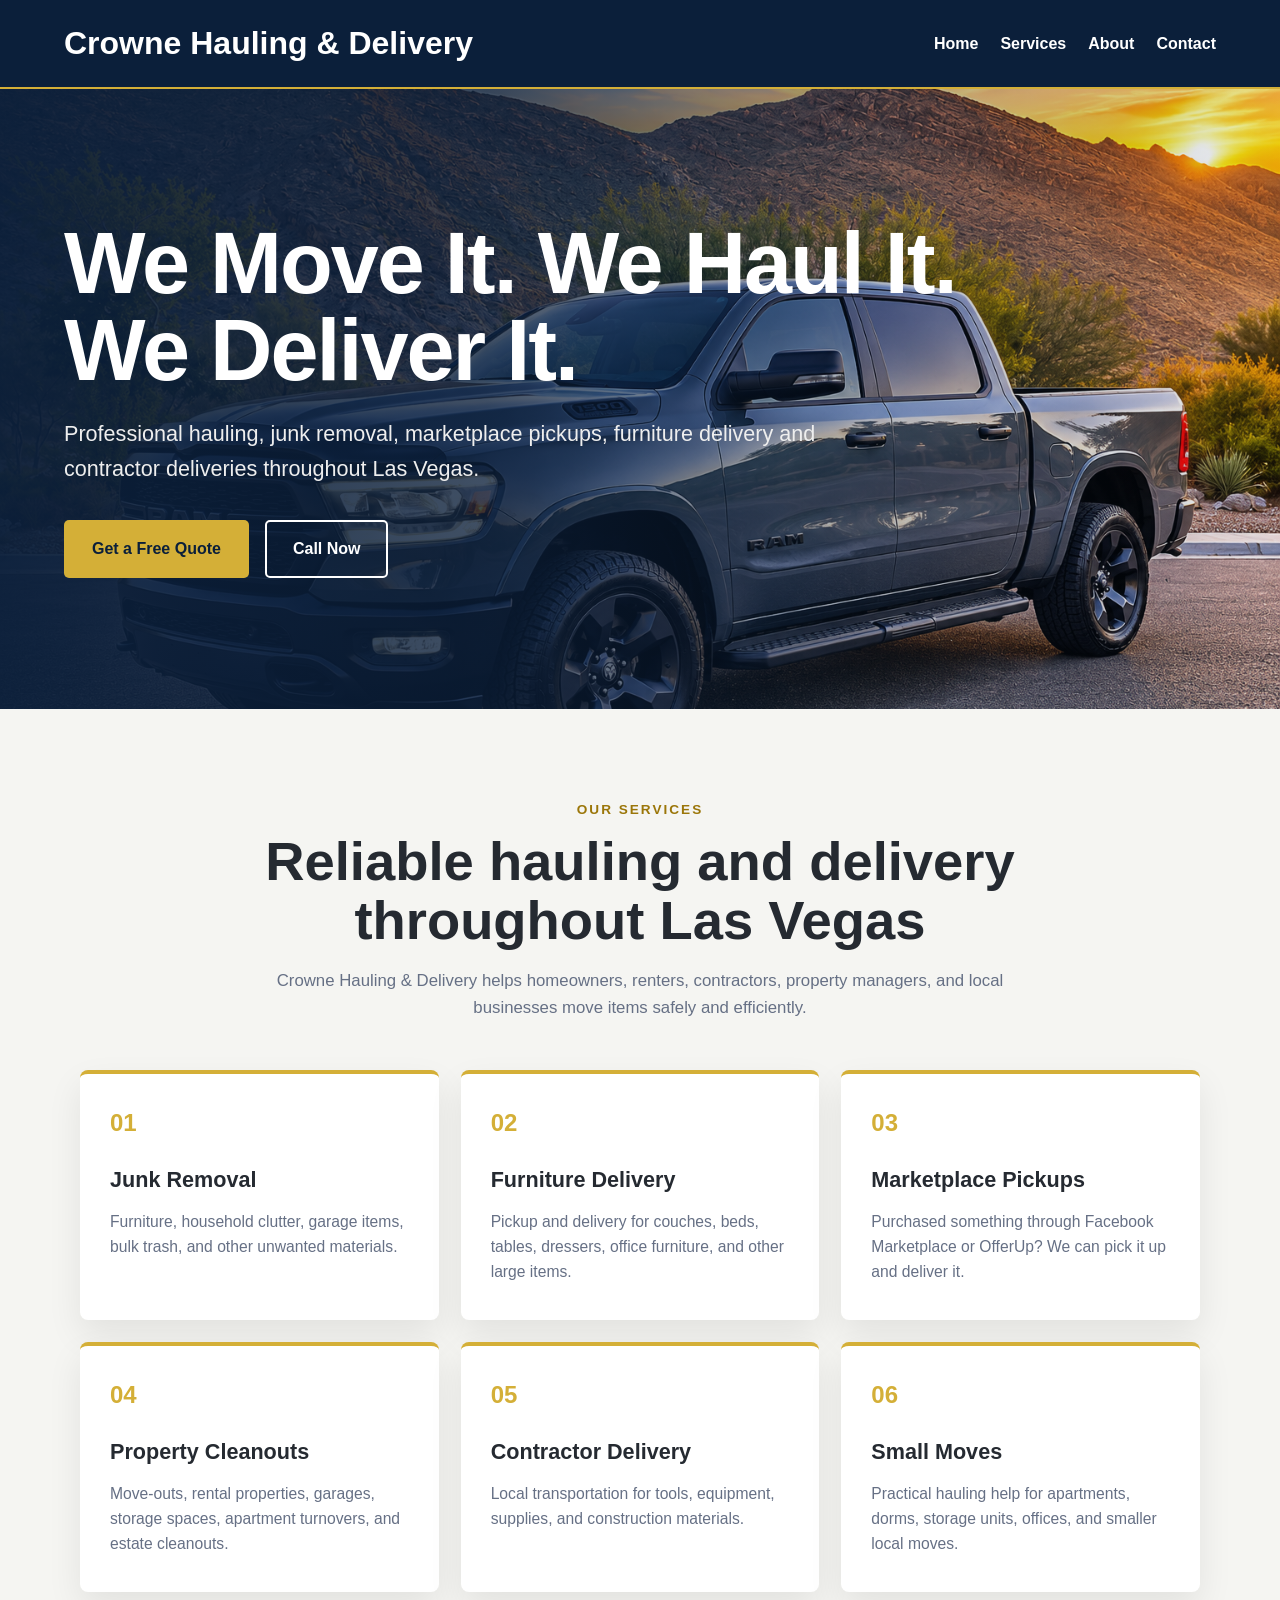
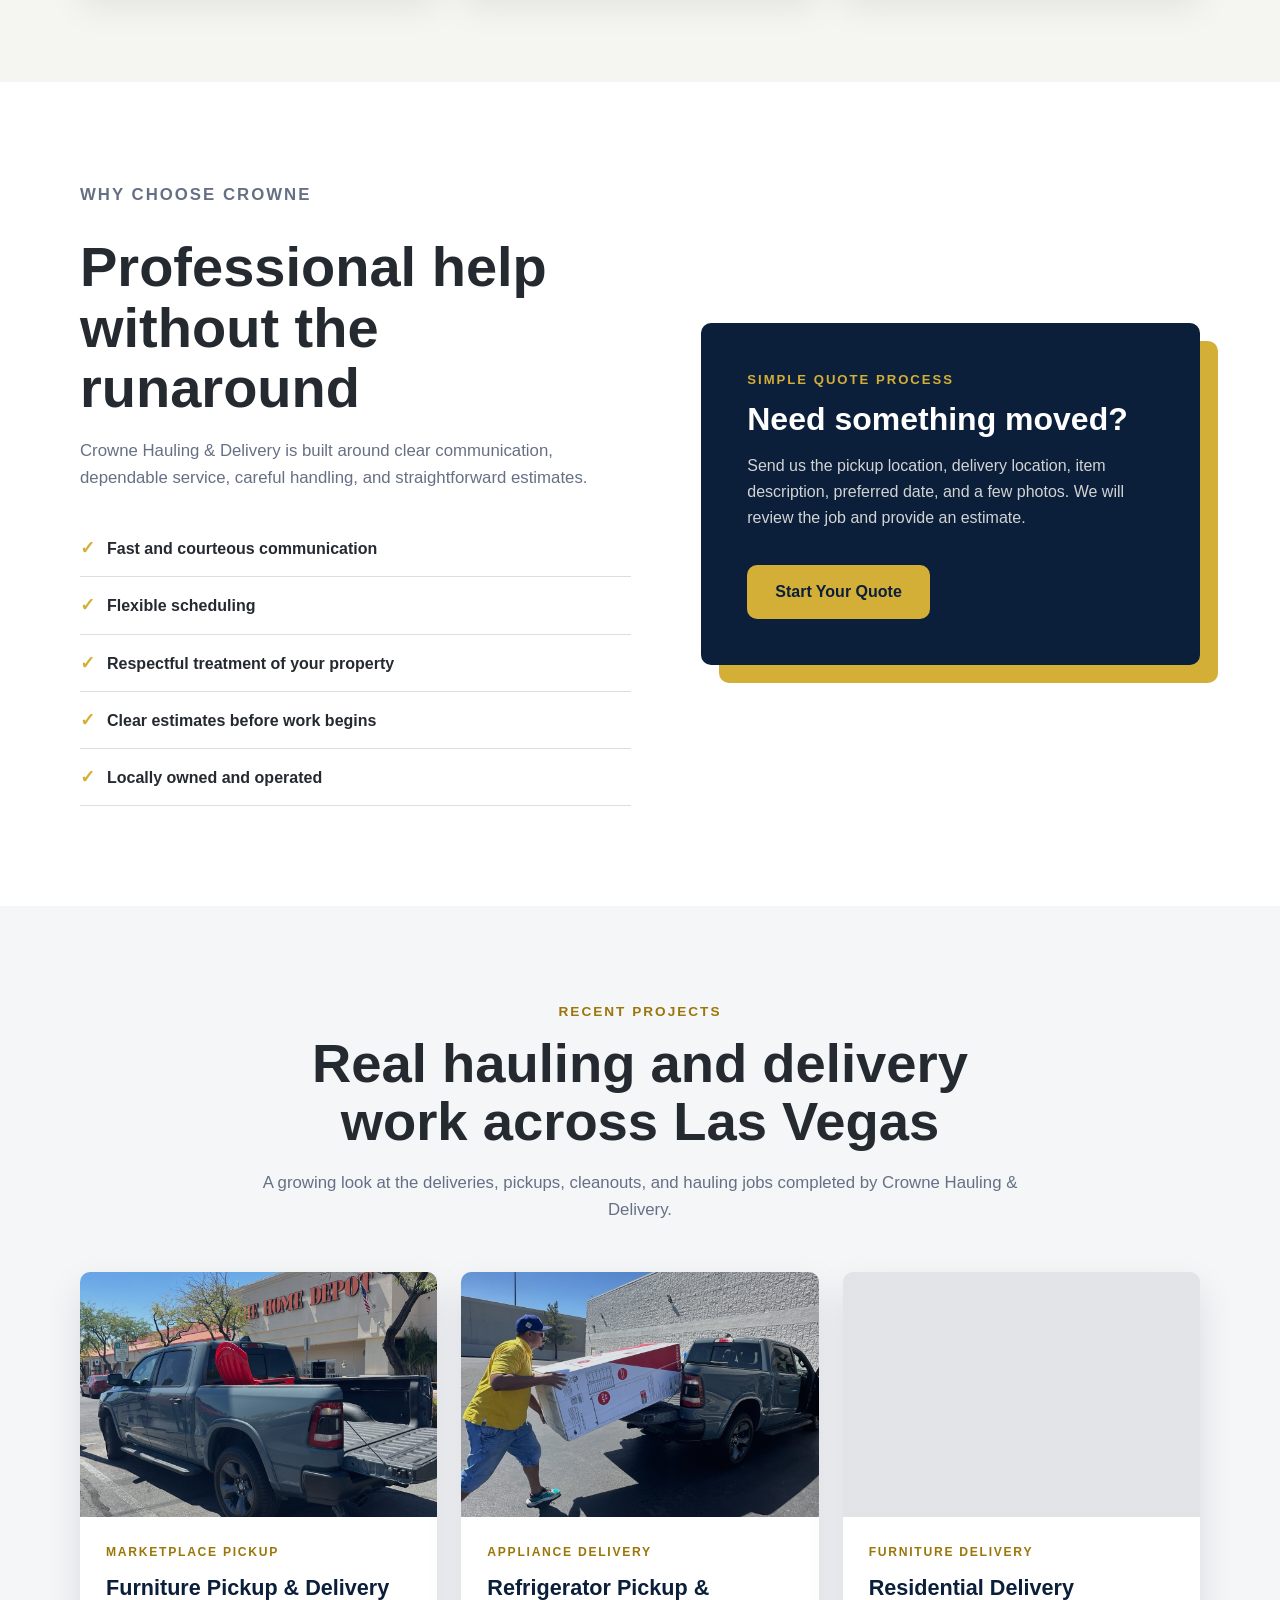
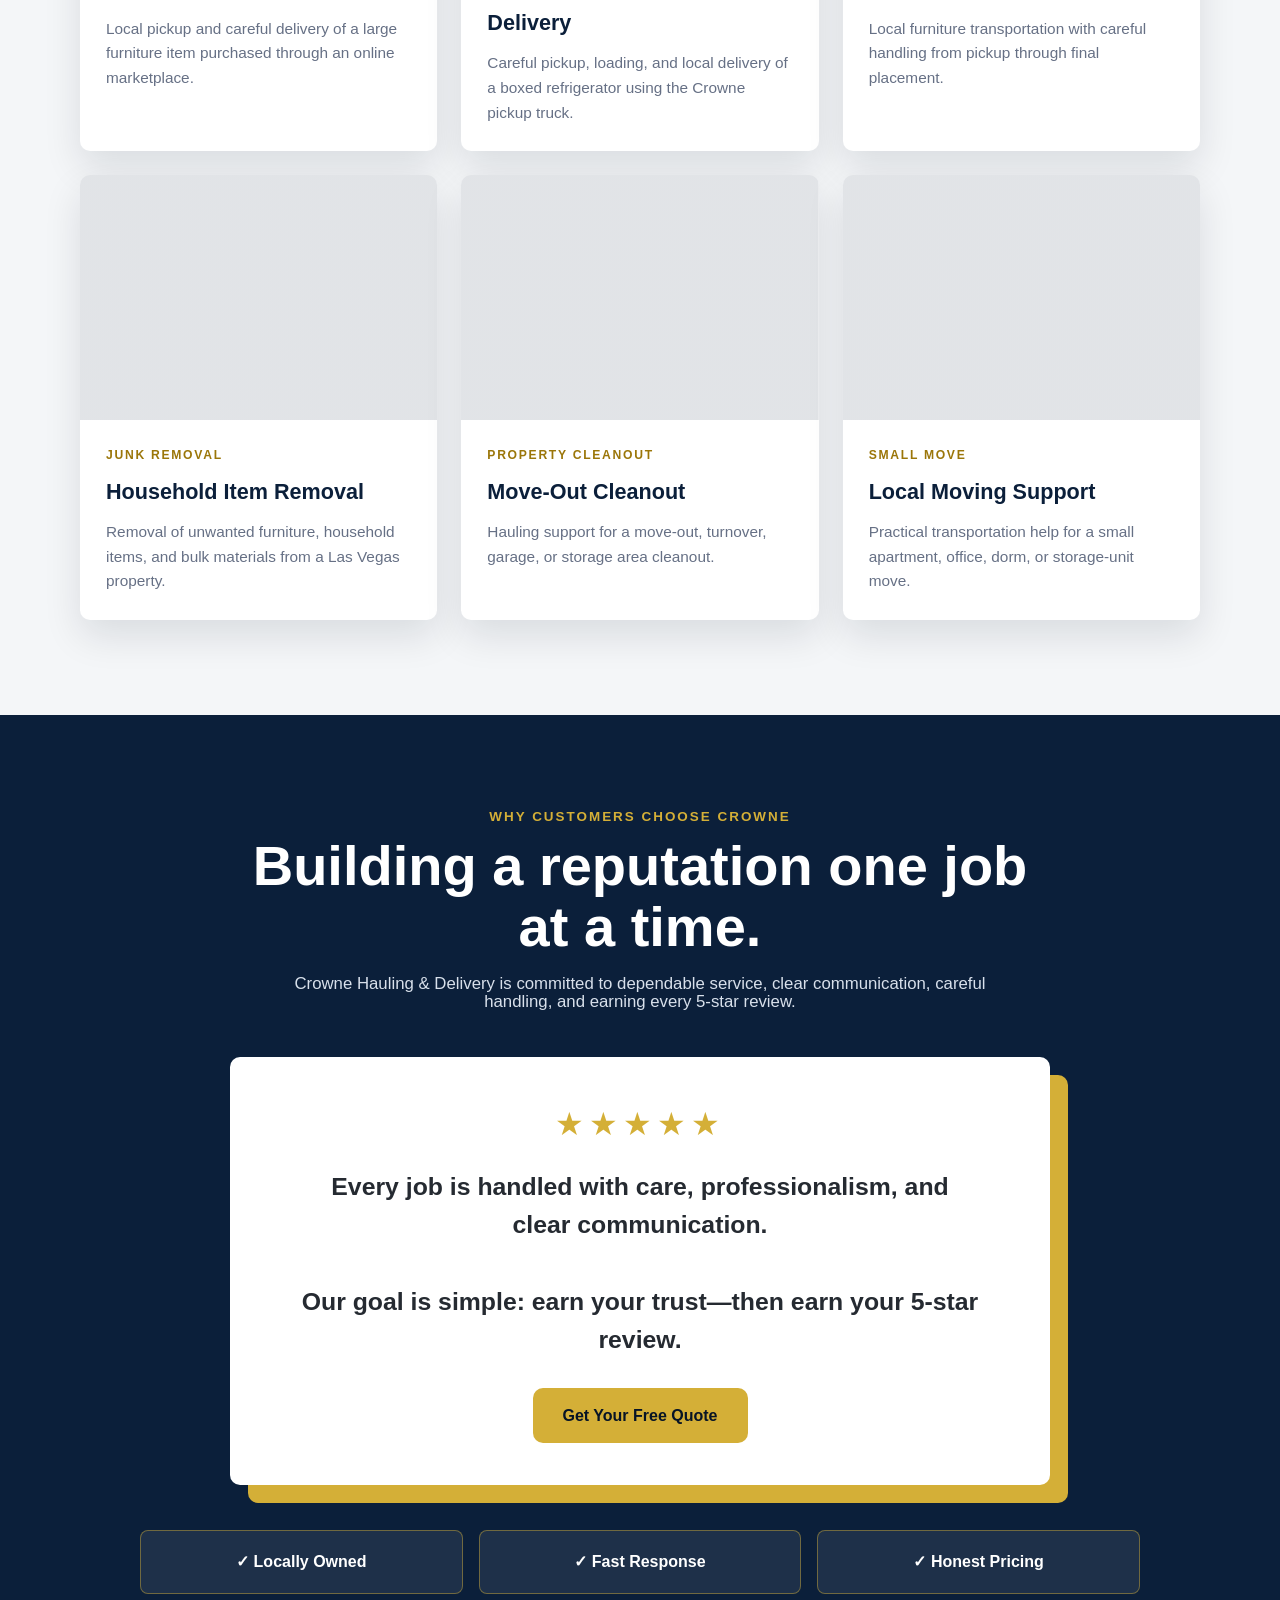
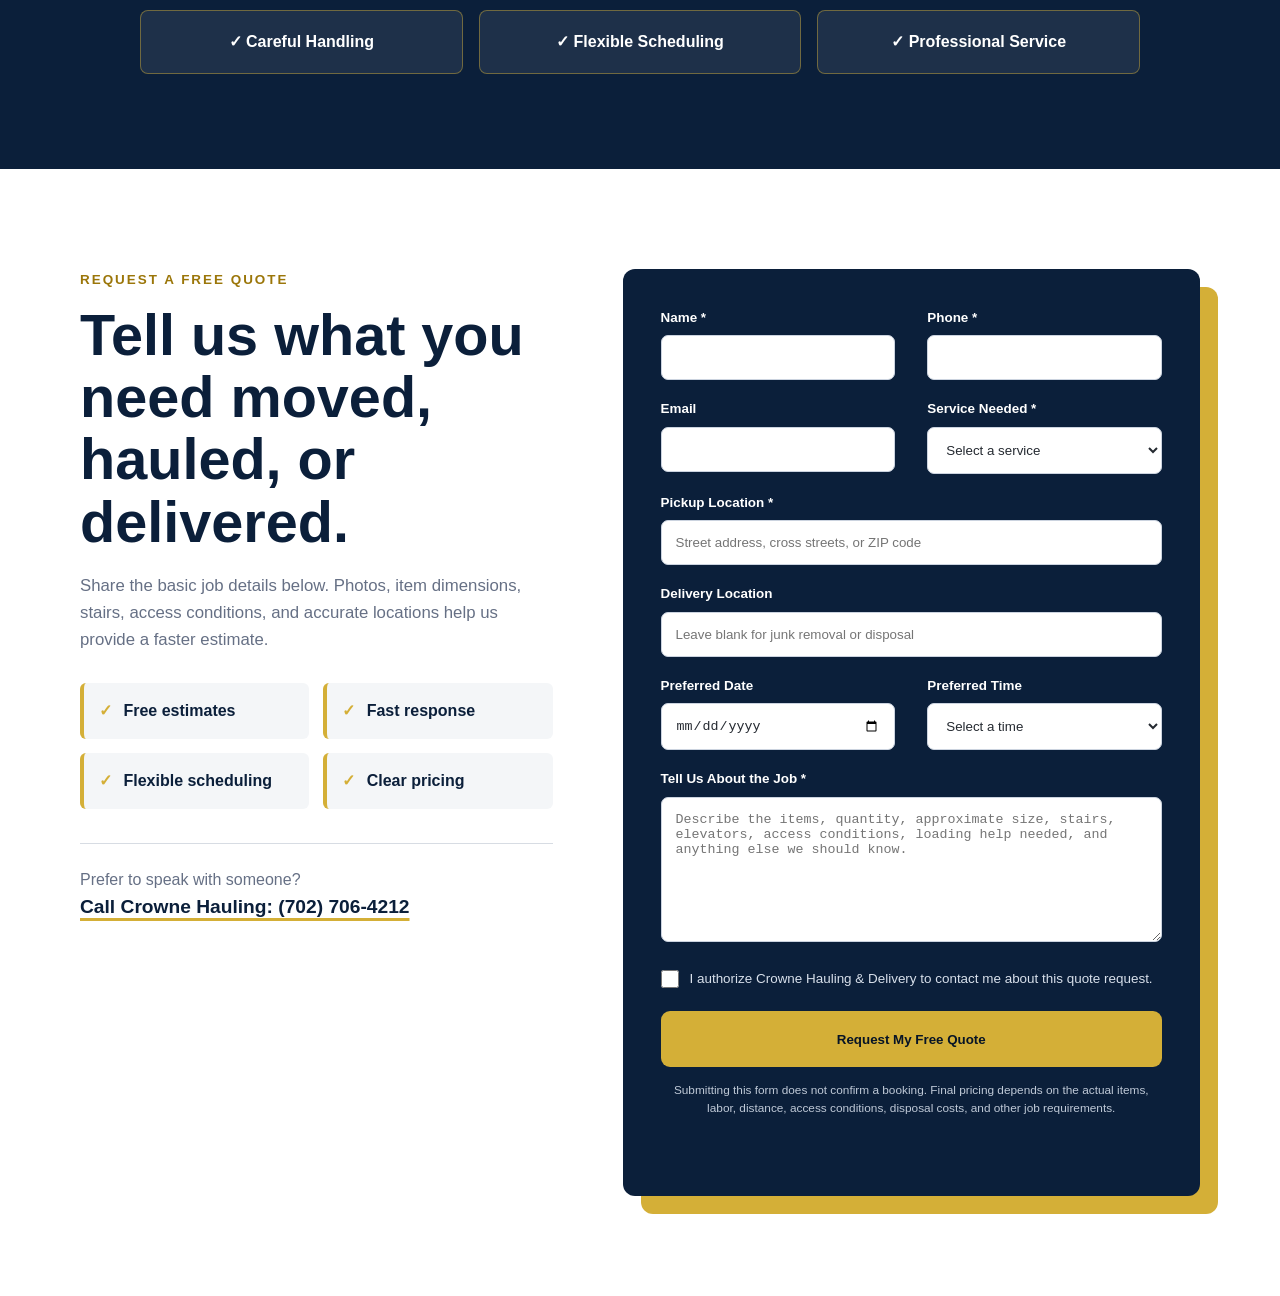
==== index.html @ 11e6ad64 "Fix header navigation links" ====
<!DOCTYPE html>
<html lang="en">
<head>
    <meta charset="UTF-8">
    <meta name="viewport" content="width=device-width, initial-scale=1.0">
    <title>Crowne Hauling & Delivery | Las Vegas</title>

    <link rel="stylesheet" href="css/style.css">
</head>

<body id="home">

<header>
    <h1>Crowne Hauling & Delivery</h1>

 <nav>
    <a href="#home">Home</a>
    <a href="#services">Services</a>
    <a href="#about">About</a>
    <a href="#quote">Contact</a>
</nav>

</header>

<section class="hero">

    <h2>
        We Move It. We Haul It. We Deliver It.
    </h2>

    <p>
        Professional hauling, junk removal, marketplace pickups,
        furniture delivery and contractor deliveries
        throughout Las Vegas.
    </p>
<div class="hero-buttons">
    <a class="primary-button" href="#quote">
        Get a Free Quote
    </a>

   <a class="secondary-button" href="tel:+17027064212">
    Call Now
</a>

</div>
</section>

<section class="services-section" id="services">
    <div class="services-container">
        <p class="section-label">Our Services</p>

        <h2 class="section-title">
            Reliable hauling and delivery throughout Las Vegas
        </h2>

        <p class="section-intro">
            Crowne Hauling & Delivery helps homeowners, renters, contractors,
            property managers, and local businesses move items safely and efficiently.
        </p>

        <div class="services-grid">
            <article class="service-card">
                <span>01</span>
                <h3>Junk Removal</h3>
                <p>
                    Furniture, household clutter, garage items, bulk trash,
                    and other unwanted materials.
                </p>
            </article>

            <article class="service-card">
                <span>02</span>
                <h3>Furniture Delivery</h3>
                <p>
                    Pickup and delivery for couches, beds, tables, dressers,
                    office furniture, and other large items.
                </p>
            </article>

            <article class="service-card">
                <span>03</span>
                <h3>Marketplace Pickups</h3>
                <p>
                    Purchased something through Facebook Marketplace or OfferUp?
                    We can pick it up and deliver it.
                </p>
            </article>

            <article class="service-card">
                <span>04</span>
                <h3>Property Cleanouts</h3>
                <p>
                    Move-outs, rental properties, garages, storage spaces,
                    apartment turnovers, and estate cleanouts.
                </p>
            </article>

            <article class="service-card">
                <span>05</span>
                <h3>Contractor Delivery</h3>
                <p>
                    Local transportation for tools, equipment, supplies,
                    and construction materials.
                </p>
            </article>

            <article class="service-card">
                <span>06</span>
                <h3>Small Moves</h3>
                <p>
                    Practical hauling help for apartments, dorms, storage units,
                    offices, and smaller local moves.
                </p>
            </article>
        </div>
    </div>
</section>

<section class="why-section" id="about">
    <div class="why-container">

        <div class="why-content">
            <p class="section-label left-label">Why Choose Crowne</p>

            <h2>
                Professional help without the runaround
            </h2>

            <p>
                Crowne Hauling & Delivery is built around clear communication,
                dependable service, careful handling, and straightforward estimates.
            </p>

            <ul class="why-list">
                <li>Fast and courteous communication</li>
                <li>Flexible scheduling</li>
                <li>Respectful treatment of your property</li>
                <li>Clear estimates before work begins</li>
                <li>Locally owned and operated</li>
            </ul>
        </div>

        <div class="quote-card">
            <p class="quote-label">Simple Quote Process</p>

            <h3>Need something moved?</h3>

            <p>
                Send us the pickup location, delivery location, item description,
                preferred date, and a few photos. We will review the job and provide
                an estimate.
            </p>

            <a href="#quote" class="primary-button">
                Start Your Quote
            </a>
        </div>

    </div>
</section>

<section class="projects-section" id="projects">
    <div class="projects-container">

        <p class="section-label">Recent Projects</p>

        <h2 class="section-title">
            Real hauling and delivery work across Las Vegas
        </h2>

        <p class="section-intro">
            A growing look at the deliveries, pickups, cleanouts, and hauling jobs
            completed by Crowne Hauling & Delivery.
        </p>

        <div class="projects-grid">

            <article class="project-card">
                <div class="project-image project-one"></div>

                <div class="project-content">
                    <p class="project-type">Marketplace Pickup</p>
                    <h3>Furniture Pickup & Delivery</h3>
                    <p>
                        Local pickup and careful delivery of a large furniture item
                        purchased through an online marketplace.
                    </p>
                </div>
            </article>

            <article class="project-card">
                <div class="project-image project-two"></div>

                <div class="project-content">
                    <p class="project-type">Appliance Delivery</p>
                    <h3>Refrigerator Pickup & Delivery</h3>
                    <p>
                        Careful pickup, loading, and local delivery of a boxed refrigerator
                        using the Crowne pickup truck.
                        
                    </p>
                </div>
            </article>

            <article class="project-card">
                <div class="project-image project-three"></div>

                <div class="project-content">
                    <p class="project-type">Furniture Delivery</p>
                    <h3>Residential Delivery</h3>
                    <p>
                        Local furniture transportation with careful handling from
                        pickup through final placement.
                    </p>
                </div>
            </article>

            <article class="project-card">
                <div class="project-image project-four"></div>

                <div class="project-content">
                    <p class="project-type">Junk Removal</p>
                    <h3>Household Item Removal</h3>
                    <p>
                        Removal of unwanted furniture, household items, and bulk
                        materials from a Las Vegas property.
                    </p>
                </div>
            </article>

            <article class="project-card">
                <div class="project-image project-five"></div>

                <div class="project-content">
                    <p class="project-type">Property Cleanout</p>
                    <h3>Move-Out Cleanout</h3>
                    <p>
                        Hauling support for a move-out, turnover, garage, or storage
                        area cleanout.
                    </p>
                </div>
            </article>

            <article class="project-card">
                <div class="project-image project-six"></div>

                <div class="project-content">
                    <p class="project-type">Small Move</p>
                    <h3>Local Moving Support</h3>
                    <p>
                        Practical transportation help for a small apartment, office,
                        dorm, or storage-unit move.
                    </p>
                </div>
            </article>

        </div>
    </div>
</section>

<section class="reviews">

    <div class="section-title">
        <span>WHY CUSTOMERS CHOOSE CROWNE</span>
        <h2>Building a reputation one job at a time.</h2>
        <p>
            Crowne Hauling & Delivery is committed to dependable service,
            clear communication, careful handling, and earning every
            5-star review.
        </p>
    </div>

    <div class="review-box">

        <div class="stars">
            ★★★★★
        </div>

        
        <blockquote>
    Every job is handled with care, professionalism,
    and clear communication.
    <br><br>
    Our goal is simple: earn your trust—then earn your
    5-star review.
</blockquote>
        

        <a href="#quote" class="primary-button">
            Get Your Free Quote
        </a>

    </div>

    <div class="trust-grid">

        <div>✓ Locally Owned</div>
        <div>✓ Fast Response</div>
        <div>✓ Honest Pricing</div>
        <div>✓ Careful Handling</div>
        <div>✓ Flexible Scheduling</div>
        <div>✓ Professional Service</div>

    </div>

</section>

<section class="quote-section" id="quote">
    <div class="quote-container">

        <div class="quote-intro">
            <p class="quote-kicker">Request a Free Quote</p>

            <h2>
                Tell us what you need moved, hauled, or delivered.
            </h2>

            <p class="quote-description">
                Share the basic job details below. Photos, item dimensions,
                stairs, access conditions, and accurate locations help us
                provide a faster estimate.
            </p>

            <div class="quote-benefits">
                <div>
                    <span>✓</span>
                    Free estimates
                </div>

                <div>
                    <span>✓</span>
                    Fast response
                </div>

                <div>
                    <span>✓</span>
                    Flexible scheduling
                </div>

                <div>
                    <span>✓</span>
                    Clear pricing
                </div>
            </div>

           <div class="direct-contact">
    <p>Prefer to speak with someone?</p>
    <a href="tel:+17027064212">
        Call Crowne Hauling: (702) 706-4212
    </a>
</div>

        </div>

  
                
               <form
    class="quote-form"
    id="quoteForm"
    action="https://formspree.io/f/meeybnzl"
    method="POST"
>
    <input
        type="hidden"
        name="_subject"
        value="New Quote Request - Crowne Hauling Website"
    >

    <div class="form-row">
        <div class="form-group">
            <label for="customerName">Name *</label>

            <input
                type="text"
                id="customerName"
                name="name"
                autocomplete="name"
                required
            >
        </div> 

                <div class="form-group">
                    <label for="customerPhone">Phone *</label>

                    <input
                        type="tel"
                        id="customerPhone"
                        name="phone"
                        autocomplete="tel"
                        required
                    >
                </div>
            </div>

            <div class="form-row">
                <div class="form-group">
                    <label for="customerEmail">Email</label>

                    <input
                        type="email"
                        id="customerEmail"
                        name="email"
                        autocomplete="email"
                    >
                </div>

                <div class="form-group">
                    <label for="serviceNeeded">Service Needed *</label>

                    <select
                        id="serviceNeeded"
                        name="service"
                        required
                    >
                        <option value="">Select a service</option>
                        <option value="Junk Removal">Junk Removal</option>
                        <option value="Furniture Delivery">Furniture Delivery</option>
                        <option value="Marketplace Pickup">Marketplace Pickup</option>
                        <option value="Appliance Delivery">Appliance Delivery</option>
                        <option value="Property Cleanout">Property Cleanout</option>
                        <option value="Contractor Delivery">Contractor Delivery</option>
                        <option value="Small Move">Small Move</option>
                        <option value="Other">Other</option>
                    </select>
                </div>
            </div>

            <div class="form-group">
                <label for="pickupLocation">Pickup Location *</label>

                <input
                    type="text"
                    id="pickupLocation"
                    name="pickup-location"
                    placeholder="Street address, cross streets, or ZIP code"
                    required
                >
            </div>

            <div class="form-group">
                <label for="deliveryLocation">
                    Delivery Location
                </label>

                <input
                    type="text"
                    id="deliveryLocation"
                    name="delivery-location"
                    placeholder="Leave blank for junk removal or disposal"
                >
            </div>

            <div class="form-row">
                <div class="form-group">
                    <label for="preferredDate">Preferred Date</label>

                    <input
                        type="date"
                        id="preferredDate"
                        name="preferred-date"
                    >
                </div>

                <div class="form-group">
                    <label for="timePreference">Preferred Time</label>

                    <select
                        id="timePreference"
                        name="preferred-time"
                    >
                        <option value="">Select a time</option>
                        <option value="Morning">Morning</option>
                        <option value="Afternoon">Afternoon</option>
                        <option value="Evening">Evening</option>
                        <option value="Flexible">Flexible</option>
                    </select>
                </div>
            </div>

            <div class="form-group">
                <label for="jobDetails">Tell Us About the Job *</label>

                <textarea
                    id="jobDetails"
                    name="job-details"
                    rows="6"
                    placeholder="Describe the items, quantity, approximate size, stairs, elevators, access conditions, loading help needed, and anything else we should know."
                    required
                ></textarea>
            </div>

            <label class="consent-row">
                <input
                    type="checkbox"
                    name="contact-permission"
                    required
                >

                <span>
                    I authorize Crowne Hauling & Delivery to contact me
                    about this quote request.
                </span>
            </label>

            <button class="quote-submit" type="submit">
                Request My Free Quote
            </button>

            <p class="form-disclaimer">
                Submitting this form does not confirm a booking. Final pricing
                depends on the actual items, labor, distance, access conditions,
                disposal costs, and other job requirements.
            </p>

            <p class="form-status" id="formStatus"></p>

        </form>
    </div>
</section>

<script src="js/script.js"></script>

</body>
</html>
---- css/style.css ----
:root {
    --navy: #0b1f3a;
    --deep-navy: #071426;
    --charcoal: #252a31;
    --gold: #d4af37;
    --light-gold: #f0cf69;
    --white: #ffffff;
    --light-gray: #f4f6f8;
    --gray: #667085;
}

* {
    box-sizing: border-box;
    margin: 0;
    padding: 0;
}

html {
    scroll-behavior: smooth;
}

body {
    font-family: Arial, Helvetica, sans-serif;
    background: var(--white);
    color: var(--charcoal);
    line-height: 1.6;
}

header {
    min-height: 80px;
    padding: 18px 5%;
    display: flex;
    align-items: center;
    justify-content: space-between;
    gap: 30px;
    background: var(--navy);
    border-bottom: 2px solid var(--gold);
}

header h1 {
    color: var(--white);
    font-size: clamp(1.25rem, 3vw, 2rem);
}

nav {
    display: flex;
    flex-wrap: wrap;
    gap: 22px;
}

nav a {
    color: var(--white);
    font-weight: 700;
    text-decoration: none;
}

nav a:hover {
    color: var(--light-gold);
}

.hero {
    min-height: 620px;
    padding: 110px 5%;
    display: flex;
    flex-direction: column;
    justify-content: center;
    color: var(--white);
    background:
        linear-gradient(
            90deg,
            rgba(11, 31, 58, 0.96) 0%,
            rgba(11, 31, 58, 0.78) 38%,
            rgba(11, 31, 58, 0.28) 68%,
            rgba(11, 31, 58, 0.08) 100%
        ),
        url("../images/Hero-truck.png") 58% center / cover no-repeat;
}

.hero h2 {
    max-width: 900px;
    margin-bottom: 24px;
    font-size: clamp(2.6rem, 7vw, 5.4rem);
    line-height: 1;
    letter-spacing: -2px;
}

.hero p {
    max-width: 850px;
    color: #eeeeee;
    font-size: clamp(1.05rem, 2vw, 1.35rem);
}

.hero-buttons {
    display: flex;
    flex-wrap: wrap;
    gap: 16px;
    margin-top: 34px;
}

.hero-buttons a {
    min-height: 54px;
    padding: 14px 26px;
    display: inline-flex;
    align-items: center;
    justify-content: center;
    border: 2px solid transparent;
    border-radius: 5px;
    font-size: 1rem;
    font-weight: 800;
    text-decoration: none;
    transition: transform 0.2s ease, background 0.2s ease;
}

.hero-buttons a:hover {
    transform: translateY(-3px);
}

.primary-button {
    background: var(--gold);
    color: var(--navy);
}

.primary-button:hover {
    background: var(--light-gold);
}

.secondary-button {
    border-color: var(--white) !important;
    color: var(--white);
}

.secondary-button:hover {
    background: var(--white);
    color: var(--navy);
}

.services-section {
    min-height: auto;
    padding: 90px 5%;
    background: #f5f5f2;
    color: var(--charcoal);
}

.services-container {
    width: min(1120px, 100%);
    margin: 0 auto;
}

.section-label {
    margin-bottom: 12px;
    color: #9b7609;
    font-size: 0.85rem;
    font-weight: 900;
    letter-spacing: 2px;
    text-align: center;
    text-transform: uppercase;
}

.section-title {
    max-width: 760px;
    margin: 0 auto 18px;
    color: var(--charcoal);
    font-size: clamp(2.1rem, 5vw, 3.4rem);
    line-height: 1.08;
    text-align: center;
}

.section-intro {
    max-width: 760px;
    margin: 0 auto 48px;
    color: var(--gray);
    font-size: 1.05rem;
    text-align: center;
}

.services-grid {
    display: grid;
    grid-template-columns: repeat(3, 1fr);
    gap: 22px;
}

.service-card {
    min-height: 250px;
    padding: 30px;
    background: var(--white);
    border-top: 4px solid var(--gold);
    border-radius: 8px;
    box-shadow: 0 15px 35px rgba(0, 0, 0, 0.08);
    transition: transform 0.2s ease, box-shadow 0.2s ease;
}

.service-card:hover {
    transform: translateY(-6px);
    box-shadow: 0 22px 48px rgba(0, 0, 0, 0.13);
}

.service-card span {
    display: block;
    margin-bottom: 20px;
    color: var(--gold);
    font-size: 1.5rem;
    font-weight: 900;
}

.service-card h3 {
    margin-bottom: 12px;
    color: var(--charcoal);
    font-size: 1.35rem;
}

.service-card p {
    color: var(--gray);
    font-size: 0.98rem;
}

.why-section {
    min-height: auto;
    padding: 100px 5%;
    background: var(--white);
    color: var(--charcoal);
}

.why-container {
    width: min(1120px, 100%);
    margin: 0 auto;
    display: grid;
    grid-template-columns: 1.05fr 0.95fr;
    align-items: center;
    gap: 70px;
}

.left-label {
    text-align: left;
}

.why-content h2 {
    max-width: 650px;
    margin-bottom: 20px;
    color: var(--charcoal);
    font-size: clamp(2.2rem, 5vw, 3.5rem);
    line-height: 1.08;
}

.why-content > p {
    max-width: 670px;
    margin-bottom: 28px;
    color: var(--gray);
    font-size: 1.05rem;
}

.why-list {
    list-style: none;
}

.why-list li {
    padding: 14px 0;
    border-bottom: 1px solid #dddddd;
    font-weight: 800;
}

.why-list li::before {
    content: "✓";
    margin-right: 12px;
    color: var(--gold);
    font-size: 1.1rem;
    font-weight: 900;
}

.quote-card {
    padding: 46px;
    background: var(--navy);
    color: var(--white);
    border-radius: 10px;
    box-shadow: 18px 18px 0 var(--gold);
}

.quote-label {
    margin-bottom: 12px;
    color: var(--gold);
    font-size: 0.82rem;
    font-weight: 900;
    letter-spacing: 2px;
    text-transform: uppercase;
}

.quote-card h3 {
    margin-bottom: 16px;
    font-size: 2rem;
    line-height: 1.1;
}

.quote-card > p:not(.quote-label) {
    margin-bottom: 25px;
    color: #d3d3d3;
}

.quote-card .primary-button {
    display: inline-block;
    margin-top: 10px;
    padding: 14px 28px;
    background: var(--gold);
    color: var(--navy);
    text-decoration: none;
    font-weight: 700;
    border-radius: 10px;
    transition: 0.3s;
}

.quote-card .primary-button:hover {
    transform: translateY(-2px);
    opacity: 0.9;
}

.projects-section {
    min-height: auto;
    padding: 95px 5%;
    background: var(--light-gray);
    color: var(--charcoal);
}

.projects-container {
    width: min(1120px, 100%);
    margin: 0 auto;
}

.projects-grid {
    display: grid;
    grid-template-columns: repeat(3, 1fr);
    gap: 24px;
}

.project-card {
    overflow: hidden;
    background: var(--white);
    border-radius: 10px;
    box-shadow: 0 16px 38px rgba(7, 20, 38, 0.11);
    transition: transform 0.25s ease, box-shadow 0.25s ease;
}

.project-card:hover {
    transform: translateY(-7px);
    box-shadow: 0 24px 50px rgba(7, 20, 38, 0.18);
}

.project-image {
    min-height: 245px;
    background-position: center;
    background-size: cover;
    transition: transform 0.35s ease;
}

.project-card:hover .project-image {
    transform: scale(1.04);
}

.project-one {
    background-image:
        linear-gradient(rgba(11, 31, 58, 0.12), rgba(11, 31, 58, 0.12)),
        url("../images/chairs-in-truck.jpeg");
}

.project-two {
    background-image:
        linear-gradient(rgba(11, 31, 58, 0.12), rgba(11, 31, 58, 0.12)),
        url("../images/loading-fridge-solo.jpeg");
}

.project-three {
    background-image:
        linear-gradient(rgba(11, 31, 58, 0.12), rgba(11, 31, 58, 0.12)),
        url("https://images.unsplash.com/photo-1586023492125-27b2c045efd7?auto=format&fit=crop&w=1000&q=80");
}

.project-four {
    background-image:
        linear-gradient(rgba(11, 31, 58, 0.12), rgba(11, 31, 58, 0.12)),
        url("https://images.unsplash.com/photo-1532996122724-e3c354a0b15b?auto=format&fit=crop&w=1000&q=80");
}

.project-five {
    background-image:
        linear-gradient(rgba(11, 31, 58, 0.12), rgba(11, 31, 58, 0.12)),
        url("https://images.unsplash.com/photo-1560518883-ce09059eeffa?auto=format&fit=crop&w=1000&q=80");
}

.project-six {
    background-image:
        linear-gradient(rgba(11, 31, 58, 0.12), rgba(11, 31, 58, 0.12)),
        url("https://images.unsplash.com/photo-1600518464441-9154a4dea21b?auto=format&fit=crop&w=1000&q=80");
}

.project-content {
    padding: 26px;
}

.project-type {
    margin-bottom: 9px;
    color: #9b7609;
    font-size: 0.76rem;
    font-weight: 900;
    letter-spacing: 1.7px;
    text-transform: uppercase;
}

.project-content h3 {
    margin-bottom: 11px;
    color: var(--navy);
    font-size: 1.35rem;
}

.project-content > p:last-child {
    color: var(--gray);
    font-size: 0.96rem;
}

.reviews {
    min-height: auto;
    padding: 95px 5%;
    background: var(--navy);
    color: var(--white);
}

.reviews .section-title {
    max-width: 820px;
    margin: 0 auto 45px;
    text-align: center;
}

.reviews .section-title span {
    display: block;
    margin-bottom: 12px;
    color: var(--gold);
    font-size: 0.84rem;
    font-weight: 900;
    letter-spacing: 2px;
    text-transform: uppercase;
}

.reviews .section-title h2 {
    margin-bottom: 18px;
    color: var(--white);
    font-size: clamp(2.2rem, 5vw, 3.5rem);
    line-height: 1.08;
}

.reviews .section-title p {
    max-width: 760px;
    margin: 0 auto;
    color: #d8e0eb;
    font-size: 1.05rem;
}

.review-box {
    width: min(820px, 100%);
    margin: 0 auto 45px;
    padding: 42px;
    background: var(--white);
    color: var(--charcoal);
    border-radius: 10px;
    text-align: center;
    box-shadow: 18px 18px 0 var(--gold);
}

.stars {
    margin-bottom: 18px;
    color: var(--gold);
    font-size: 2rem;
    letter-spacing: 5px;
}

.review-box blockquote {
    max-width: 680px;
    margin: 0 auto 28px;
    color: var(--charcoal);
    font-size: clamp(1.2rem, 3vw, 1.55rem);
    font-weight: 700;
    line-height: 1.55;
}

.review-box .primary-button {
    display: inline-block;
    padding: 15px 30px;
    background: var(--gold);
    color: var(--deep-navy);
    border-radius: 10px;
    font-weight: 800;
    text-decoration: none;
    transition: transform 0.2s ease, box-shadow 0.2s ease;
}

.review-box .primary-button:hover {
    transform: translateY(-3px);
    box-shadow: 0 10px 22px rgba(7, 20, 38, 0.25);
}

.trust-grid {
    width: min(1000px, 100%);
    margin: 0 auto;
    display: grid;
    grid-template-columns: repeat(3, 1fr);
    gap: 16px;
}

.trust-grid div {
    padding: 18px;
    background: rgba(255, 255, 255, 0.08);
    border: 1px solid rgba(212, 175, 55, 0.45);
    border-radius: 8px;
    color: var(--white);
    font-weight: 800;
    text-align: center;
}

.quote-section {
    min-height: auto;
    padding: 100px 5%;
    background: var(--white);
    color: var(--charcoal);
}

.quote-container {
    width: min(1120px, 100%);
    margin: 0 auto;
    display: grid;
    grid-template-columns: 0.9fr 1.1fr;
    align-items: start;
    gap: 70px;
}

.quote-intro {
    position: sticky;
    top: 40px;
}

.quote-kicker {
    margin-bottom: 14px;
    color: #9b7609;
    font-size: 0.84rem;
    font-weight: 900;
    letter-spacing: 2px;
    text-transform: uppercase;
}

.quote-intro h2 {
    margin-bottom: 20px;
    color: var(--navy);
    font-size: clamp(2.25rem, 5vw, 3.6rem);
    line-height: 1.08;
}

.quote-description {
    margin-bottom: 30px;
    color: var(--gray);
    font-size: 1.05rem;
}

.quote-benefits {
    display: grid;
    grid-template-columns: repeat(2, 1fr);
    gap: 14px;
    margin-bottom: 34px;
}

.quote-benefits div {
    padding: 15px;
    background: var(--light-gray);
    border-left: 4px solid var(--gold);
    border-radius: 6px;
    color: var(--navy);
    font-weight: 800;
}

.quote-benefits span {
    margin-right: 7px;
    color: var(--gold);
}

.direct-contact {
    padding-top: 23px;
    border-top: 1px solid #d7dce3;
}

.direct-contact p {
    color: var(--gray);
}

.direct-contact a {
    color: var(--navy);
    font-size: 1.2rem;
    font-weight: 900;
    text-decoration: underline;
    text-decoration-color: var(--gold);
    text-decoration-thickness: 3px;
    text-underline-offset: 5px;
}

.quote-form {
    padding: 38px;
    background: var(--navy);
    border-radius: 12px;
    box-shadow: 18px 18px 0 var(--gold);
}

.form-row {
    display: grid;
    grid-template-columns: repeat(2, minmax(0, 1fr));
    gap: 17px 32px;
}

.form-group {
    min-width: 0;
    margin-bottom: 18px;
}

.form-group label {
    display: block;
    margin-bottom: 7px;
    color: var(--white);
    font-size: 0.84rem;
    font-weight: 800;
}

.form-group input,
.form-group select,
.form-group textarea {
    width: 100%;
    padding: 14px;
    background: var(--white);
    border: 1px solid #cbd3df;
    border-radius: 7px;
    color: var(--charcoal);
    outline: none;
}

.form-group input:focus,
.form-group select:focus,
.form-group textarea:focus {
    border-color: var(--gold);
    box-shadow: 0 0 0 4px rgba(212, 175, 55, 0.18);
}

.form-group textarea {
    min-height: 145px;
    resize: vertical;
}

.consent-row {
    margin: 3px 0 22px;
    display: flex;
    align-items: flex-start;
    gap: 11px;
    color: #d8e0eb;
    font-size: 0.84rem;
    cursor: pointer;
}

.consent-row input {
    width: 18px;
    height: 18px;
    margin-top: 2px;
    flex: 0 0 auto;
    accent-color: var(--gold);
}

.quote-submit {
    width: 100%;
    min-height: 56px;
    padding: 14px 24px;
    background: var(--gold);
    border: 0;
    border-radius: 9px;
    color: var(--deep-navy);
    font-weight: 900;
    cursor: pointer;
    transition: transform 0.2s ease, background 0.2s ease, box-shadow 0.2s ease;
}

.quote-submit:hover {
    background: var(--light-gold);
    transform: translateY(-3px);
    box-shadow: 0 10px 22px rgba(0, 0, 0, 0.25);
}

.quote-submit:disabled {
    cursor: not-allowed;
    opacity: 0.7;
    transform: none;
}

.form-disclaimer {
    margin-top: 15px;
    color: #bfc9d7;
    font-size: 0.74rem;
    line-height: 1.5;
    text-align: center;
}

.form-status {
    min-height: 24px;
    margin-top: 16px;
    padding: 0;
    font-weight: 800;
    line-height: 1.5;
    text-align: center;
}

.form-status.error {
    padding: 14px;
    background: rgba(180, 30, 30, 0.18);
    border: 1px solid #ff8a8a;
    border-radius: 8px;
    color: #ffd4d4;
}

.form-status.success {
    padding: 32px 26px;
    background: #233a59;
    border: 1px solid var(--gold);
    border-radius: 12px;
    color: var(--white);
    text-align: center;
}

.success-message {
    max-width: 620px;
    margin: 0 auto;
}

.success-icon {
    width: 58px;
    height: 58px;
    margin: 0 auto 18px;
    display: flex;
    align-items: center;
    justify-content: center;
    background: var(--gold);
    border-radius: 50%;
    color: var(--navy);
    font-size: 2rem;
    font-weight: 900;
}

.form-status.success h3 {
    margin: 0 0 18px;
    color: var(--gold);
    font-size: clamp(1.8rem, 5vw, 2.5rem);
    line-height: 1.15;
}

.form-status.success p {
    margin: 14px auto;
    color: var(--white);
    font-size: 1.05rem;
    font-weight: 500;
    line-height: 1.65;
}

.form-status.success .success-lead {
    font-size: 1.18rem;
    font-weight: 800;
}

.success-contact {
    margin: 25px 0;
    padding: 18px;
    background: rgba(255, 255, 255, 0.08);
    border-radius: 9px;
}

.success-contact span {
    display: block;
    margin-bottom: 7px;
    color: var(--white);
    font-size: 1rem;
    font-weight: 800;
}

.success-contact a {
    display: inline-block;
    color: var(--gold);
    font-size: 1.2rem;
    font-weight: 900;
    line-height: 1.4;
    text-decoration: none;
}

.success-contact a:hover {
    text-decoration: underline;
}

.success-closing {
    max-width: 540px;
    font-size: 0.98rem !important;
}

.success-closing strong {
    color: var(--gold);
}

@media (max-width: 900px) {
    .quote-container {
        grid-template-columns: 1fr;
    }

    .quote-intro {
        position: static;
    }
}

@media (max-width: 850px) {
    .services-grid,
    .projects-grid {
        grid-template-columns: repeat(2, 1fr);
    }

    .why-container {
        grid-template-columns: 1fr;
    }

    .quote-card {
        max-width: 650px;
    }
}

@media (max-width: 760px) {
    .trust-grid {
        grid-template-columns: repeat(2, 1fr);
    }
}

@media (max-width: 700px) {
    header {
        align-items: flex-start;
        flex-direction: column;
    }

    nav {
        gap: 15px;
    }

    .hero {
        min-height: 560px;
        padding-top: 80px;
        padding-bottom: 80px;
    }
}

@media (max-width: 560px) {
    .hero-buttons,
    .hero-buttons a {
        width: 100%;
    }

    .services-section,
    .projects-section,
    .reviews,
    .quote-section {
        padding: 72px 5%;
    }

    .why-section {
        padding: 75px 5%;
    }

    .services-grid,
    .projects-grid,
    .trust-grid,
    .quote-benefits,
    .form-row {
        grid-template-columns: 1fr;
    }

    .quote-card,
    .review-box,
    .quote-form {
        padding: 30px 22px;
        box-shadow: 10px 10px 0 var(--gold);
    }

    .form-status.success {
        padding: 26px 18px;
    }

    .success-contact a {
        font-size: 1.05rem;
    }
}
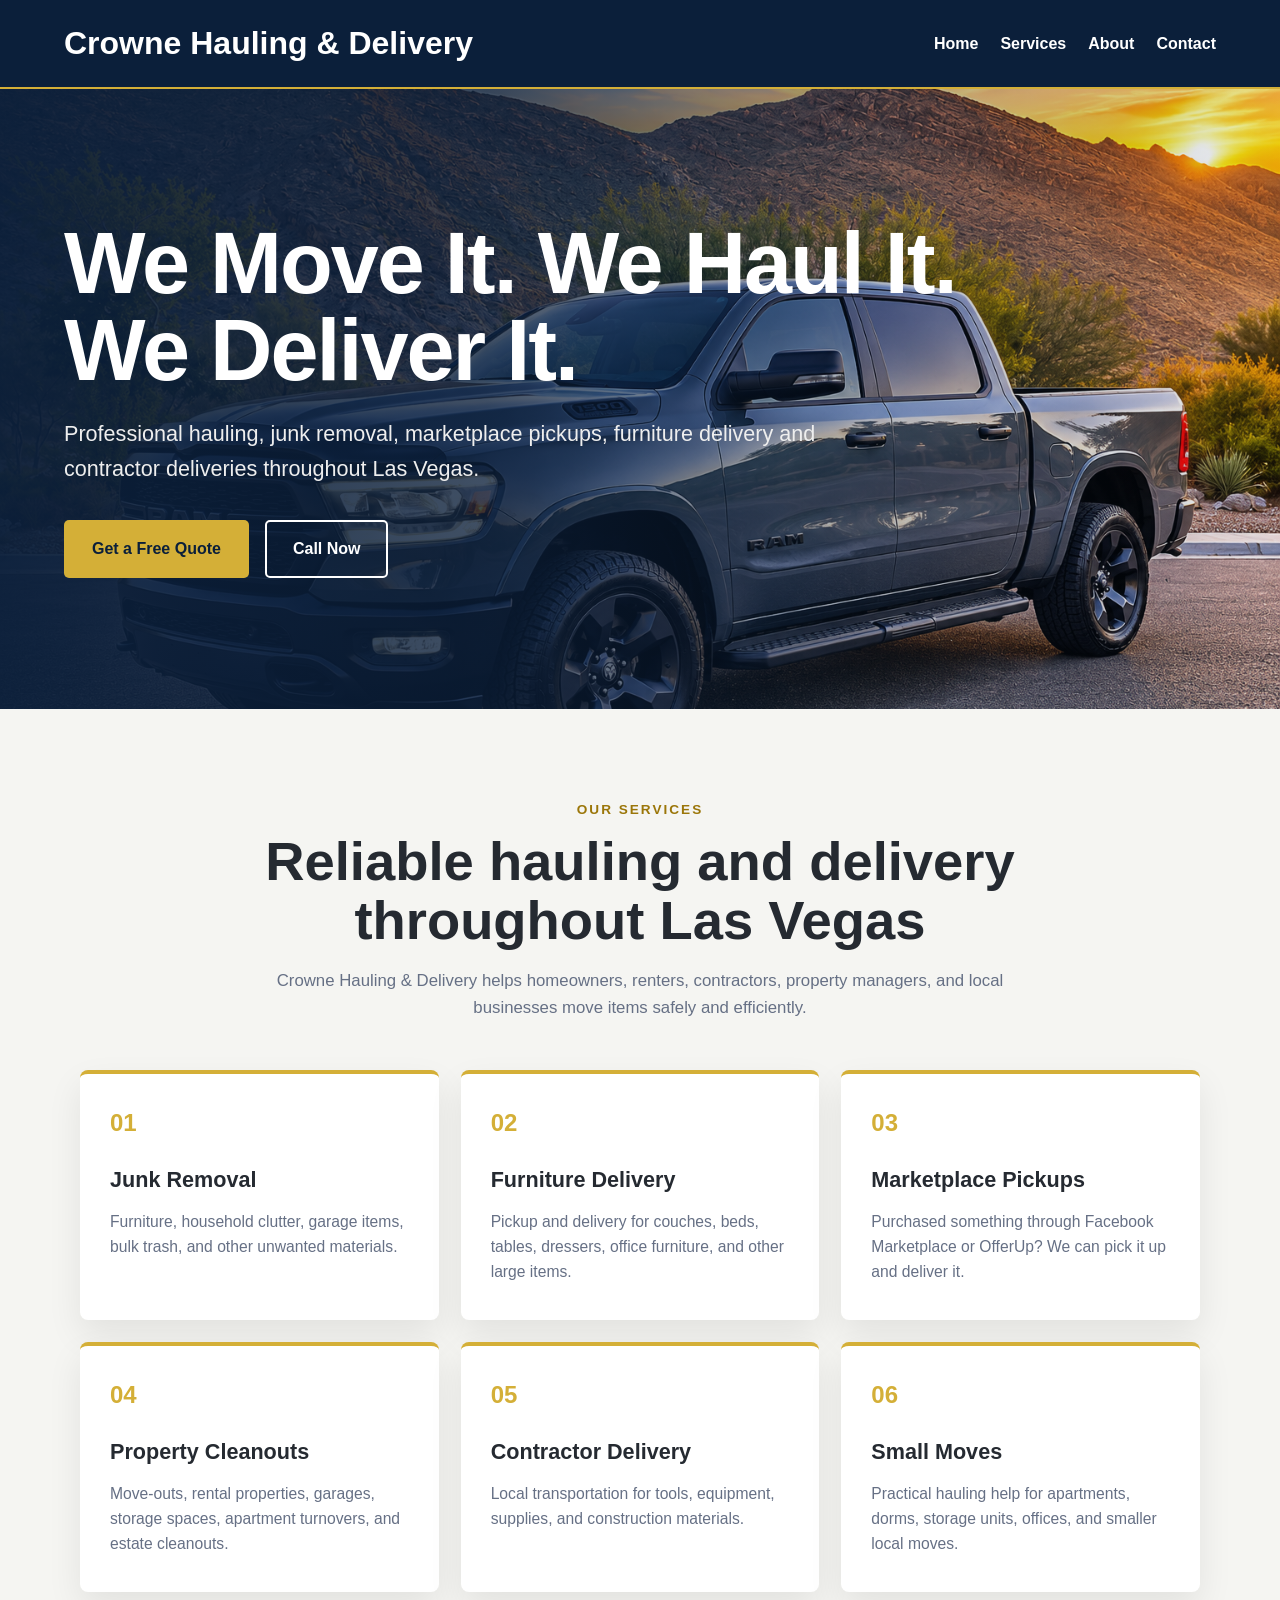
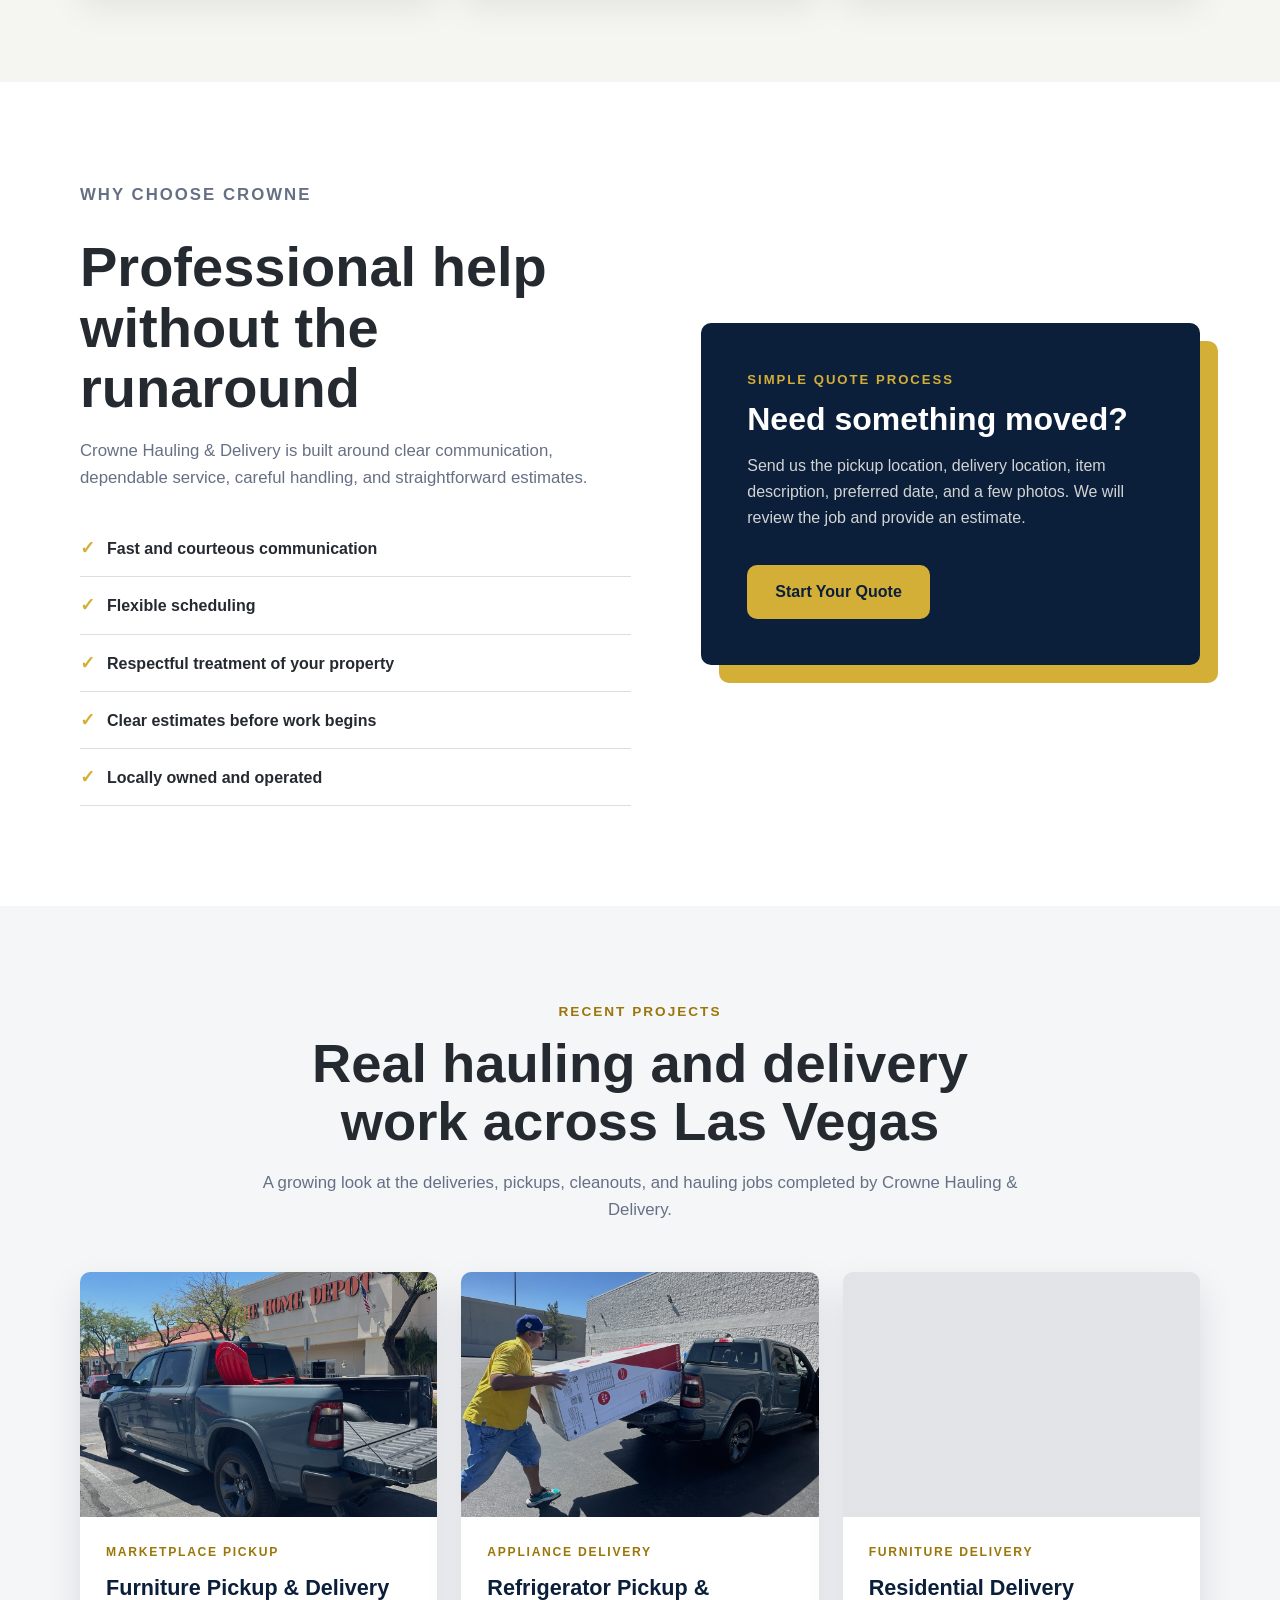
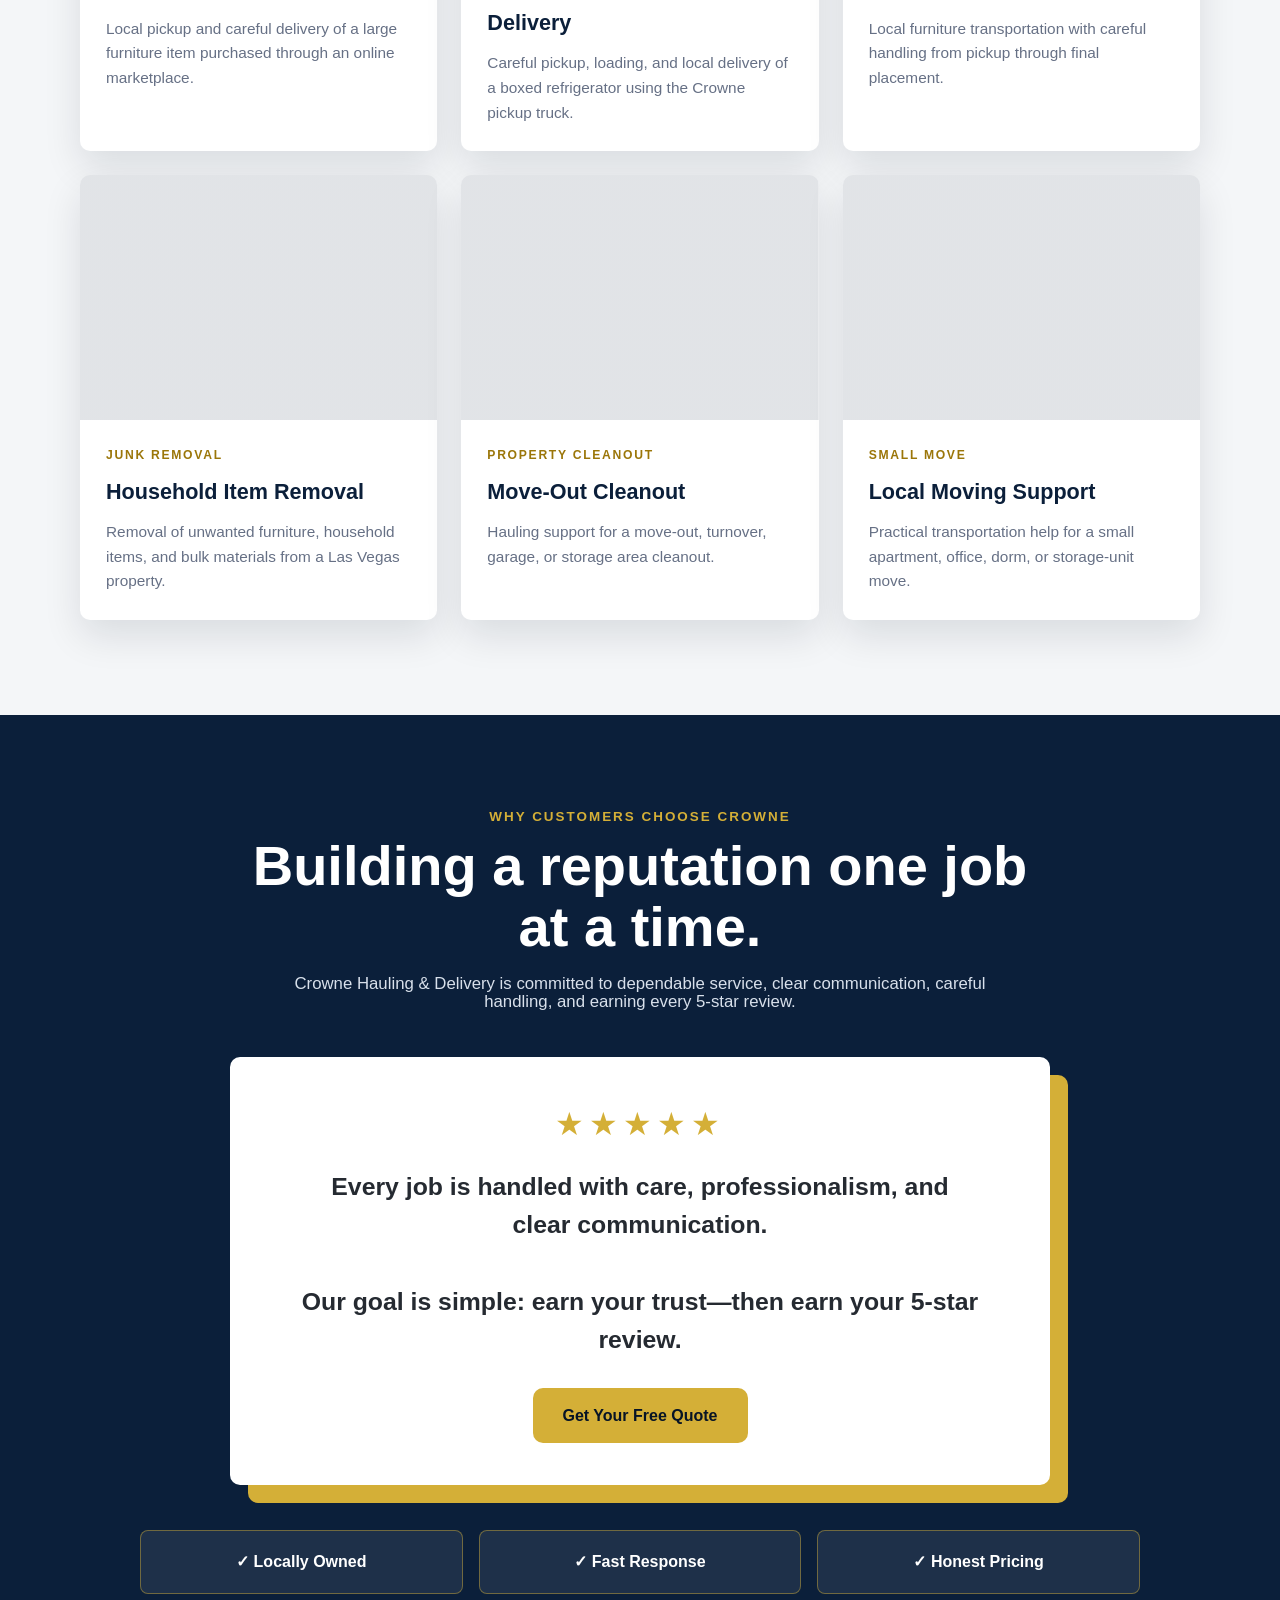
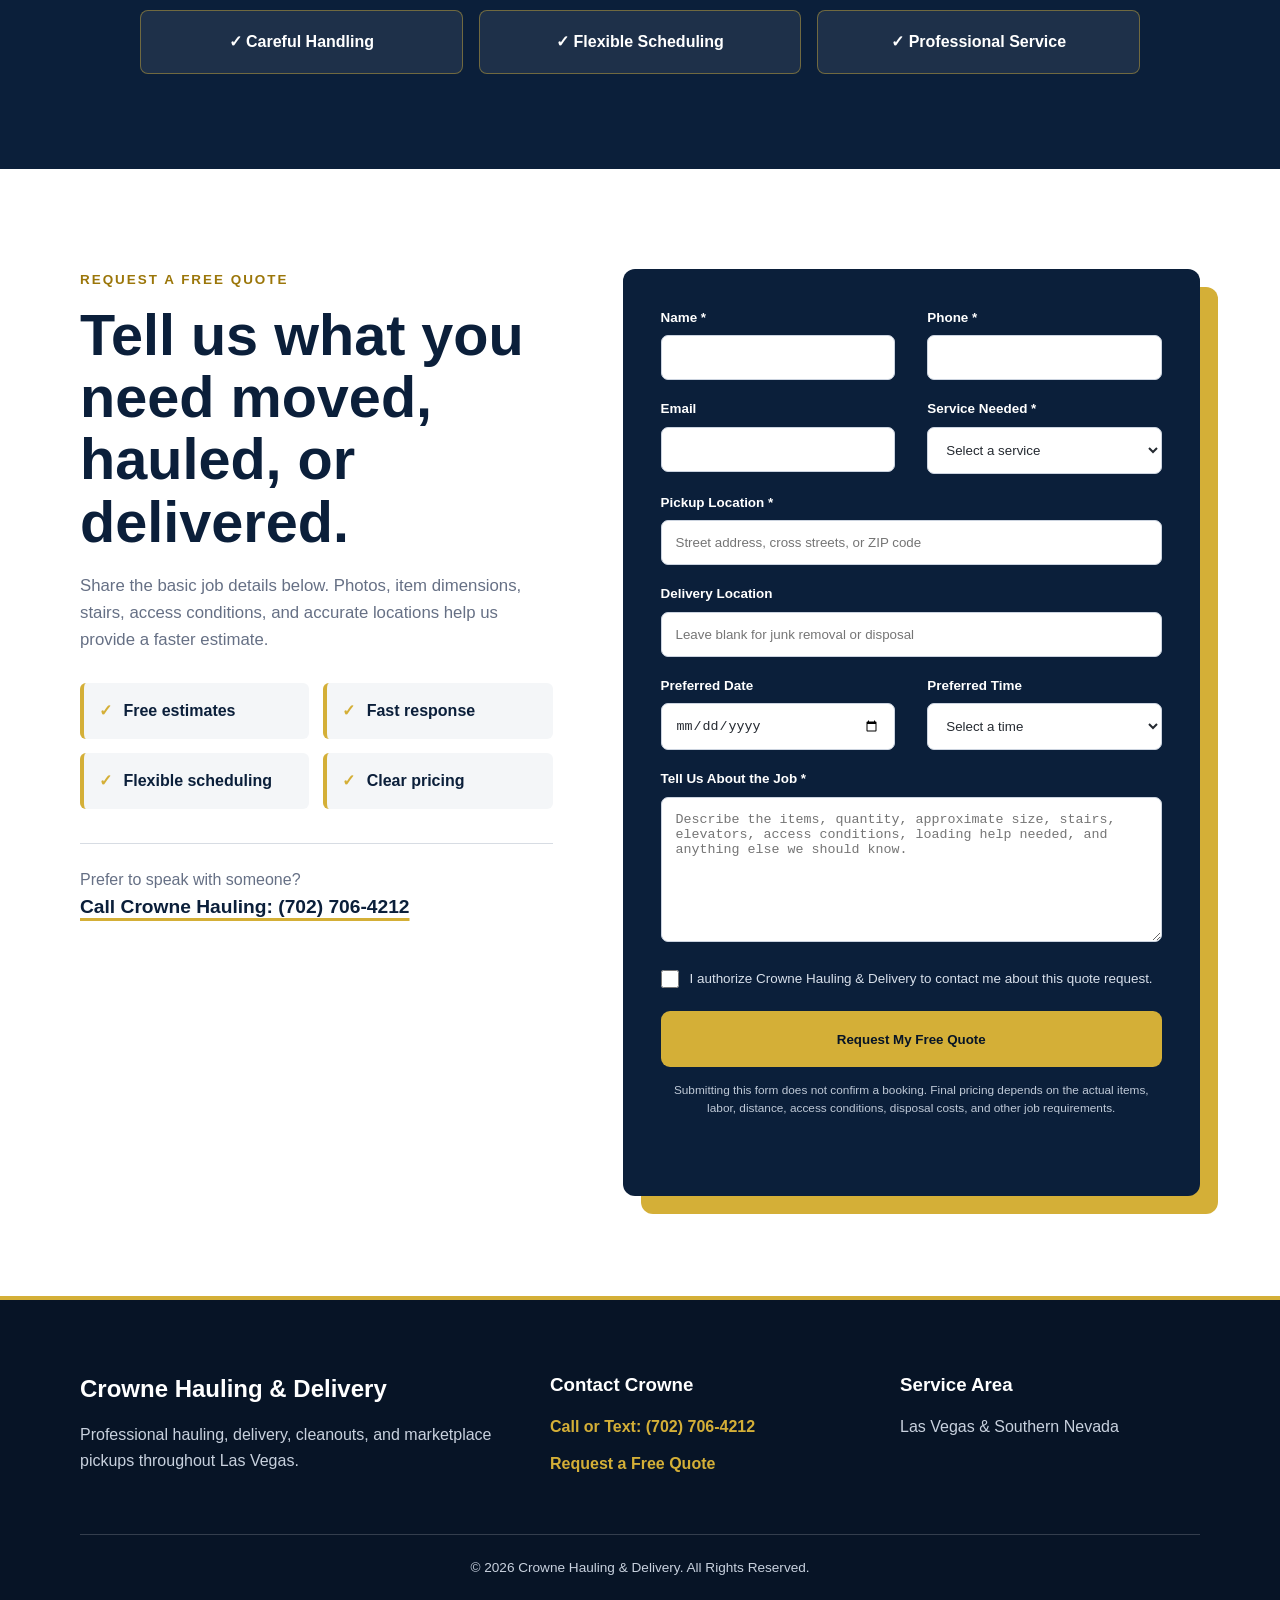
==== commit c69b7f7e: "add website footer" ====
--- a/index.html
+++ b/index.html
@@ -518,7 +518,42 @@
     </div>
 </section>
 
+
 <script src="js/script.js"></script>
 
+<footer class="site-footer">
+    <div class="footer-container">
+
+        <div class="footer-brand">
+            <h2>Crowne Hauling & Delivery</h2>
+            <p>
+                Professional hauling, delivery, cleanouts, and marketplace pickups throughout Las Vegas.
+            </p>
+        </div>
+
+        <div class="footer-contact">
+            <h3>Contact Crowne</h3>
+
+            <a href="tel:+17027064212">
+                Call or Text: (702) 706-4212
+            </a>
+
+            <a href="#quote">
+                Request a Free Quote
+            </a>
+        </div>
+
+        <div class="footer-area">
+            <h3>Service Area</h3>
+            <p>Las Vegas & Southern Nevada</p>
+        </div>
+
+    </div>
+
+    <div class="footer-bottom">
+        <p>&copy; 2026 Crowne Hauling & Delivery. All Rights Reserved.</p>
+    </div>
+</footer>
+
 </body>
-</html>+</html>
--- a/css/style.css
+++ b/css/style.css
@@ -885,3 +885,65 @@
         font-size: 1.05rem;
     }
 }
+/* FOOTER */
+.site-footer {
+    padding: 70px 5% 25px;
+    background: var(--deep-navy);
+    color: var(--white);
+    border-top: 4px solid var(--gold);
+}
+
+.footer-container {
+    width: min(1120px, 100%);
+    margin: 0 auto 45px;
+    display: grid;
+    grid-template-columns: 1.4fr 1fr 1fr;
+    gap: 50px;
+}
+
+.site-footer h2,
+.site-footer h3 {
+    margin-bottom: 14px;
+    color: var(--white);
+}
+
+.site-footer p {
+    color: #c8d1de;
+}
+
+.footer-contact {
+    display: flex;
+    flex-direction: column;
+    align-items: flex-start;
+}
+
+.footer-contact a {
+    margin-bottom: 12px;
+    color: var(--gold);
+    font-weight: 800;
+    text-decoration: none;
+}
+
+.footer-contact a:hover {
+    color: var(--light-gold);
+    text-decoration: underline;
+}
+
+.footer-bottom {
+    width: min(1120px, 100%);
+    margin: 0 auto;
+    padding-top: 22px;
+    border-top: 1px solid rgba(255, 255, 255, 0.18);
+    text-align: center;
+}
+
+.footer-bottom p {
+    font-size: 0.85rem;
+}
+
+@media (max-width: 760px) {
+    .footer-container {
+        grid-template-columns: 1fr;
+        gap: 32px;
+    }
+}
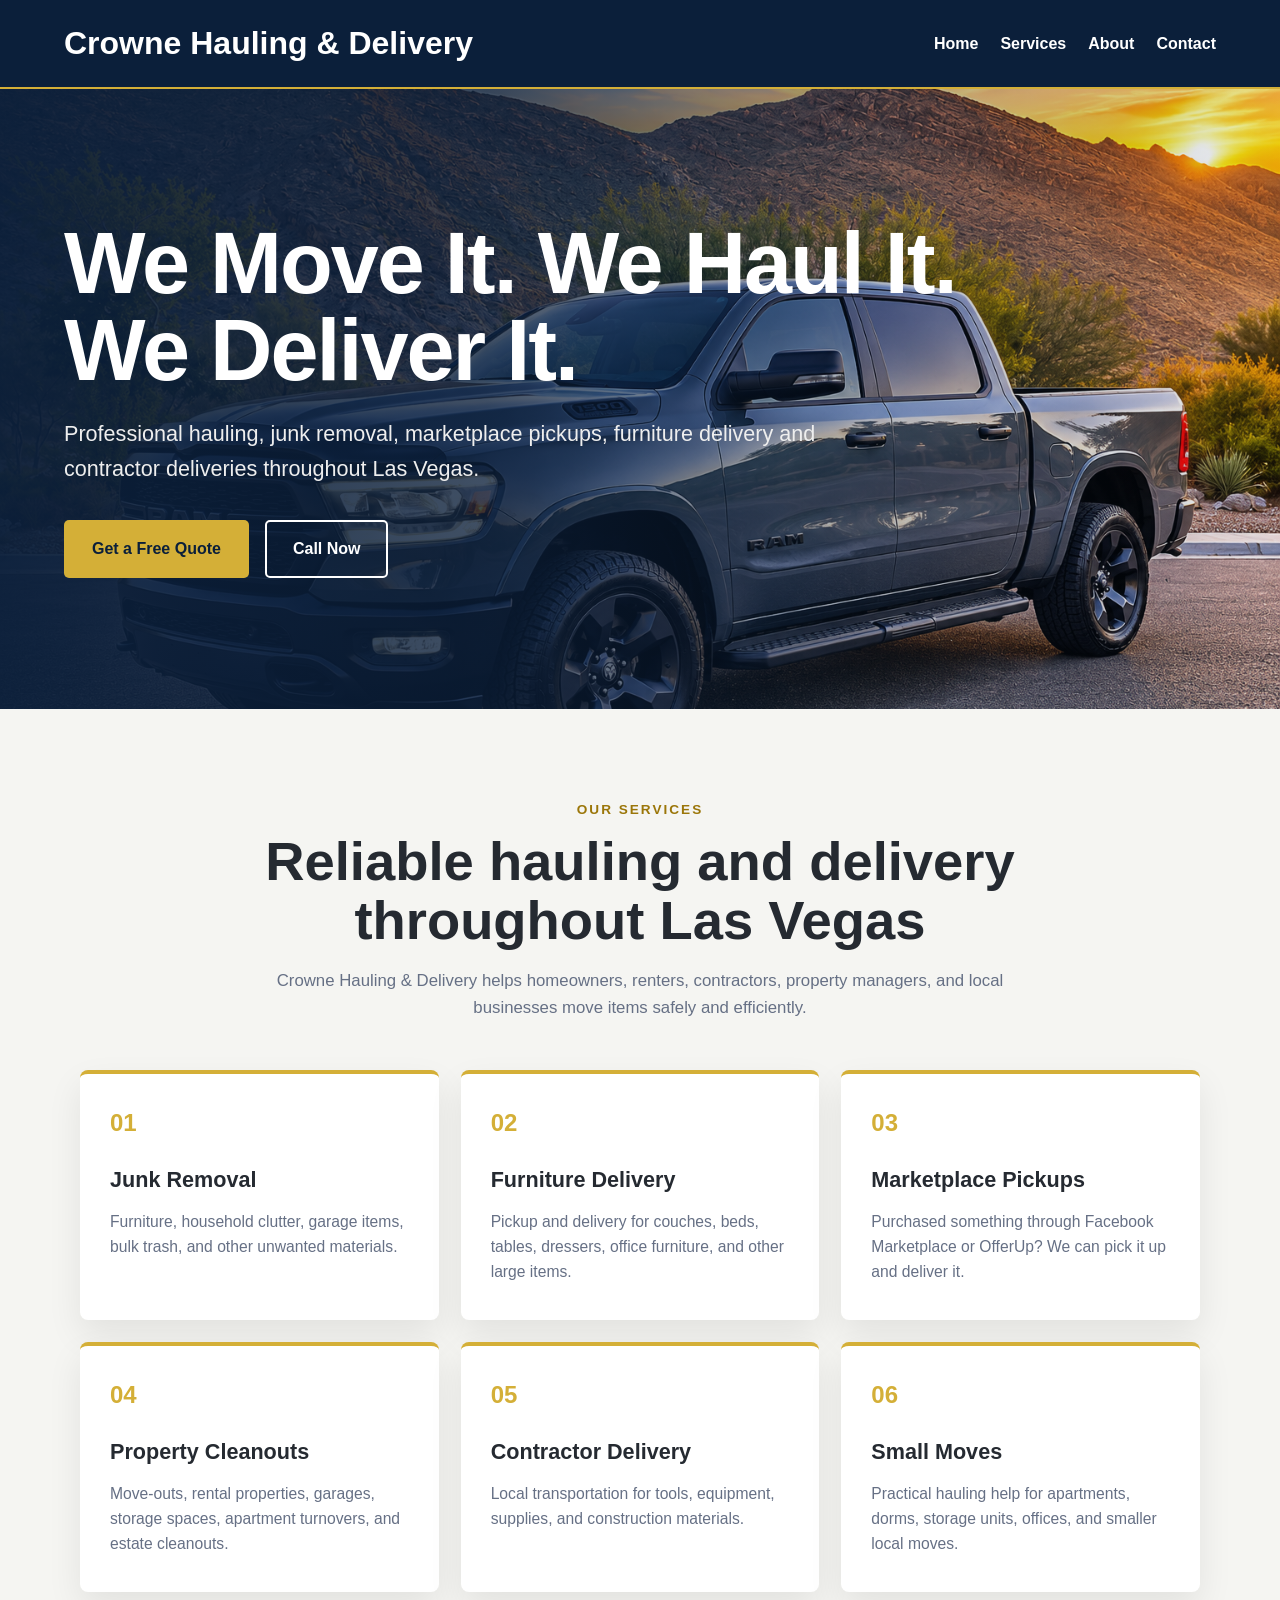
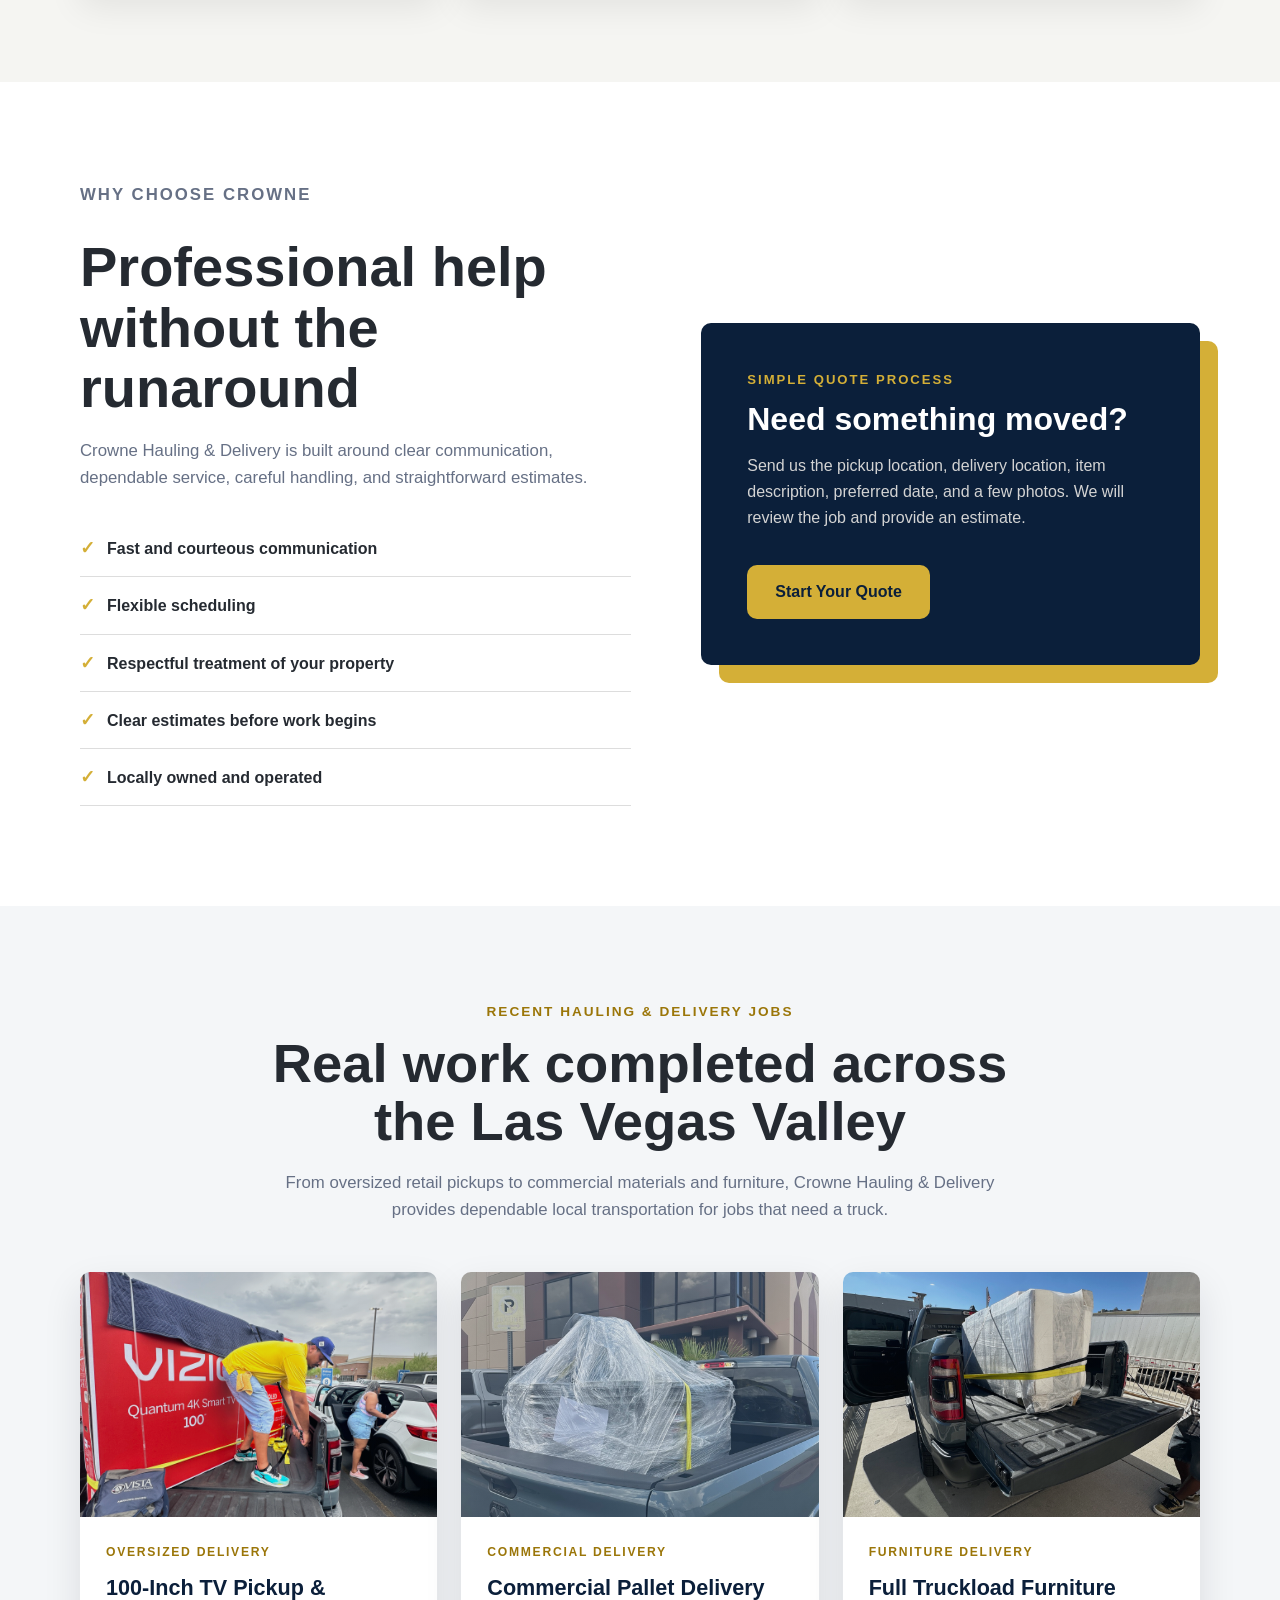
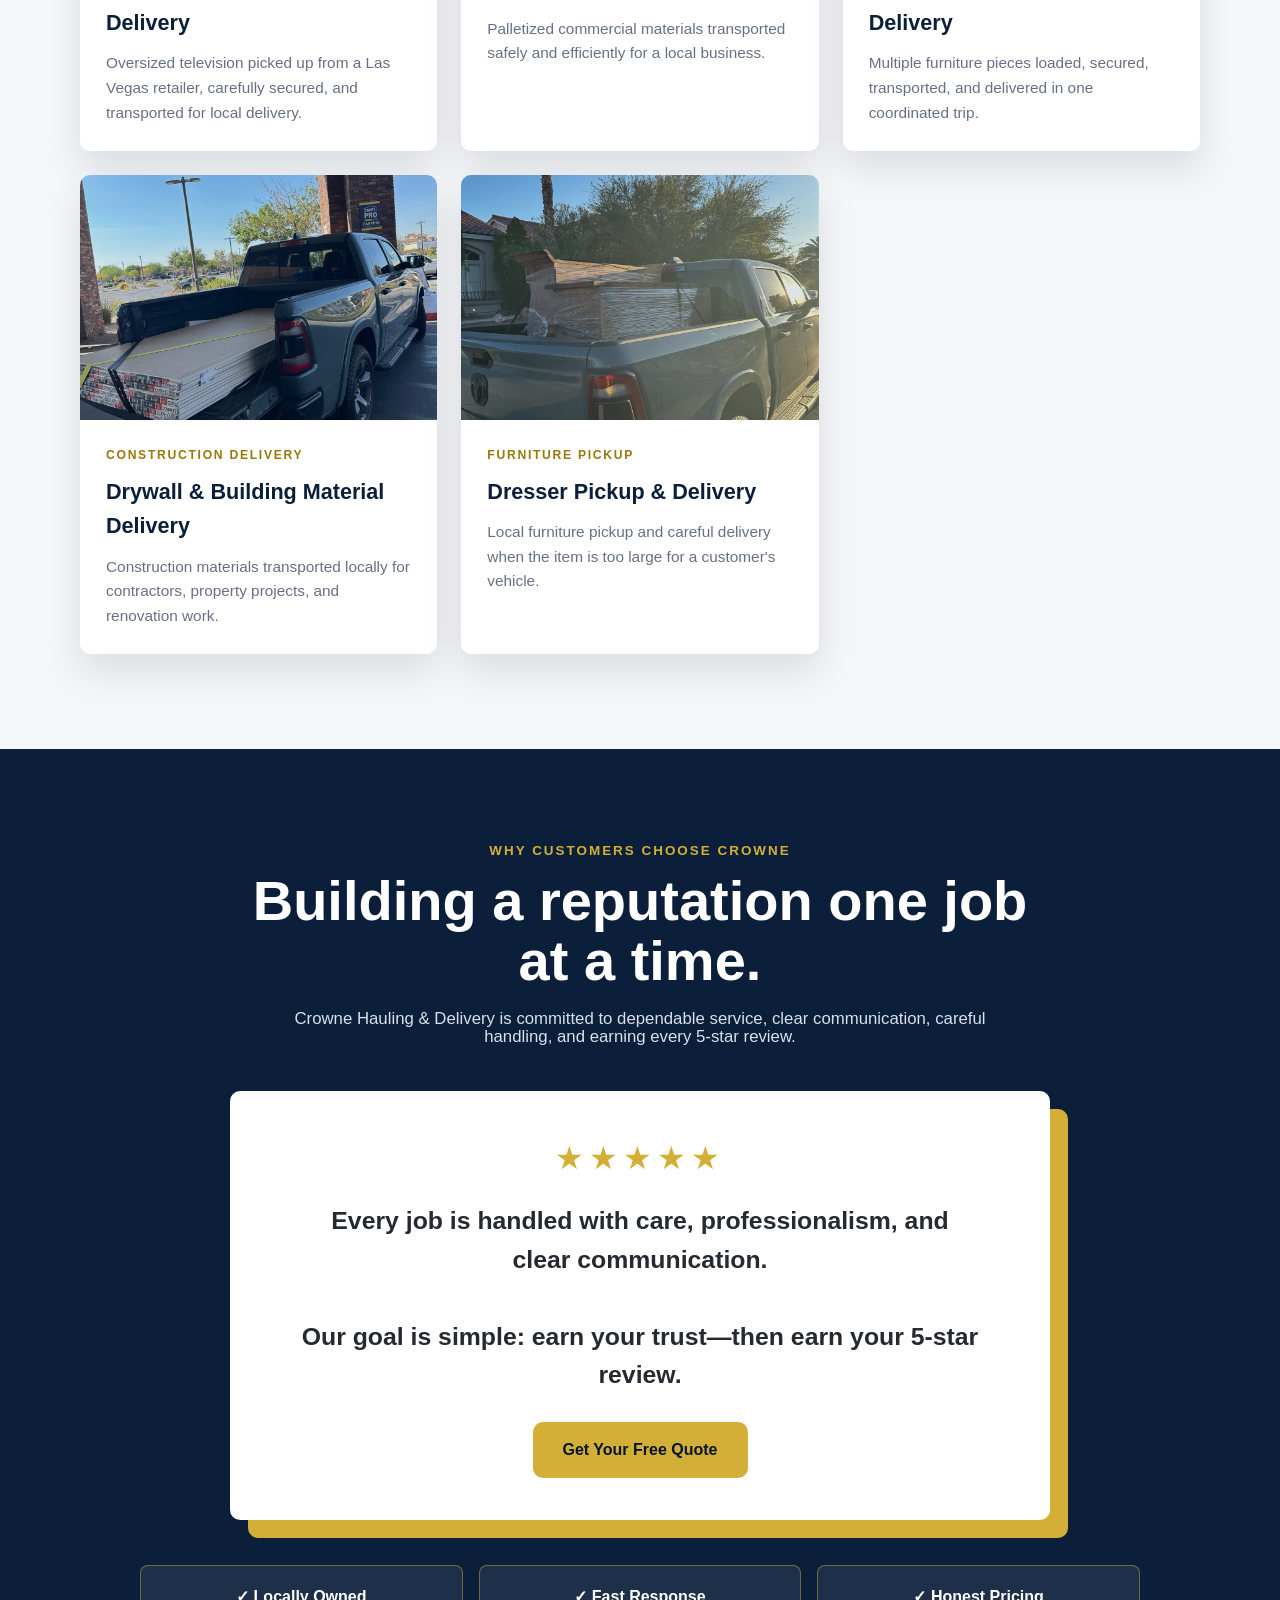
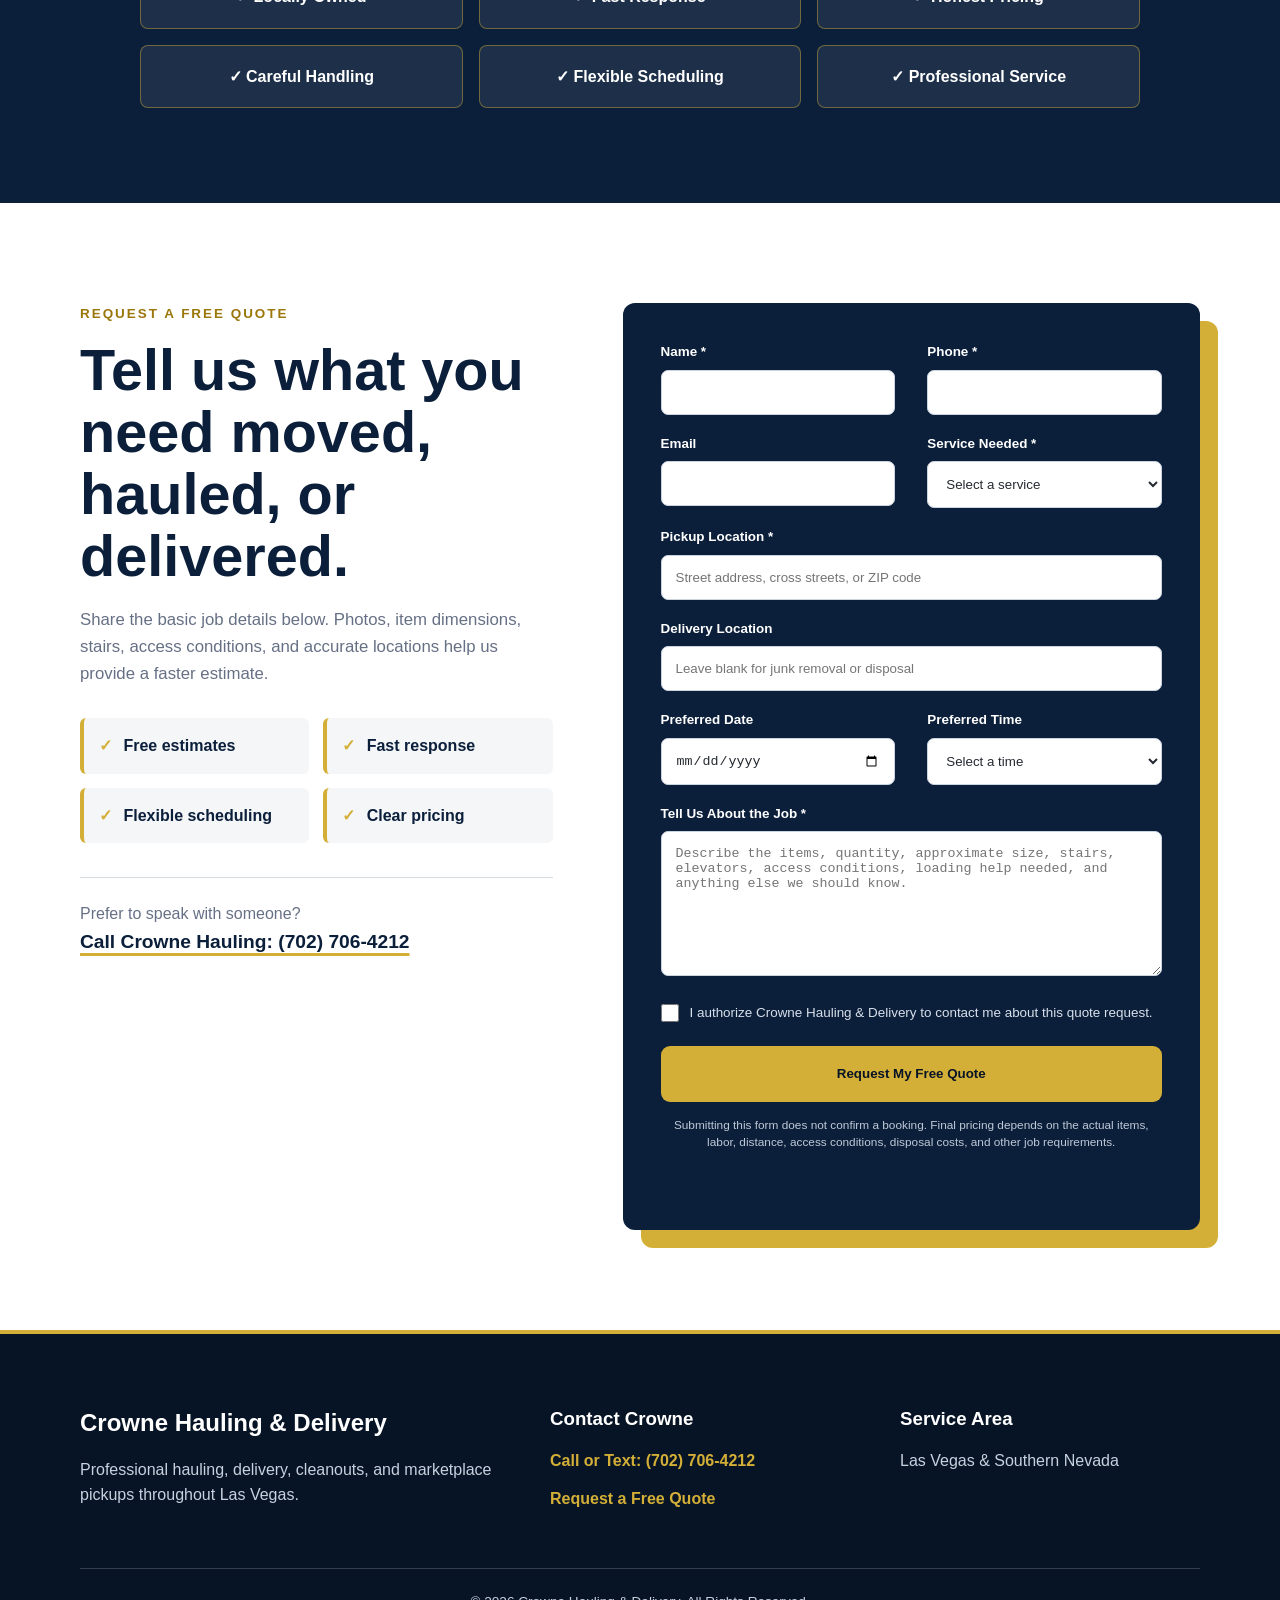
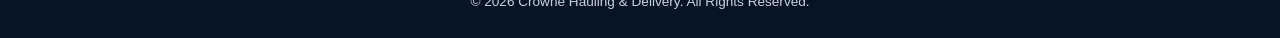
==== commit e2ead4c4: "Update recent projects with real CHAD delivery photos" ====
--- a/index.html
+++ b/index.html
@@ -162,15 +162,16 @@
 <section class="projects-section" id="projects">
     <div class="projects-container">
 
-        <p class="section-label">Recent Projects</p>
+        <p class="section-label">Recent Hauling & Delivery Jobs</p>
 
         <h2 class="section-title">
-            Real hauling and delivery work across Las Vegas
+            Real work completed across the Las Vegas Valley
         </h2>
 
         <p class="section-intro">
-            A growing look at the deliveries, pickups, cleanouts, and hauling jobs
-            completed by Crowne Hauling & Delivery.
+            From oversized retail pickups to commercial materials and furniture,
+            Crowne Hauling & Delivery provides dependable local transportation
+            for jobs that need a truck.
         </p>
 
         <div class="projects-grid">
@@ -179,11 +180,11 @@
                 <div class="project-image project-one"></div>
 
                 <div class="project-content">
-                    <p class="project-type">Marketplace Pickup</p>
-                    <h3>Furniture Pickup & Delivery</h3>
+                    <p class="project-type">Oversized Delivery</p>
+                    <h3>100-Inch TV Pickup & Delivery</h3>
                     <p>
-                        Local pickup and careful delivery of a large furniture item
-                        purchased through an online marketplace.
+                        Oversized television picked up from a Las Vegas retailer,
+                        carefully secured, and transported for local delivery.
                     </p>
                 </div>
             </article>
@@ -192,12 +193,11 @@
                 <div class="project-image project-two"></div>
 
                 <div class="project-content">
-                    <p class="project-type">Appliance Delivery</p>
-                    <h3>Refrigerator Pickup & Delivery</h3>
+                    <p class="project-type">Commercial Delivery</p>
+                    <h3>Commercial Pallet Delivery</h3>
                     <p>
-                        Careful pickup, loading, and local delivery of a boxed refrigerator
-                        using the Crowne pickup truck.
-                        
+                        Palletized commercial materials transported safely and
+                        efficiently for a local business.
                     </p>
                 </div>
             </article>
@@ -207,10 +207,10 @@
 
                 <div class="project-content">
                     <p class="project-type">Furniture Delivery</p>
-                    <h3>Residential Delivery</h3>
+                    <h3>Full Truckload Furniture Delivery</h3>
                     <p>
-                        Local furniture transportation with careful handling from
-                        pickup through final placement.
+                        Multiple furniture pieces loaded, secured, transported,
+                        and delivered in one coordinated trip.
                     </p>
                 </div>
             </article>
@@ -219,11 +219,11 @@
                 <div class="project-image project-four"></div>
 
                 <div class="project-content">
-                    <p class="project-type">Junk Removal</p>
-                    <h3>Household Item Removal</h3>
+                    <p class="project-type">Construction Delivery</p>
+                    <h3>Drywall & Building Material Delivery</h3>
                     <p>
-                        Removal of unwanted furniture, household items, and bulk
-                        materials from a Las Vegas property.
+                        Construction materials transported locally for contractors,
+                        property projects, and renovation work.
                     </p>
                 </div>
             </article>
@@ -232,24 +232,11 @@
                 <div class="project-image project-five"></div>
 
                 <div class="project-content">
-                    <p class="project-type">Property Cleanout</p>
-                    <h3>Move-Out Cleanout</h3>
+                    <p class="project-type">Furniture Pickup</p>
+                    <h3>Dresser Pickup & Delivery</h3>
                     <p>
-                        Hauling support for a move-out, turnover, garage, or storage
-                        area cleanout.
-                    </p>
-                </div>
-            </article>
-
-            <article class="project-card">
-                <div class="project-image project-six"></div>
-
-                <div class="project-content">
-                    <p class="project-type">Small Move</p>
-                    <h3>Local Moving Support</h3>
-                    <p>
-                        Practical transportation help for a small apartment, office,
-                        dorm, or storage-unit move.
+                        Local furniture pickup and careful delivery when the item
+                        is too large for a customer's vehicle.
                     </p>
                 </div>
             </article>
--- a/css/style.css
+++ b/css/style.css
@@ -356,39 +356,35 @@
 .project-one {
     background-image:
         linear-gradient(rgba(11, 31, 58, 0.12), rgba(11, 31, 58, 0.12)),
-        url("../images/chairs-in-truck.jpeg");
+        url("../images/tv-delivery.jpeg");  
 }
 
 .project-two {
     background-image:
         linear-gradient(rgba(11, 31, 58, 0.12), rgba(11, 31, 58, 0.12)),
-        url("../images/loading-fridge-solo.jpeg");
+        url("../images/commercial-pallet.jpeg");
 }
 
 .project-three {
     background-image:
         linear-gradient(rgba(11, 31, 58, 0.12), rgba(11, 31, 58, 0.12)),
-        url("https://images.unsplash.com/photo-1586023492125-27b2c045efd7?auto=format&fit=crop&w=1000&q=80");
+        url("../images/furniture-delivery.jpeg");
 }
 
 .project-four {
     background-image:
         linear-gradient(rgba(11, 31, 58, 0.12), rgba(11, 31, 58, 0.12)),
-        url("https://images.unsplash.com/photo-1532996122724-e3c354a0b15b?auto=format&fit=crop&w=1000&q=80");
+     url("../images/drywall loaded 2.jpeg");       
 }
 
 .project-five {
     background-image:
         linear-gradient(rgba(11, 31, 58, 0.12), rgba(11, 31, 58, 0.12)),
-        url("https://images.unsplash.com/photo-1560518883-ce09059eeffa?auto=format&fit=crop&w=1000&q=80");
-}
-
-.project-six {
-    background-image:
-        linear-gradient(rgba(11, 31, 58, 0.12), rgba(11, 31, 58, 0.12)),
-        url("https://images.unsplash.com/photo-1600518464441-9154a4dea21b?auto=format&fit=crop&w=1000&q=80");
-}
-
+    url("../images/dresser-delivery.jpeg");    
+}
+
+
+     
 .project-content {
     padding: 26px;
 }
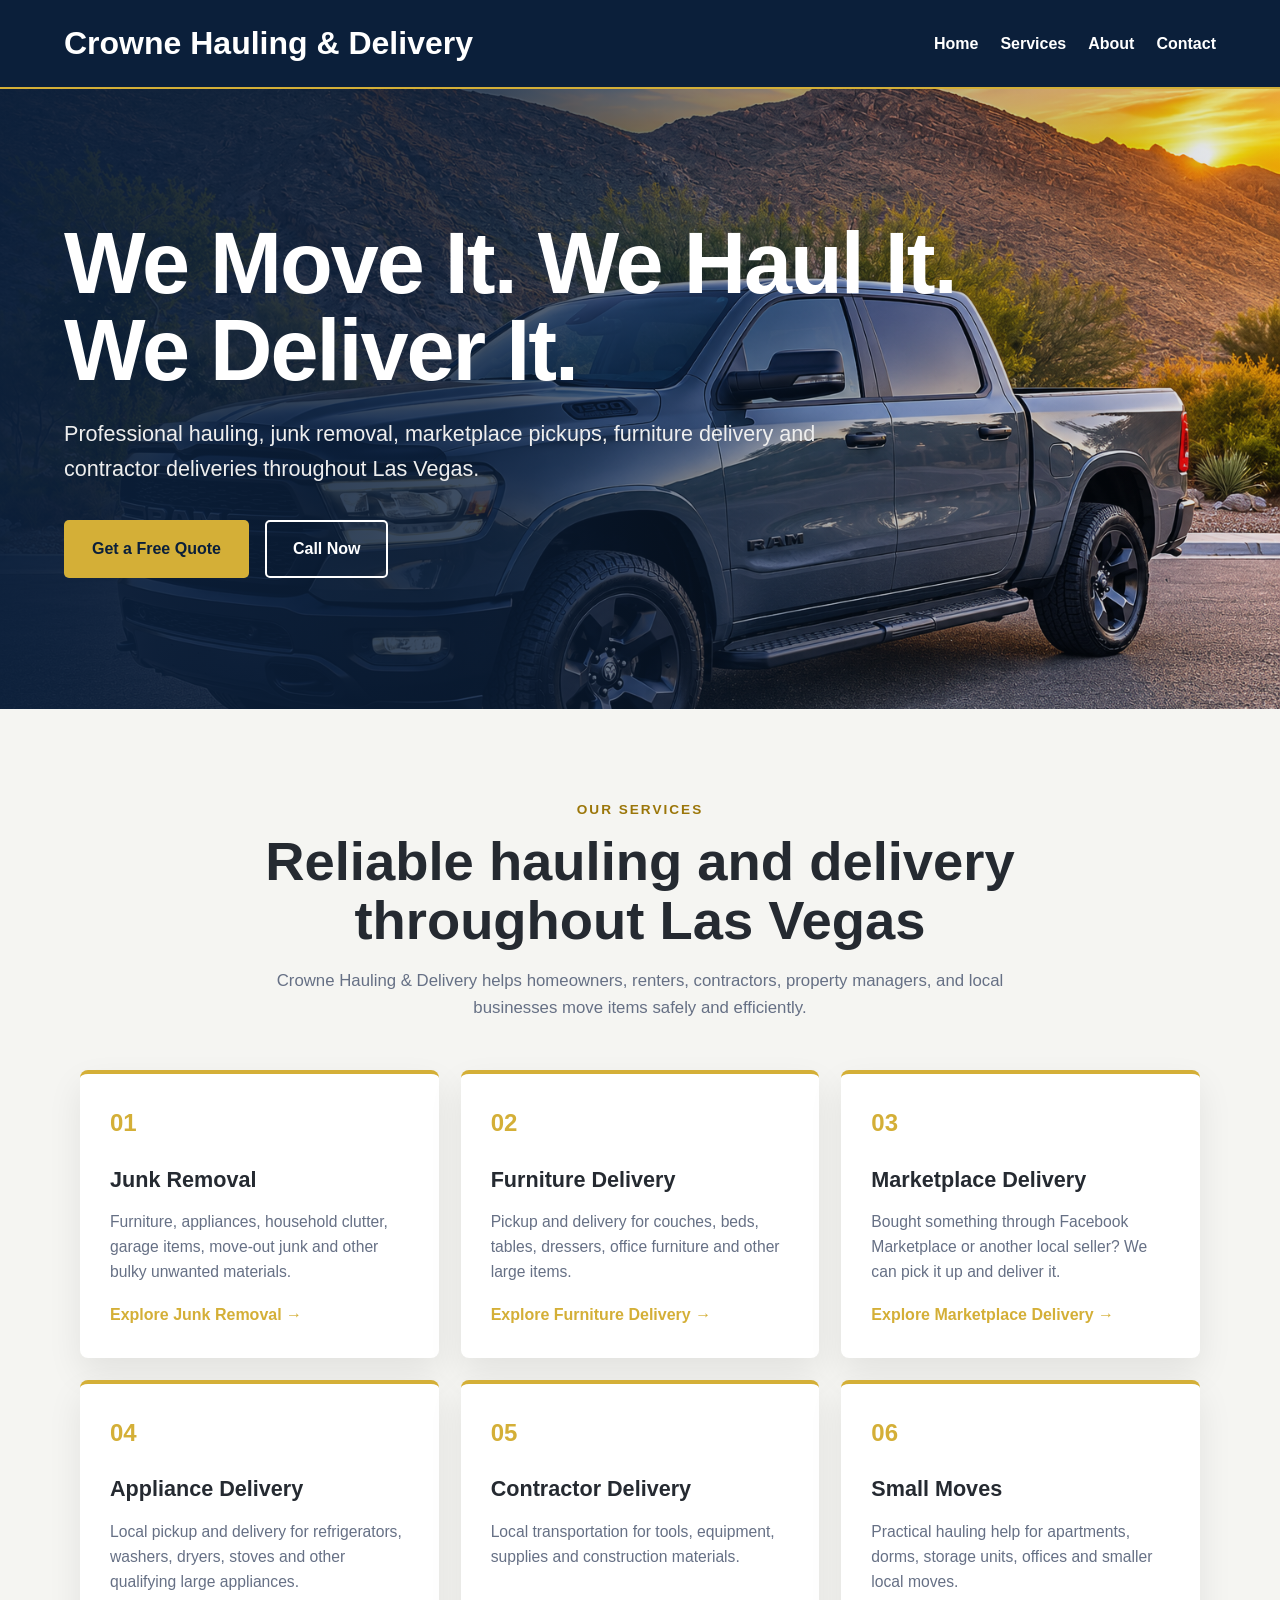
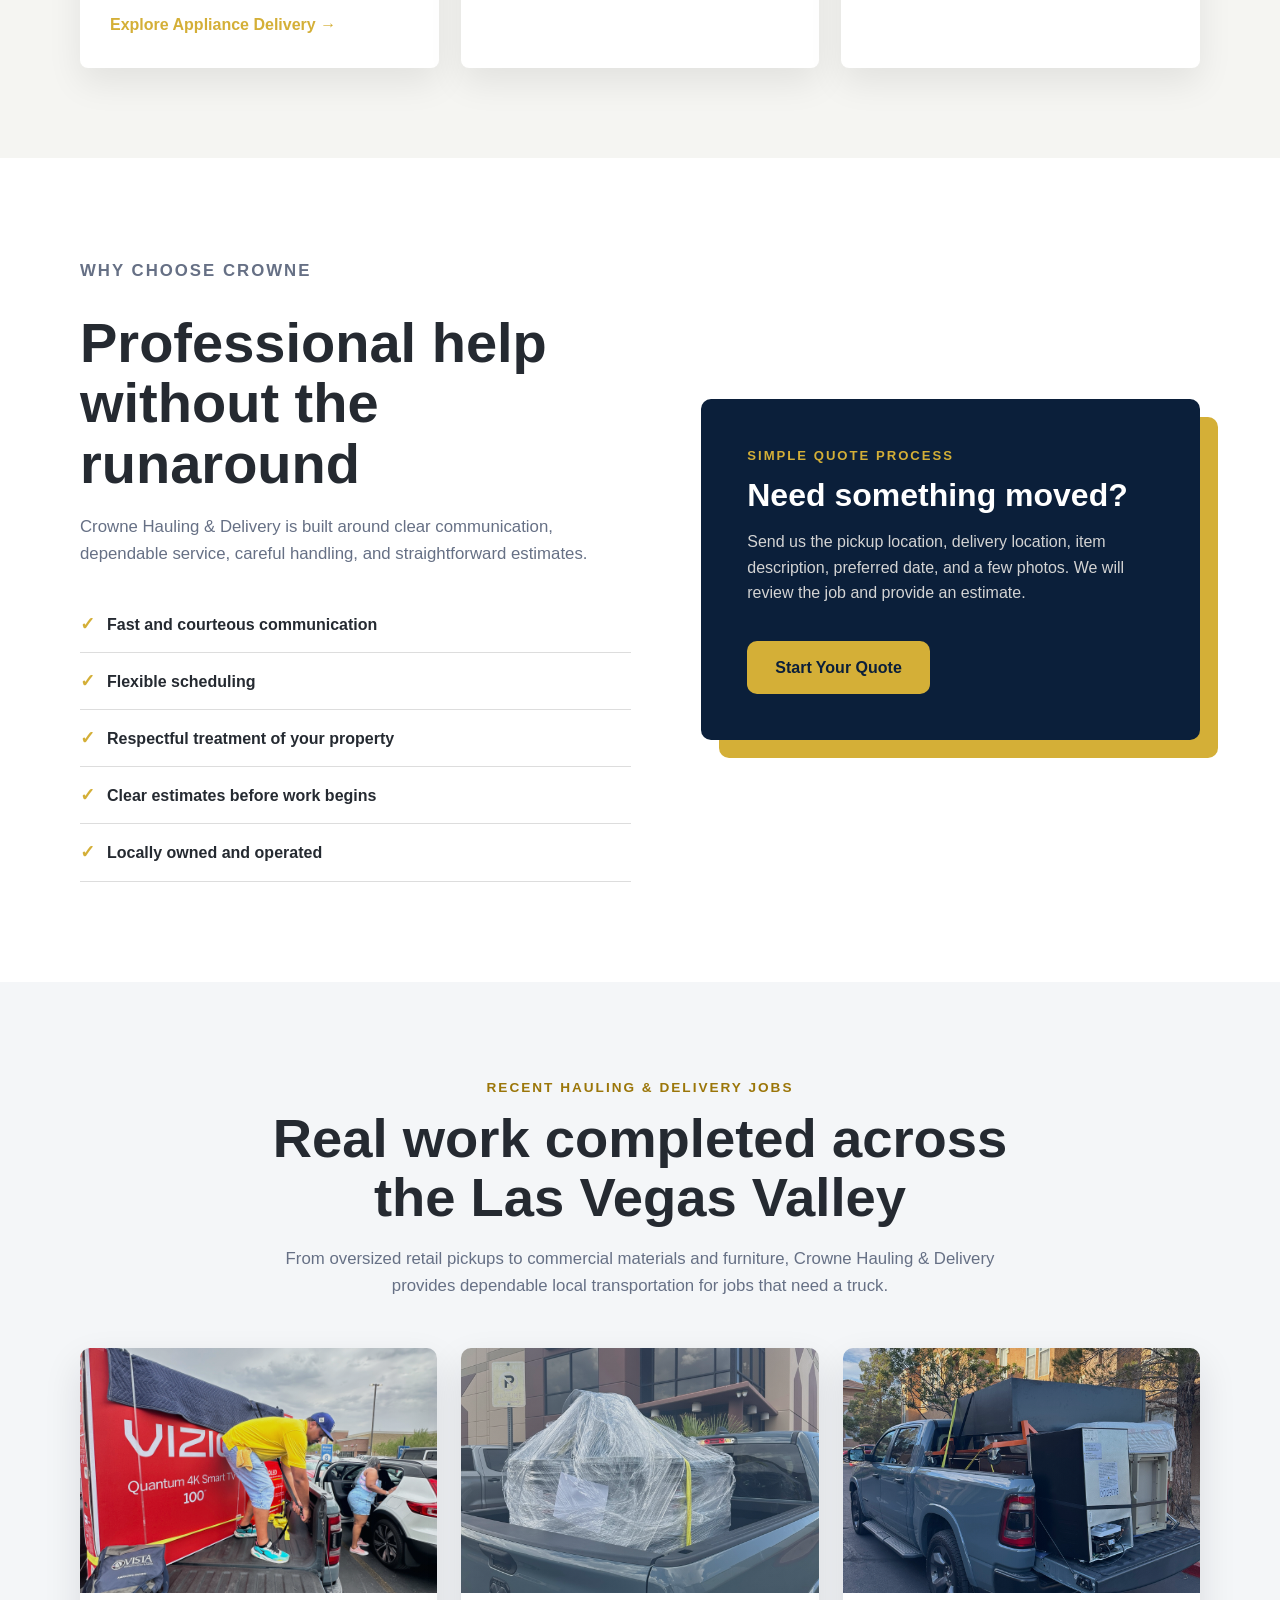
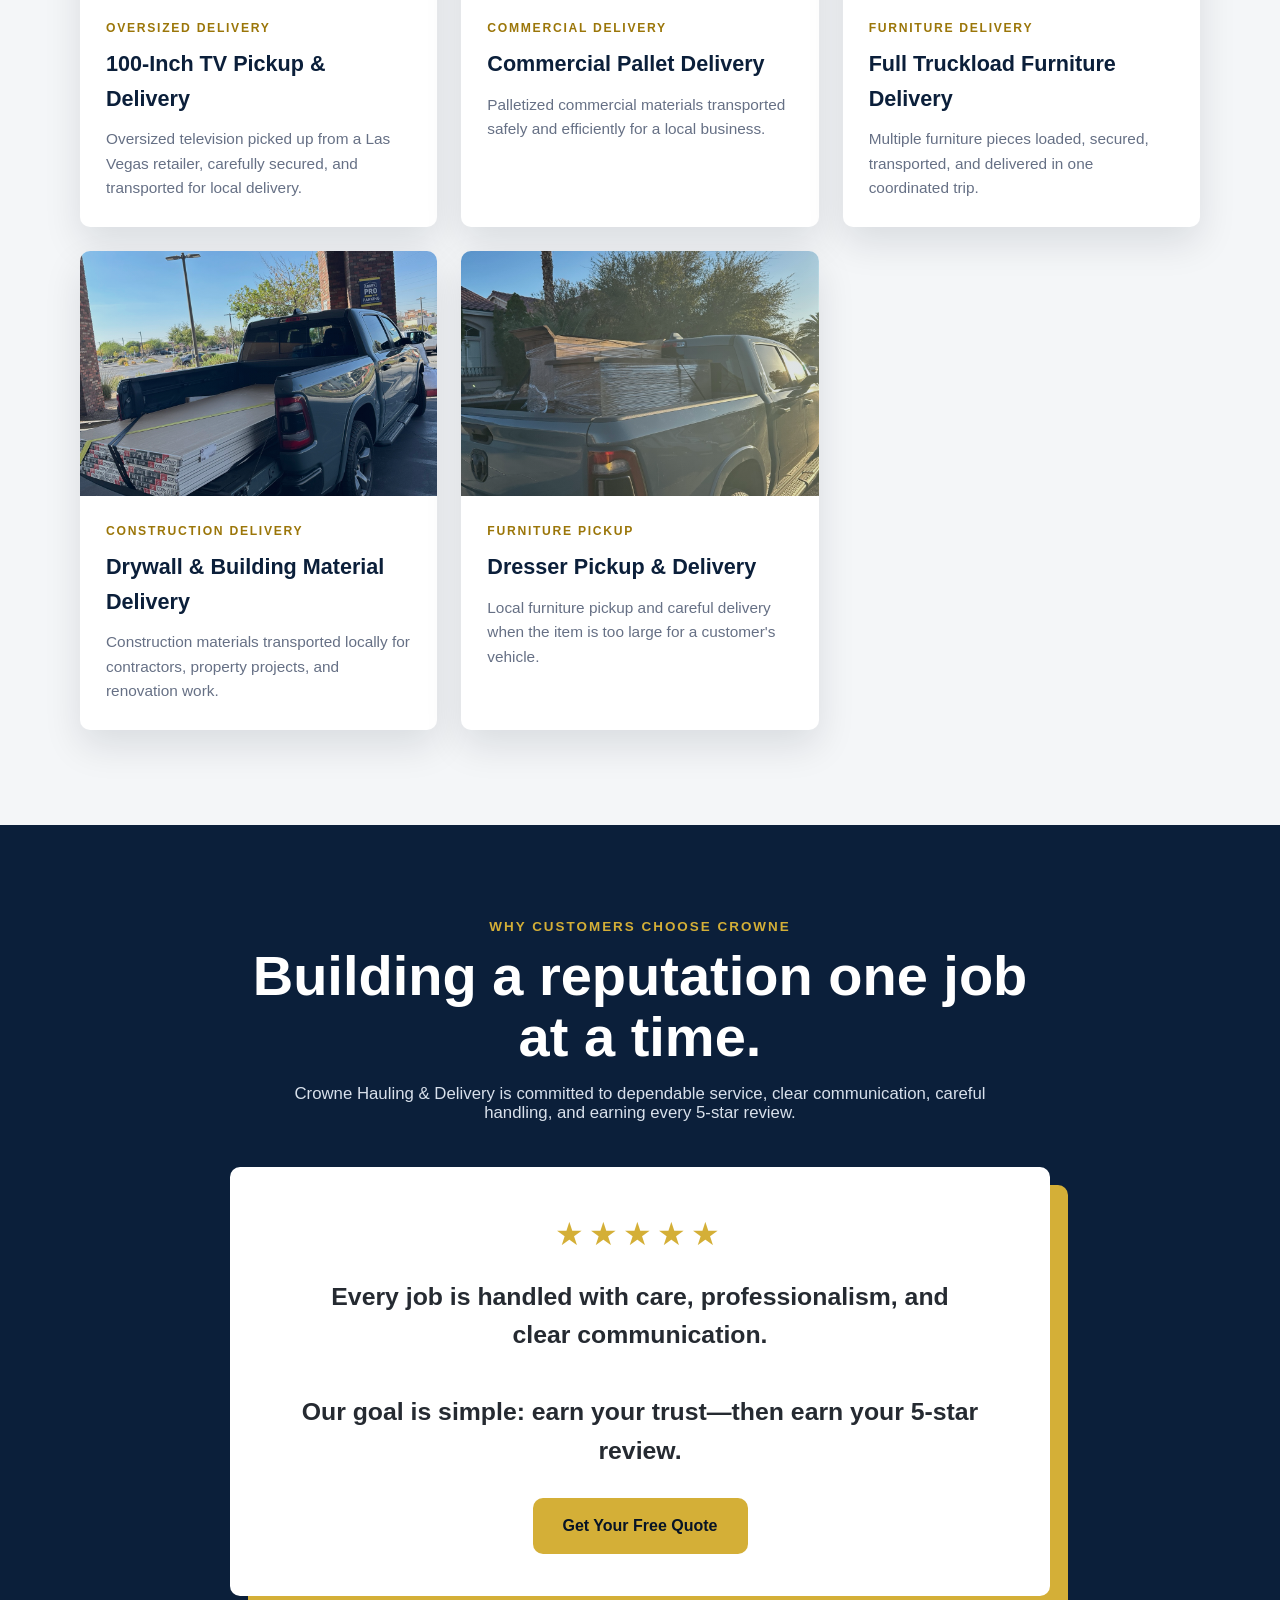
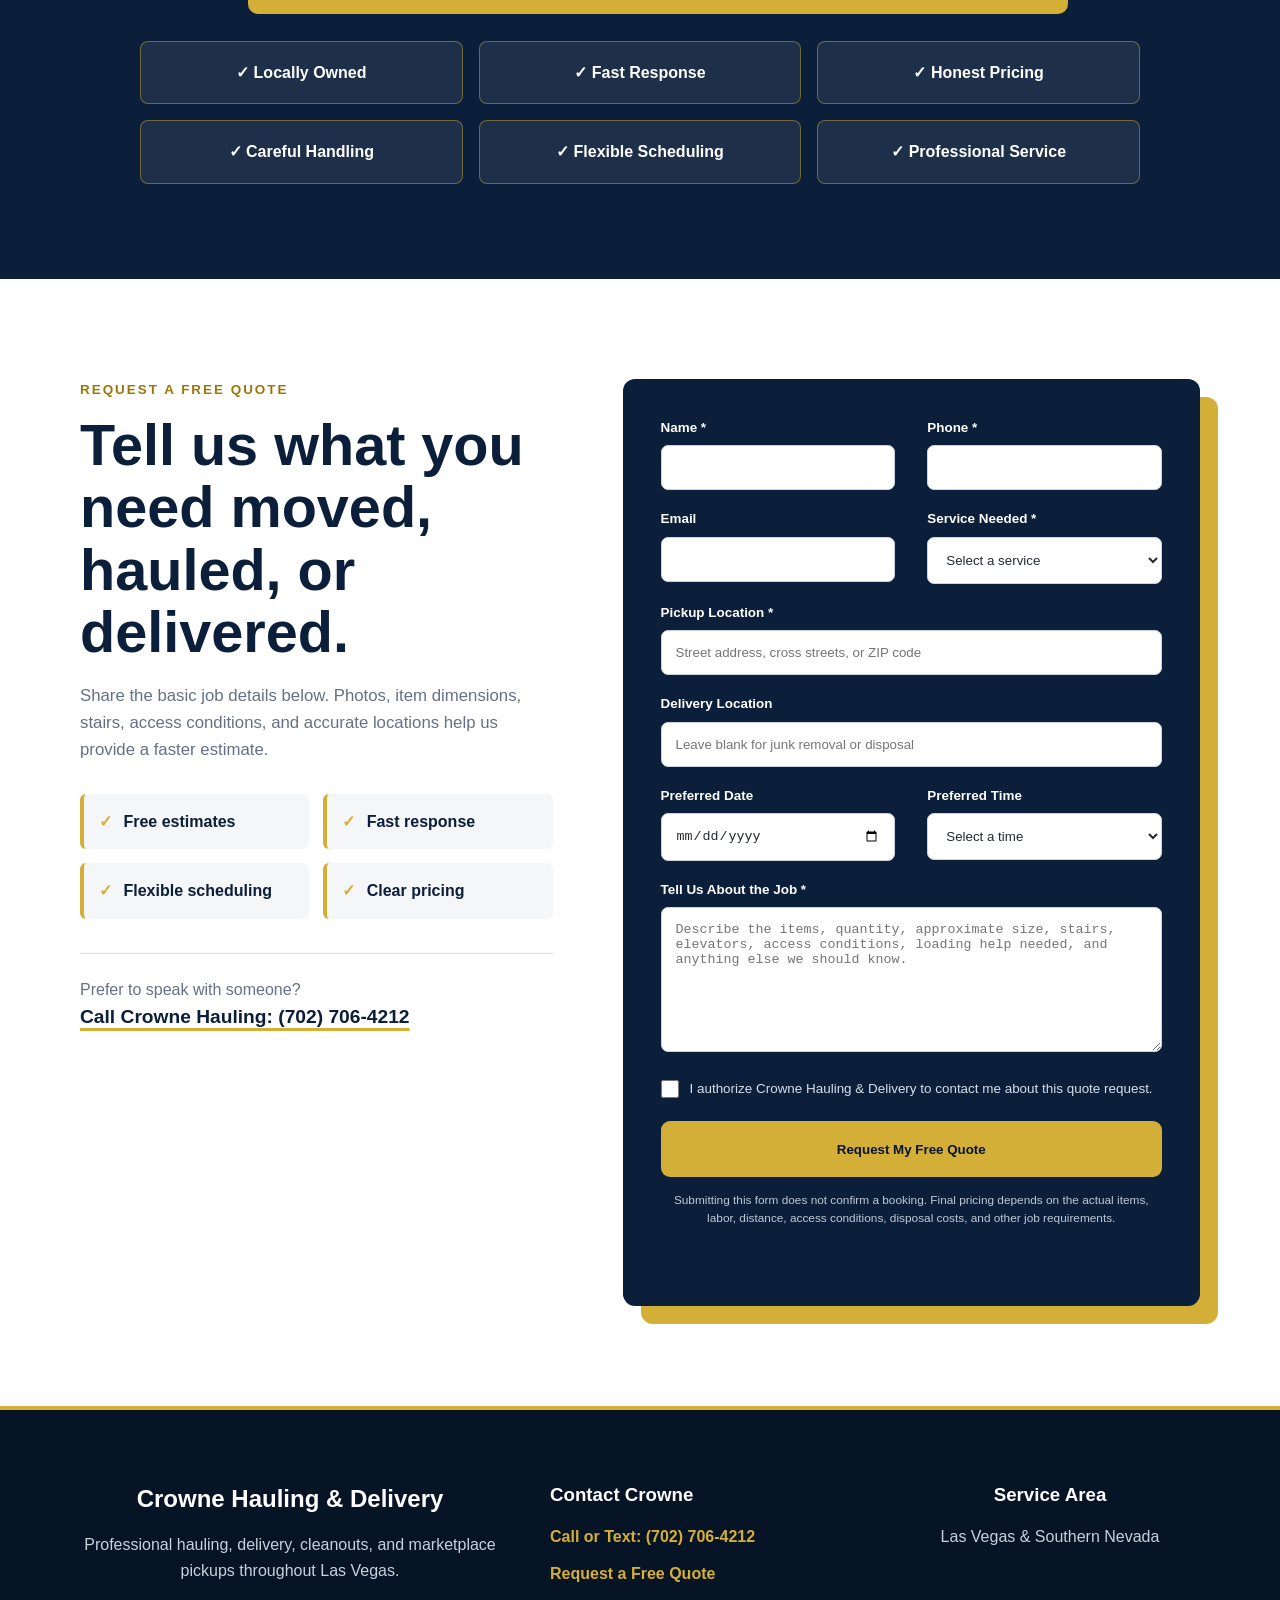
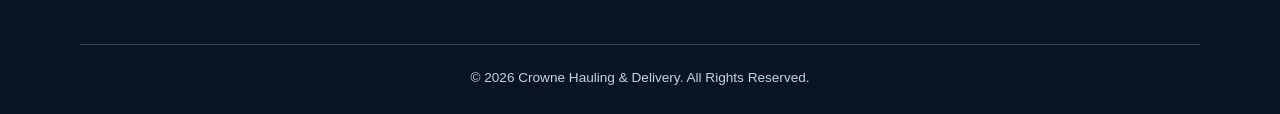
==== commit 87aa3255: "link homepage services to Las Vegas service pages" ====
--- a/index.html
+++ b/index.html
@@ -47,6 +47,7 @@
 
 <section class="services-section" id="services">
     <div class="services-container">
+
         <p class="section-label">Our Services</p>
 
         <h2 class="section-title">
@@ -59,13 +60,17 @@
         </p>
 
         <div class="services-grid">
+
             <article class="service-card">
                 <span>01</span>
                 <h3>Junk Removal</h3>
                 <p>
-                    Furniture, household clutter, garage items, bulk trash,
-                    and other unwanted materials.
+                    Furniture, appliances, household clutter, garage items,
+                    move-out junk and other bulky unwanted materials.
                 </p>
+                <a href="junk-removal-las-vegas.html" class="service-link">
+                    Explore Junk Removal →
+                </a>
             </article>
 
             <article class="service-card">
@@ -73,33 +78,42 @@
                 <h3>Furniture Delivery</h3>
                 <p>
                     Pickup and delivery for couches, beds, tables, dressers,
-                    office furniture, and other large items.
+                    office furniture and other large items.
                 </p>
+                <a href="furniture-delivery-las-vegas.html" class="service-link">
+                    Explore Furniture Delivery →
+                </a>
             </article>
 
             <article class="service-card">
                 <span>03</span>
-                <h3>Marketplace Pickups</h3>
+                <h3>Marketplace Delivery</h3>
                 <p>
-                    Purchased something through Facebook Marketplace or OfferUp?
-                    We can pick it up and deliver it.
+                    Bought something through Facebook Marketplace or another
+                    local seller? We can pick it up and deliver it.
                 </p>
+                <a href="marketplace-delivery-las-vegas.html" class="service-link">
+                    Explore Marketplace Delivery →
+                </a>
             </article>
 
             <article class="service-card">
                 <span>04</span>
-                <h3>Property Cleanouts</h3>
+                <h3>Appliance Delivery</h3>
                 <p>
-                    Move-outs, rental properties, garages, storage spaces,
-                    apartment turnovers, and estate cleanouts.
+                    Local pickup and delivery for refrigerators, washers,
+                    dryers, stoves and other qualifying large appliances.
                 </p>
+                <a href="appliance-delivery-las-vegas.html" class="service-link">
+                    Explore Appliance Delivery →
+                </a>
             </article>
 
             <article class="service-card">
                 <span>05</span>
                 <h3>Contractor Delivery</h3>
                 <p>
-                    Local transportation for tools, equipment, supplies,
+                    Local transportation for tools, equipment, supplies
                     and construction materials.
                 </p>
             </article>
@@ -109,9 +123,10 @@
                 <h3>Small Moves</h3>
                 <p>
                     Practical hauling help for apartments, dorms, storage units,
-                    offices, and smaller local moves.
+                    offices and smaller local moves.
                 </p>
             </article>
+
         </div>
     </div>
 </section>
--- a/css/style.css
+++ b/css/style.css
@@ -368,7 +368,7 @@
 .project-three {
     background-image:
         linear-gradient(rgba(11, 31, 58, 0.12), rgba(11, 31, 58, 0.12)),
-        url("../images/furniture-delivery.jpeg");
+        url("../images/furniture-truckload.jpeg");   
 }
 
 .project-four {
@@ -942,4 +942,298 @@
         grid-template-columns: 1fr;
         gap: 32px;
     }
+}
+
+/* ================================
+   FURNITURE DELIVERY SERVICE PAGE
+================================ */
+
+.site-header {
+    background: var(--navy);
+    border-bottom: 2px solid var(--gold);
+}
+
+.nav-container {
+    max-width: 1400px;
+    margin: 0 auto;
+    padding: 18px 5%;
+    display: flex;
+    align-items: center;
+    justify-content: space-between;
+    gap: 30px;
+}
+
+.brand {
+    color: var(--white);
+    text-decoration: none;
+    font-size: clamp(1.3rem, 2vw, 2rem);
+    font-weight: 800;
+}
+
+.service-hero {
+    min-height: 620px;
+    padding: 110px 5%;
+    display: flex;
+    align-items: center;
+    color: var(--white);
+    background:
+        linear-gradient(
+            90deg,
+            rgba(11, 31, 58, 0.96) 0%,
+            rgba(11, 31, 58, 0.82) 42%,
+            rgba(11, 31, 58, 0.30) 72%,
+            rgba(11, 31, 58, 0.10) 100%
+        ),
+        url("../images/furniture-truckload.jpeg") center / cover no-repeat;
+}
+
+.service-hero-content {
+    max-width: 850px;
+}
+
+.service-hero h1 {
+    font-size: clamp(3rem, 7vw, 6rem);
+    line-height: 0.98;
+    margin: 18px 0 28px;
+    letter-spacing: -2px;
+}
+
+.service-hero p:not(.section-label) {
+    max-width: 760px;
+    font-size: clamp(1.1rem, 2vw, 1.35rem);
+    margin-bottom: 34px;
+    color: #eeeeee;
+}
+
+.btn-primary {
+    display: inline-flex;
+    align-items: center;
+    justify-content: center;
+    min-height: 56px;
+    padding: 15px 28px;
+    background: var(--gold);
+    color: var(--navy);
+    text-decoration: none;
+    font-weight: 800;
+    border-radius: 7px;
+}
+
+.btn-primary:hover {
+    background: var(--light-gold);
+}
+
+.service-page-section {
+    padding: 100px 5%;
+}
+
+.service-page-alt {
+    background: var(--light-gray);
+}
+
+.service-page-container {
+    max-width: 1250px;
+    margin: 0 auto;
+}
+
+.service-page-container h2 {
+    max-width: 950px;
+    font-size: clamp(2.3rem, 5vw, 4.6rem);
+    line-height: 1.05;
+    margin: 14px 0 28px;
+}
+
+.service-lead {
+    max-width: 900px;
+    font-size: 1.25rem;
+    color: var(--gray);
+}
+
+.service-feature-grid {
+    margin-top: 55px;
+    display: grid;
+    grid-template-columns: repeat(3, 1fr);
+    gap: 24px;
+}
+
+.service-feature {
+    background: var(--white);
+    padding: 32px;
+    border-top: 5px solid var(--gold);
+    border-radius: 10px;
+    box-shadow: 0 16px 35px rgba(11, 31, 58, 0.08);
+}
+
+.service-feature h3 {
+    margin-bottom: 12px;
+    font-size: 1.35rem;
+}
+
+.service-feature p {
+    color: var(--gray);
+}
+
+.service-photo-grid {
+    margin-top: 50px;
+    display: grid;
+    grid-template-columns: repeat(2, 1fr);
+    gap: 28px;
+}
+
+.service-photo-grid figure {
+    margin: 0;
+    background: var(--white);
+    border-radius: 12px;
+    overflow: hidden;
+    box-shadow: 0 16px 35px rgba(11, 31, 58, 0.10);
+}
+
+.service-photo-grid img {
+    width: 100%;
+    height: 430px;
+    object-fit: cover;
+    display: block;
+}
+
+.service-photo-grid figcaption {
+    padding: 20px 24px;
+    font-weight: 800;
+    color: var(--navy);
+}
+
+.service-steps {
+    margin-top: 50px;
+    display: grid;
+    grid-template-columns: repeat(3, 1fr);
+    gap: 26px;
+}
+
+.service-step {
+    background: var(--white);
+    padding: 32px;
+    border-radius: 10px;
+}
+
+.service-step span {
+    display: inline-flex;
+    width: 48px;
+    height: 48px;
+    align-items: center;
+    justify-content: center;
+    background: var(--gold);
+    color: var(--navy);
+    border-radius: 50%;
+    font-weight: 900;
+    margin-bottom: 18px;
+}
+
+.service-step h3 {
+    font-size: 1.35rem;
+    margin-bottom: 12px;
+}
+
+.service-step p {
+    color: var(--gray);
+}
+
+.service-cta {
+    padding: 100px 5%;
+    background: var(--navy);
+    color: var(--white);
+}
+
+.service-cta h2 {
+    max-width: 1000px;
+    font-size: clamp(2.5rem, 5vw, 4.8rem);
+    line-height: 1.05;
+    margin: 16px 0 26px;
+}
+
+.service-cta p:not(.section-label) {
+    max-width: 850px;
+    font-size: 1.2rem;
+    color: #eeeeee;
+    margin-bottom: 32px;
+}
+
+footer {
+    background: #071426;
+    color: var(--white);
+    text-align: center;
+    padding: 28px 5%;
+}
+
+@media (max-width: 900px) {
+    .nav-container {
+        align-items: flex-start;
+        flex-direction: column;
+    }
+
+    .service-feature-grid,
+    .service-steps {
+        grid-template-columns: 1fr;
+    }
+
+    .service-photo-grid {
+        grid-template-columns: 1fr;
+    }
+
+    .service-hero {
+        min-height: 540px;
+        padding-top: 90px;
+        padding-bottom: 90px;
+    }
+}
+
+@media (max-width: 600px) {
+    .service-page-section,
+    .service-cta {
+        padding: 72px 5%;
+    }
+
+    .service-photo-grid img {
+        height: 300px;
+    }
+
+    .service-hero h1 {
+        font-size: clamp(2.7rem, 13vw, 4rem);
+    }
+}
+
+.service-page-container h2 {
+    font-size: clamp(2.2rem, 4vw, 4rem);
+    max-width: 1050px;
+}
+
+/* Marketplace Delivery Page Hero */
+.marketplace-hero {
+    background-image:
+        linear-gradient(rgba(11, 31, 58, 0.78), rgba(11, 31, 58, 0.78)),
+        url("../images/dresser-delivery.jpeg");
+}
+
+.appliance-hero {
+    background-image:
+        linear-gradient(rgba(11, 31, 58, 0.78), rgba(11, 31, 58, 0.78)),
+        url("../images/loading-fridge-solo.jpeg");
+}
+
+/* Junk Removal Page Hero */
+.junk-hero {
+    background-image:
+        linear-gradient(rgba(11, 31, 58, 0.78), rgba(11, 31, 58, 0.78)),
+        url("../images/furniture-truckload.jpeg");
+}
+
+.service-link {
+    display: inline-block;
+    margin-top: 18px;
+    color: var(--gold);
+    font-weight: 700;
+    text-decoration: none;
+    transition: transform 0.2s ease, opacity 0.2s ease;
+}
+
+.service-link:hover {
+    transform: translateX(4px);
+    opacity: 0.85;
 }
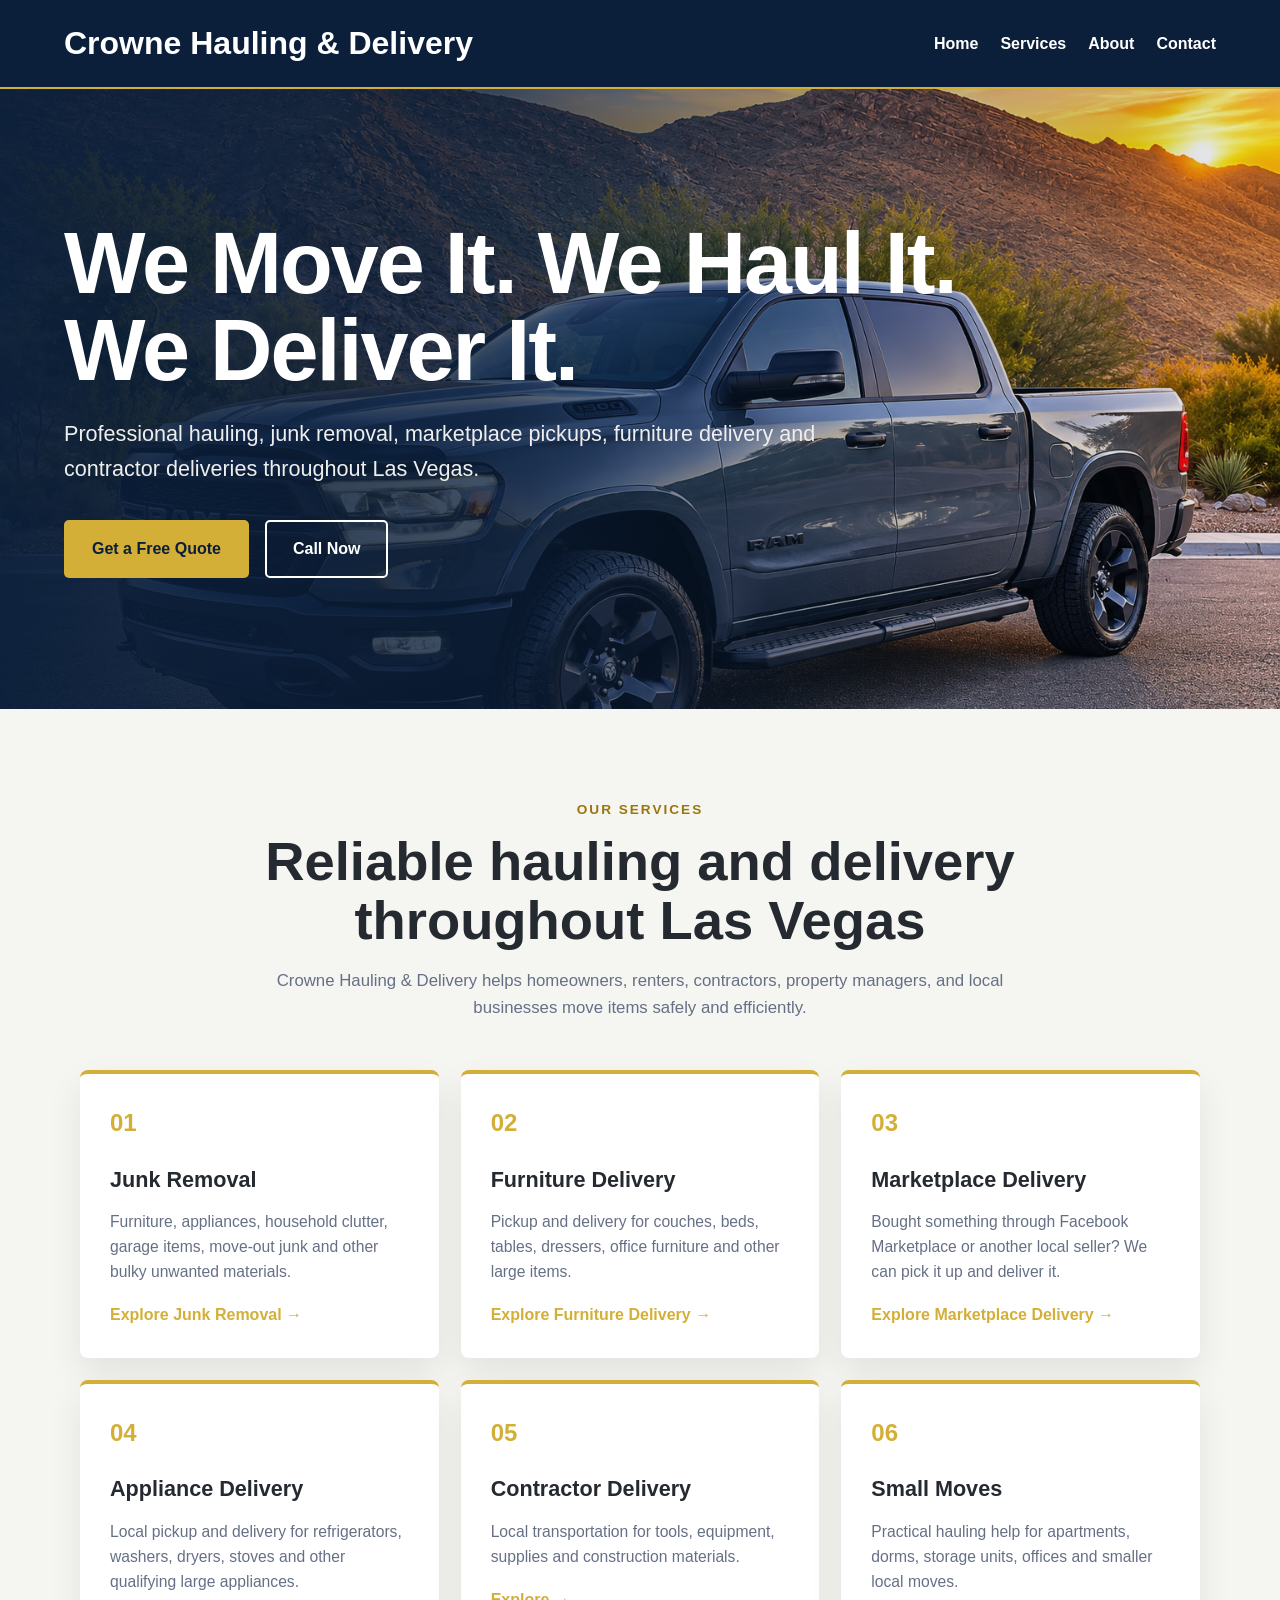
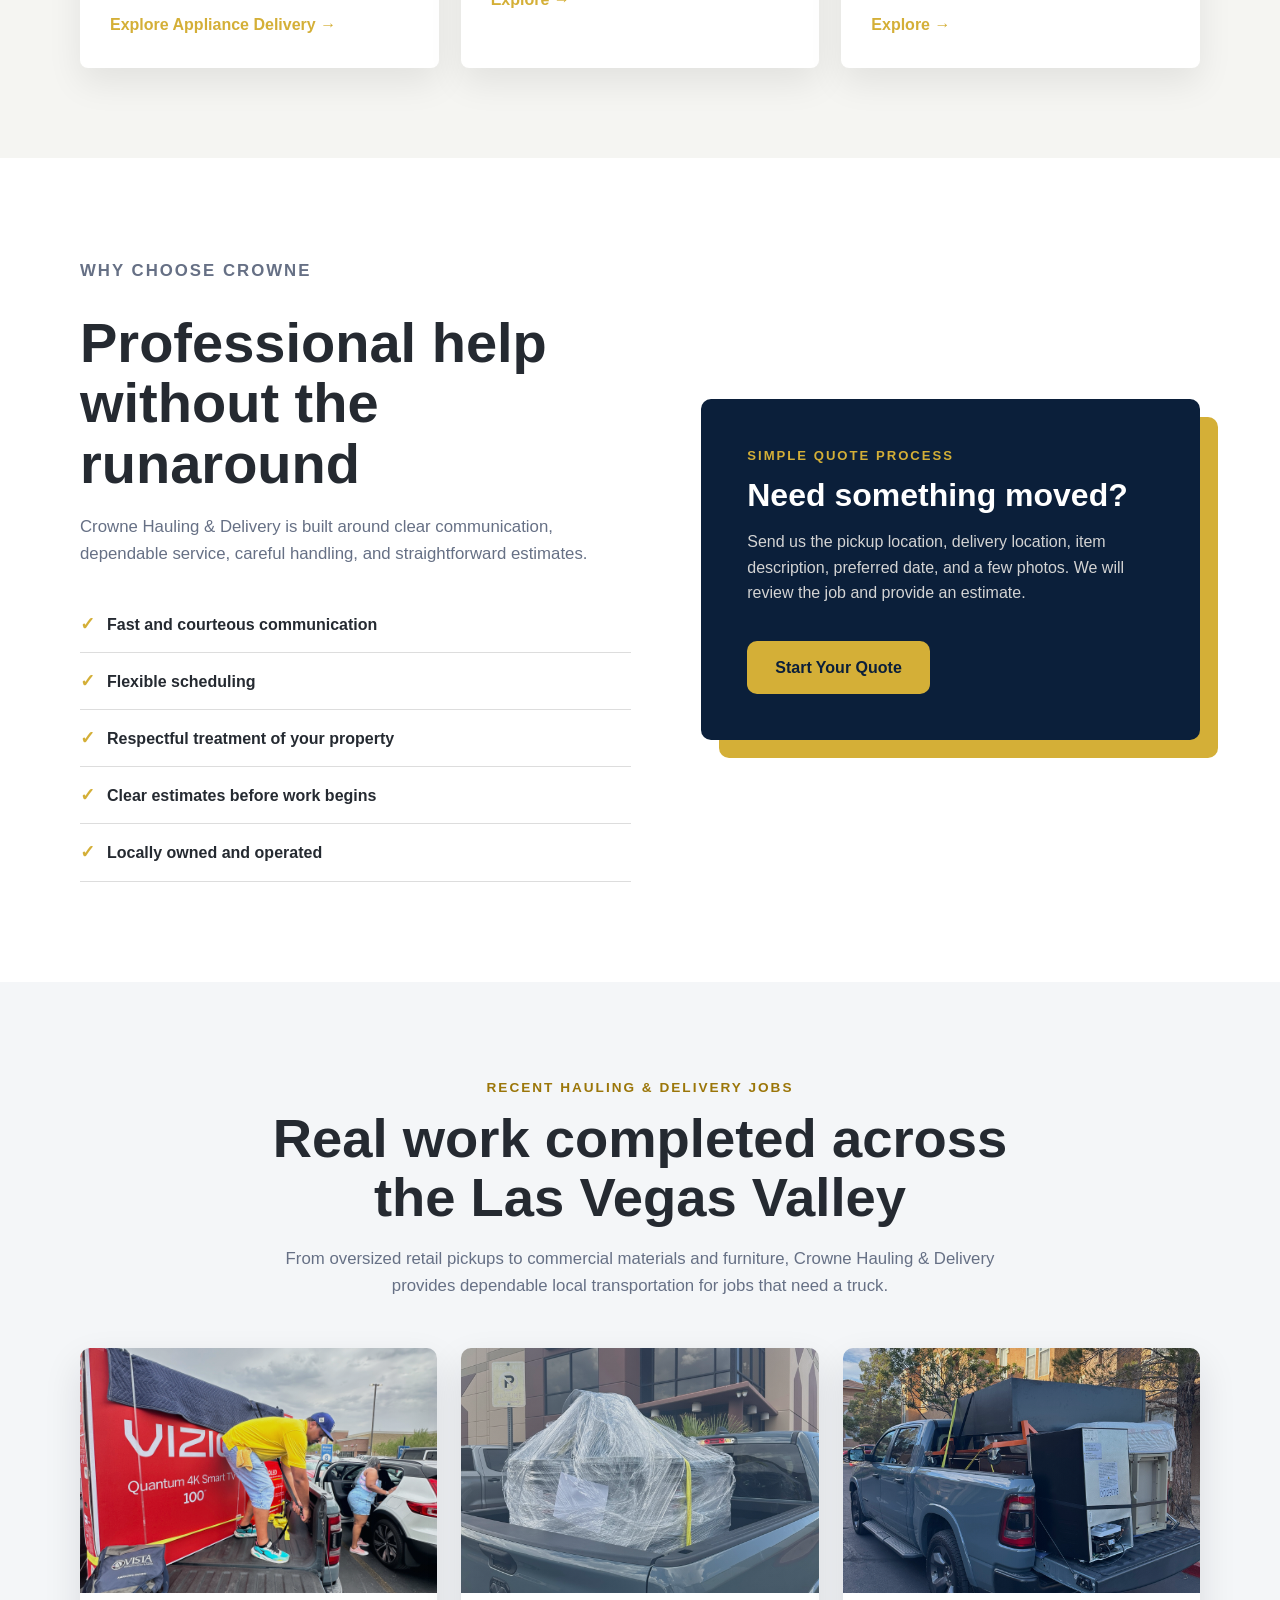
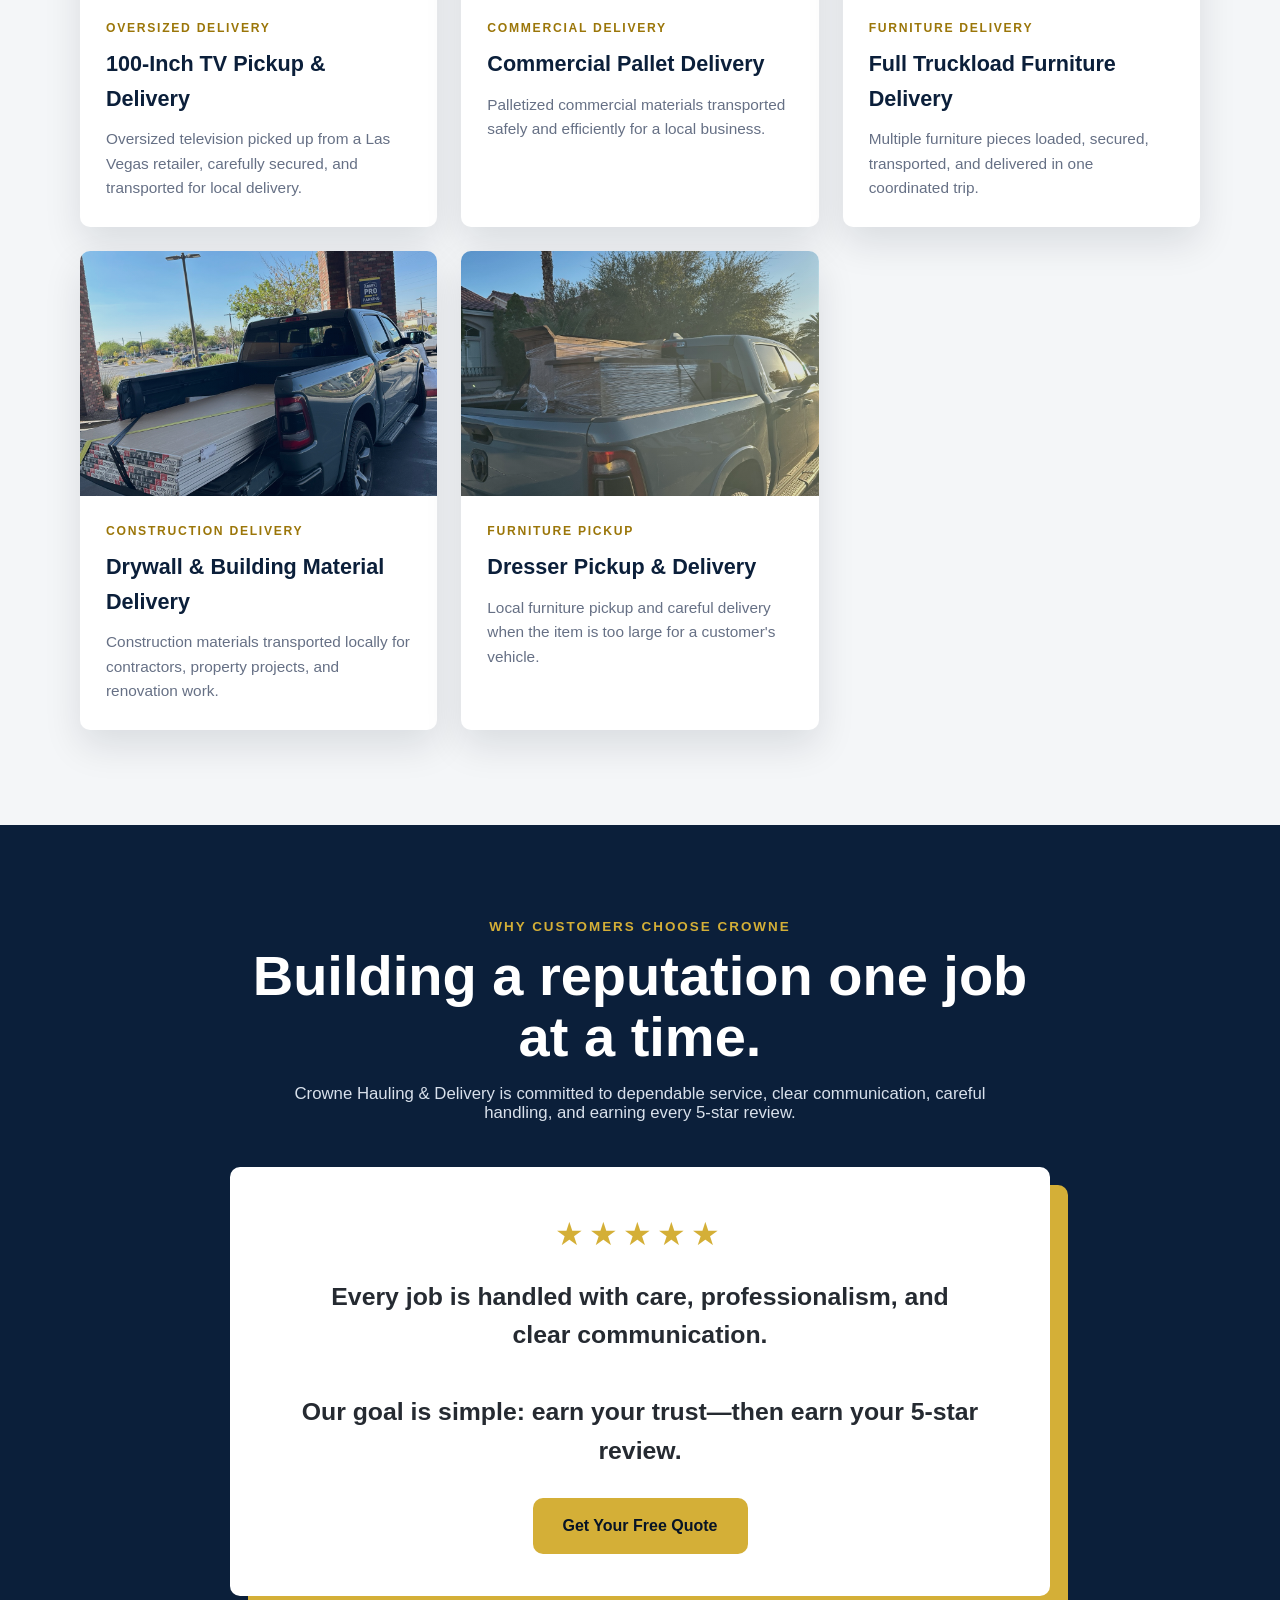
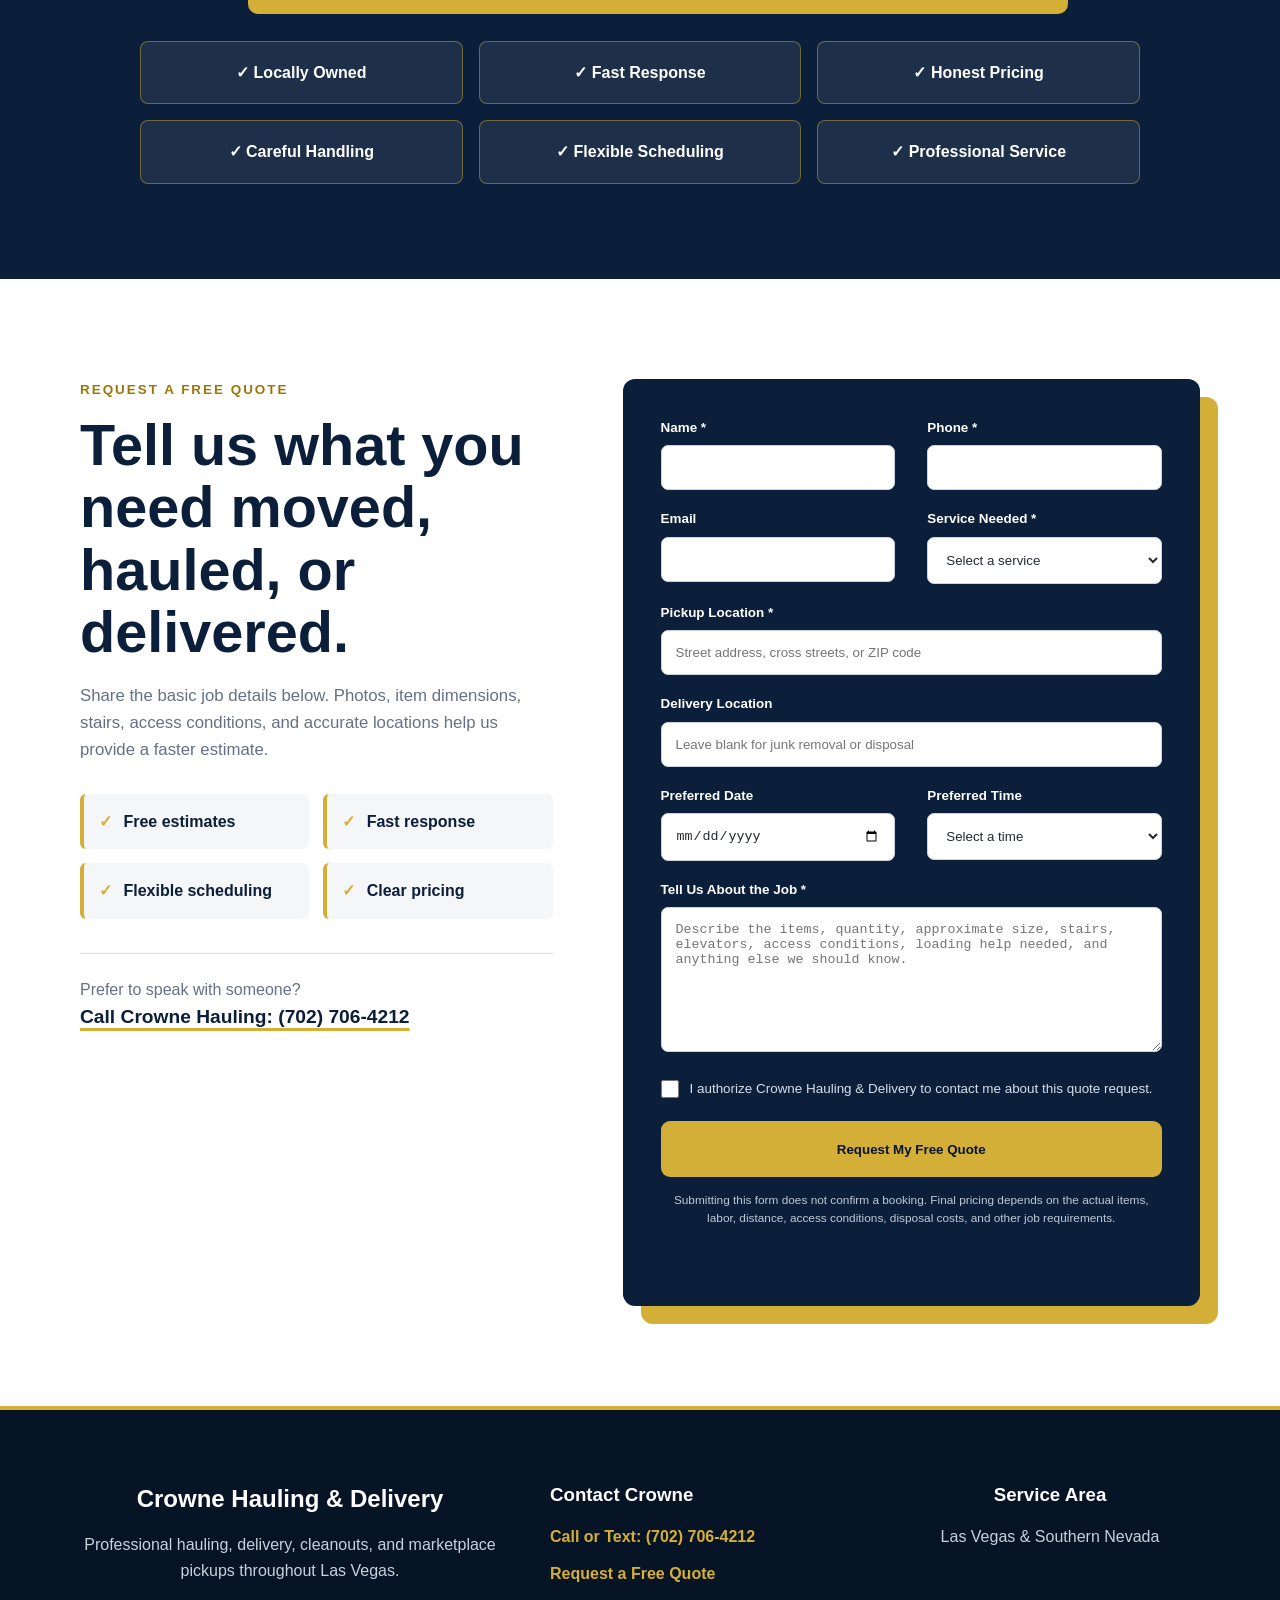
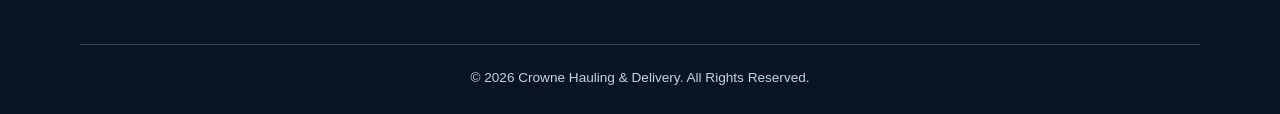
==== commit cb9d032b: "Add Explore links for Contractor Delivery and Small Moves" ====
--- a/index.html
+++ b/index.html
@@ -3,7 +3,8 @@
 <head>
     <meta charset="UTF-8">
     <meta name="viewport" content="width=device-width, initial-scale=1.0">
-    <title>Crowne Hauling & Delivery | Las Vegas</title>
+    <title>Hauling, Delivery & Junk Removal in Las Vegas | Crowne Hauling</title>
+    <meta name="description" content="Crowne Hauling & Delivery provides local furniture delivery, appliance delivery, Facebook Marketplace delivery, junk removal, hauling and same-day pickup and delivery throughout Las Vegas and Henderson.">
 
     <link rel="stylesheet" href="css/style.css">
 </head>
@@ -11,8 +12,7 @@
 <body id="home">
 
 <header>
-    <h1>Crowne Hauling & Delivery</h1>
-
+    <div class="site-name">Crowne Hauling & Delivery</div>
  <nav>
     <a href="#home">Home</a>
     <a href="#services">Services</a>
@@ -24,9 +24,9 @@
 
 <section class="hero">
 
-    <h2>
+    <h1>
         We Move It. We Haul It. We Deliver It.
-    </h2>
+    </h1>
 
     <p>
         Professional hauling, junk removal, marketplace pickups,
@@ -116,6 +116,8 @@
                     Local transportation for tools, equipment, supplies
                     and construction materials.
                 </p>
+
+                <a href="contractor-delivery-las-vegas.html" class="service-link">Explore →</a>
             </article>
 
             <article class="service-card">
@@ -125,6 +127,8 @@
                     Practical hauling help for apartments, dorms, storage units,
                     offices and smaller local moves.
                 </p>
+
+               <a href="small-moves-las-vegas.html" class="service-link">Explore →</a> 
             </article>
 
         </div>
--- a/css/style.css
+++ b/css/style.css
@@ -37,9 +37,10 @@
     border-bottom: 2px solid var(--gold);
 }
 
-header h1 {
+.site-name {
     color: var(--white);
     font-size: clamp(1.25rem, 3vw, 2rem);
+    font-weight: 700;
 }
 
 nav {
@@ -76,7 +77,7 @@
         url("../images/Hero-truck.png") 58% center / cover no-repeat;
 }
 
-.hero h2 {
+.hero h1 {
     max-width: 900px;
     margin-bottom: 24px;
     font-size: clamp(2.6rem, 7vw, 5.4rem);
@@ -1217,6 +1218,13 @@
         url("../images/loading-fridge-solo.jpeg");
 }
 
+/* Contractor Delivery Page Hero */
+.contractor-hero {
+    background-image:
+        linear-gradient(rgba(11, 31, 58, 0.78), rgba(11, 31, 58, 0.78)),
+        url("../images/commercial-pallet.jpeg");
+}
+
 /* Junk Removal Page Hero */
 .junk-hero {
     background-image:
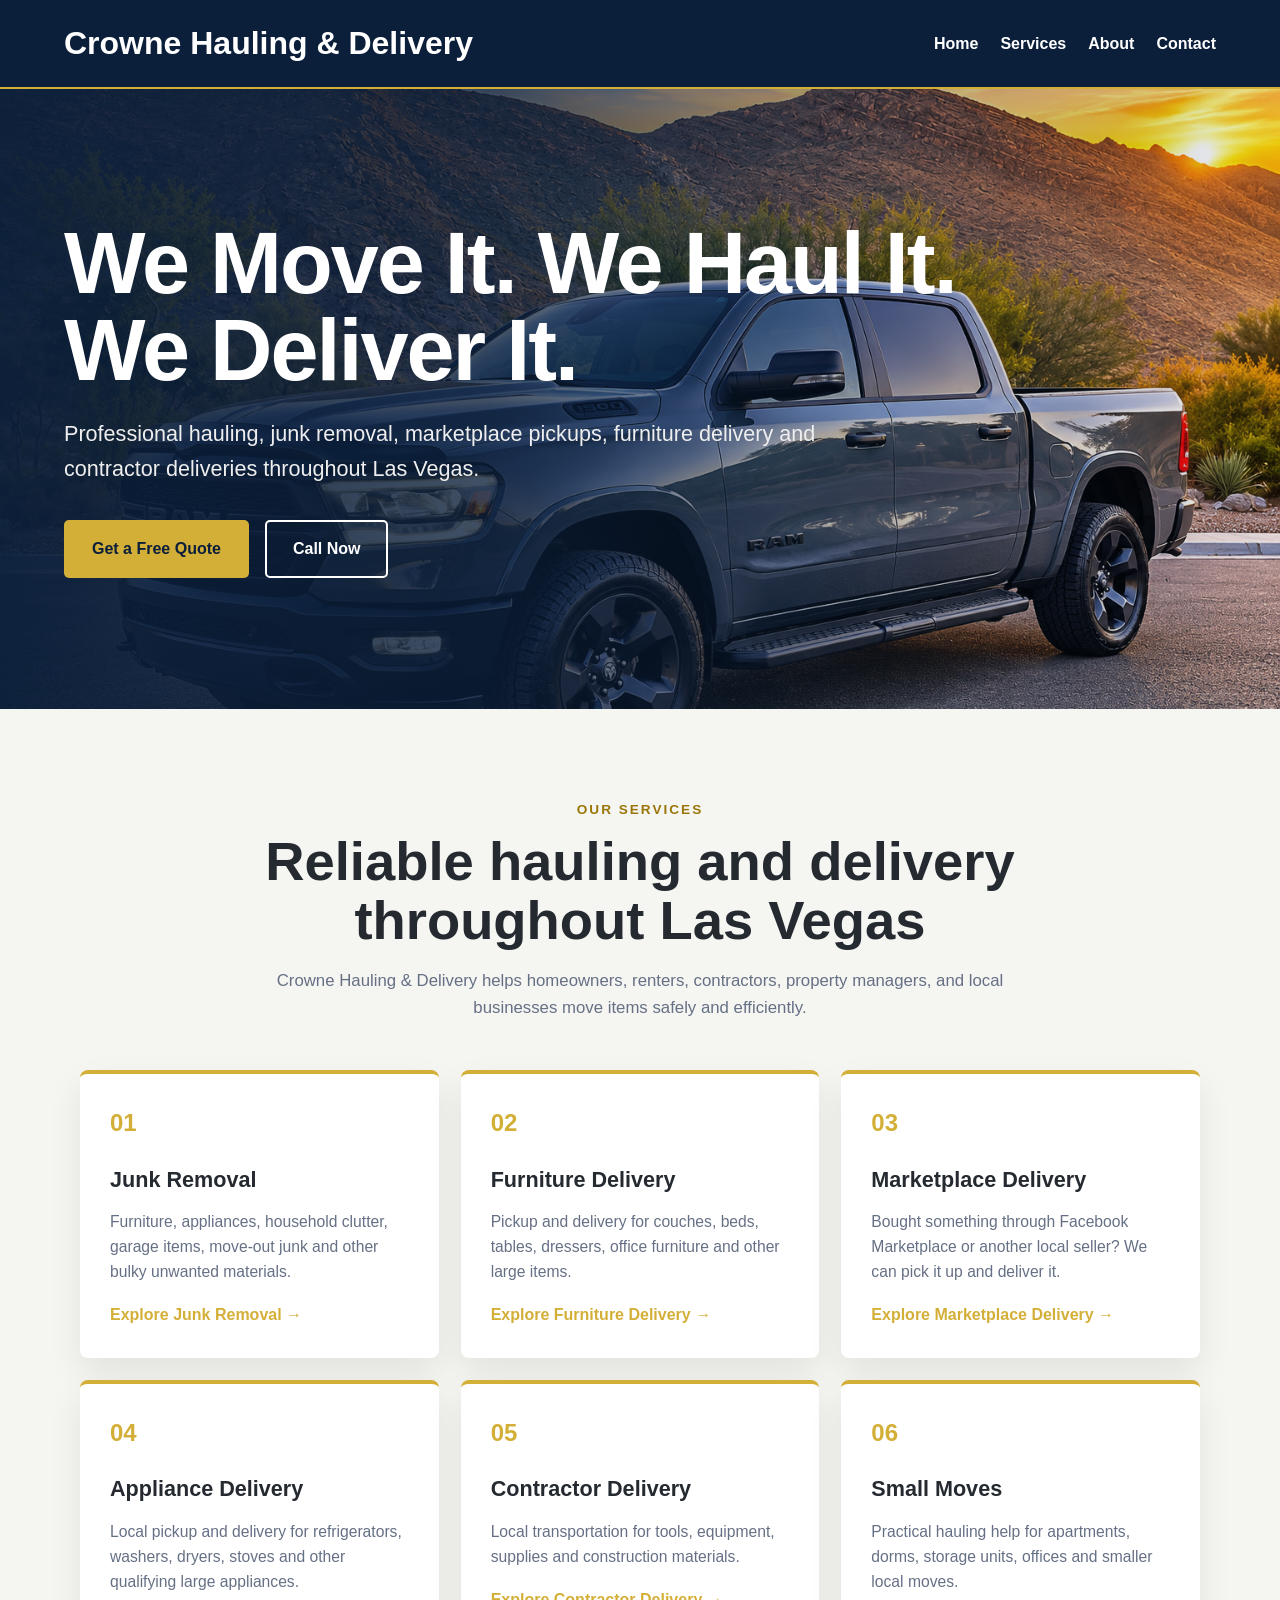
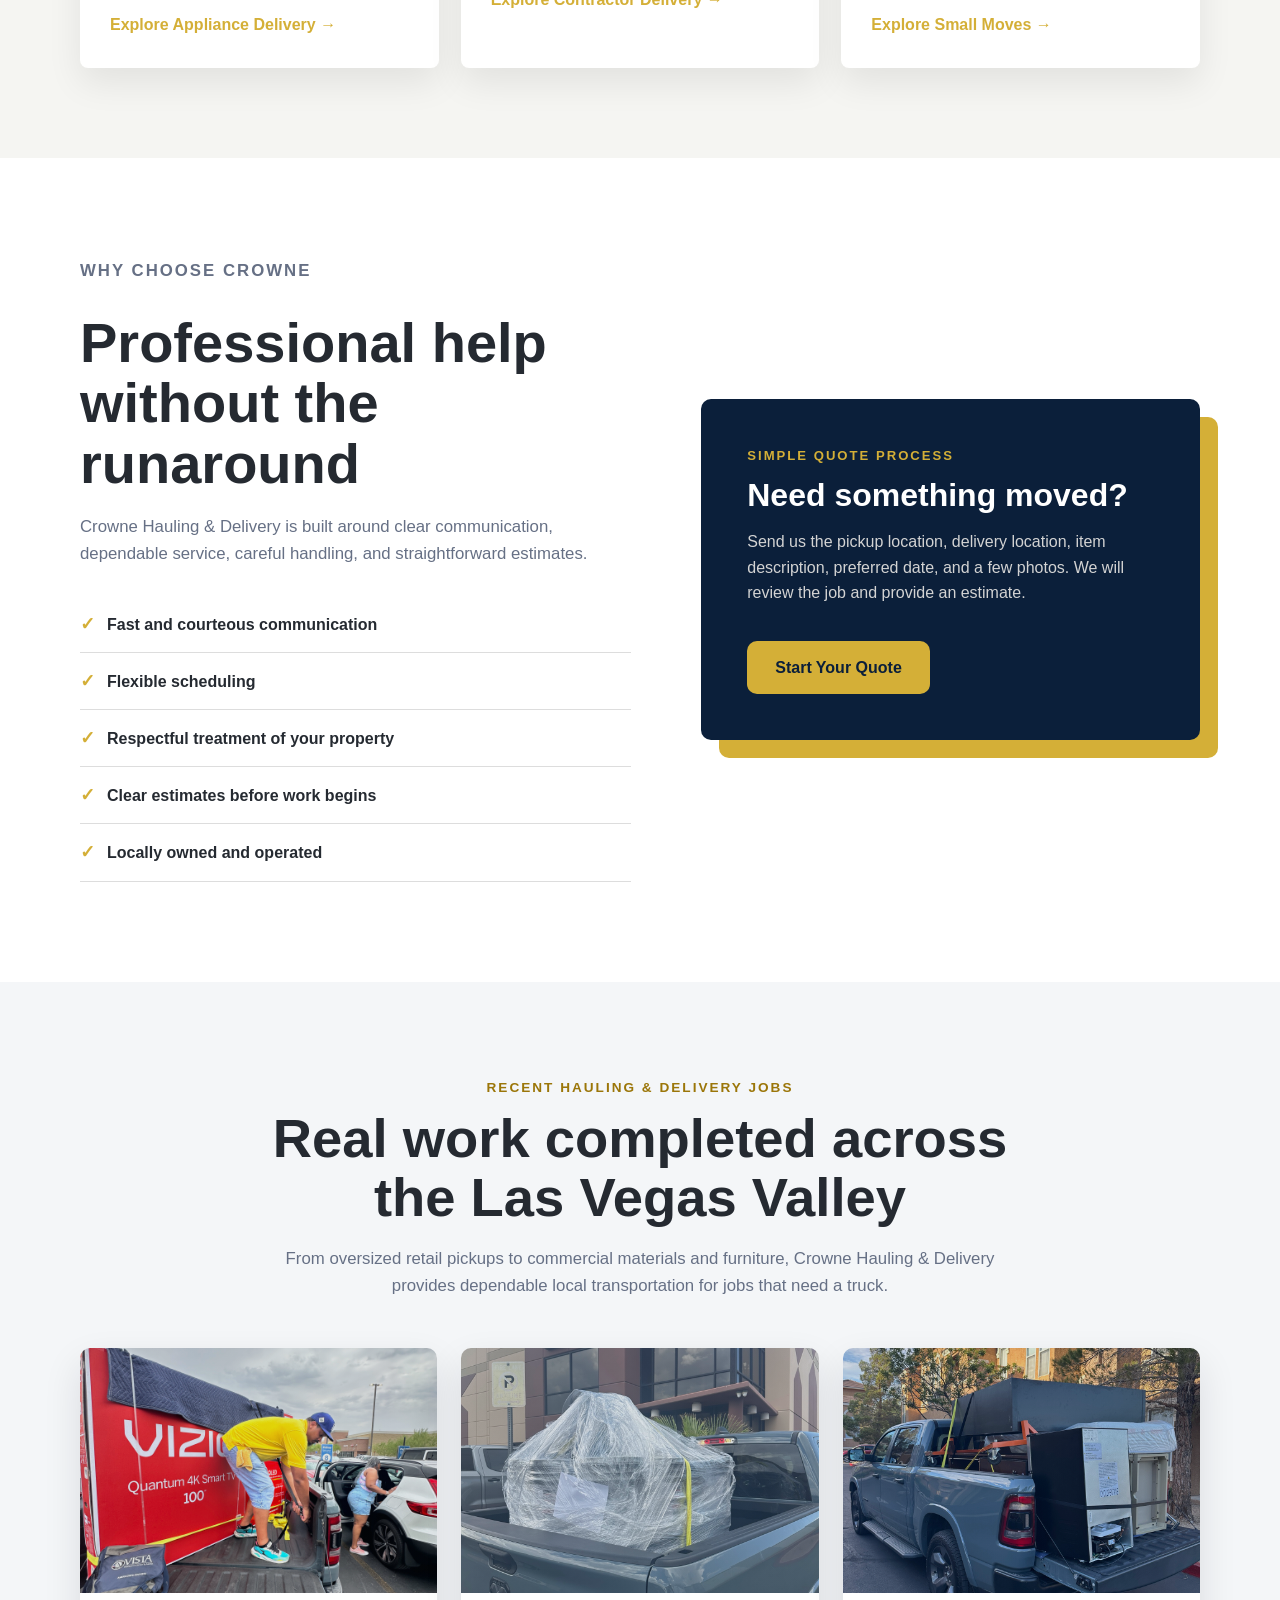
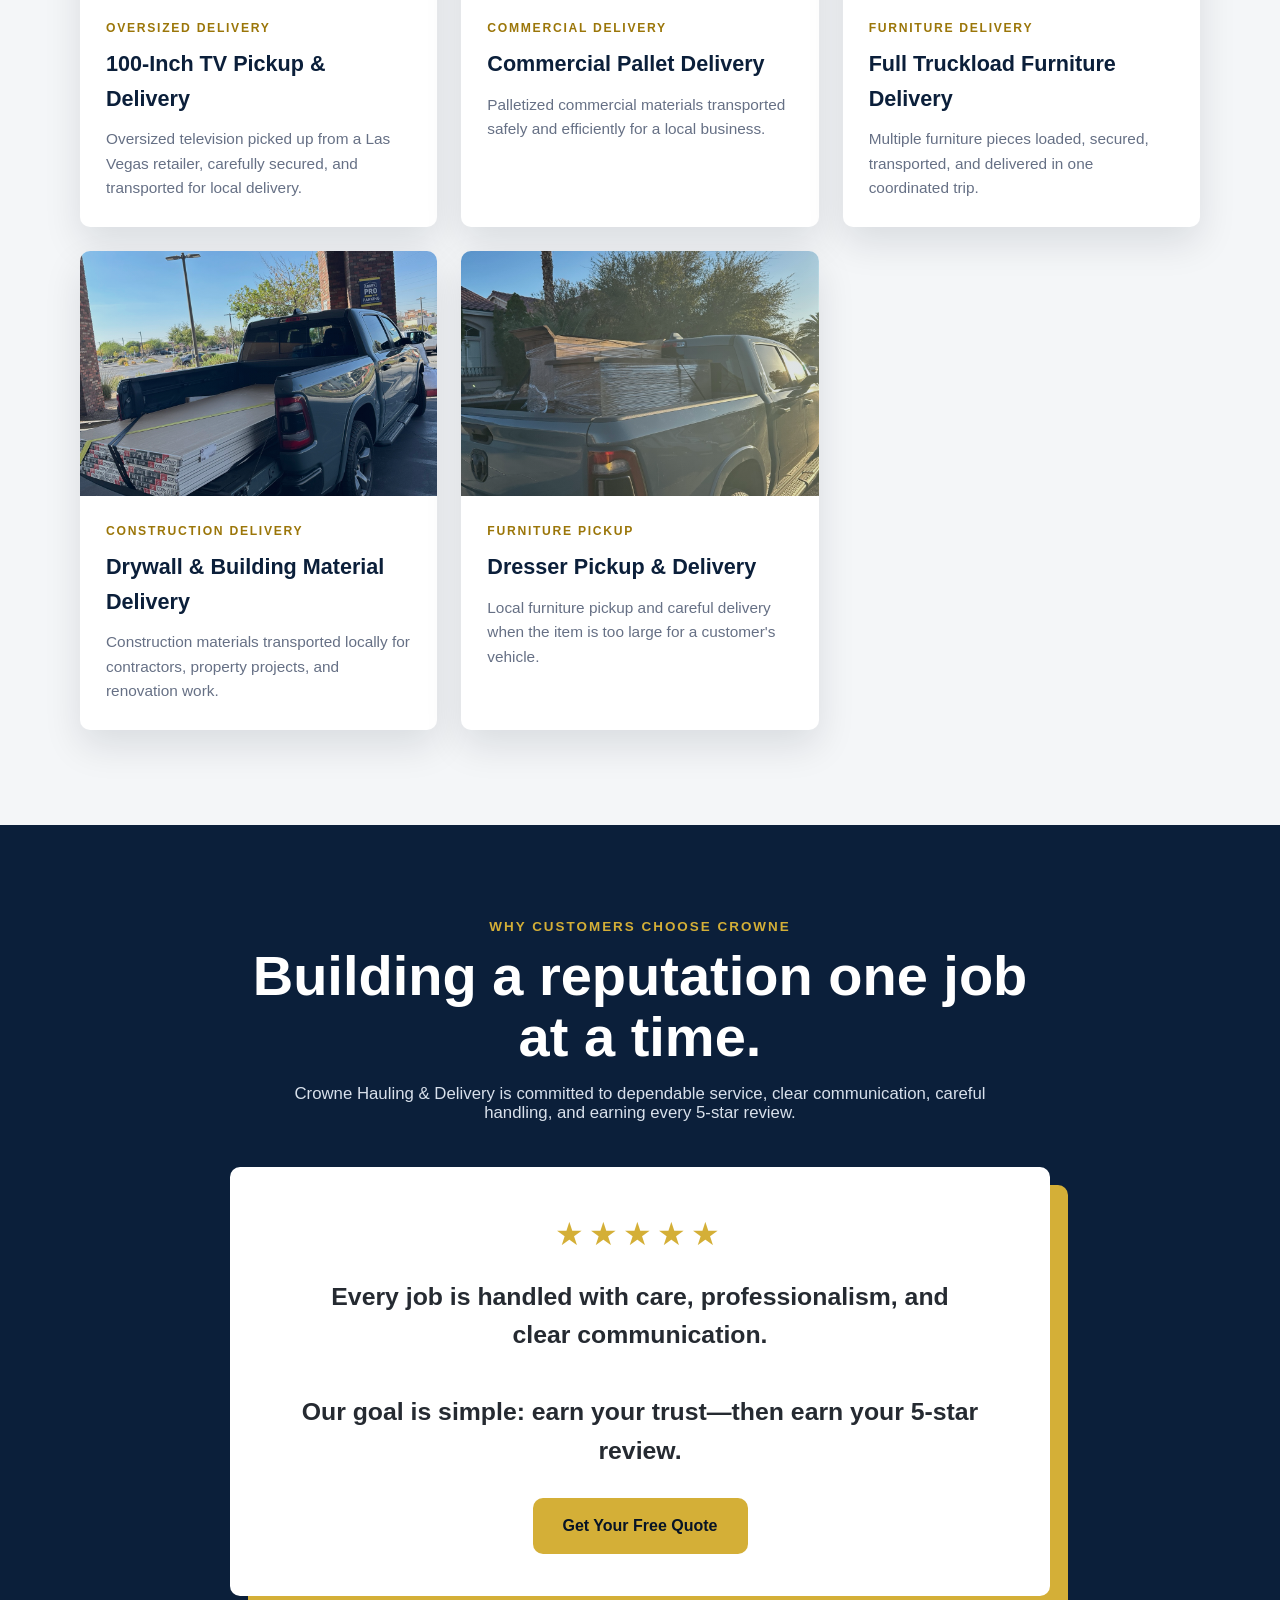
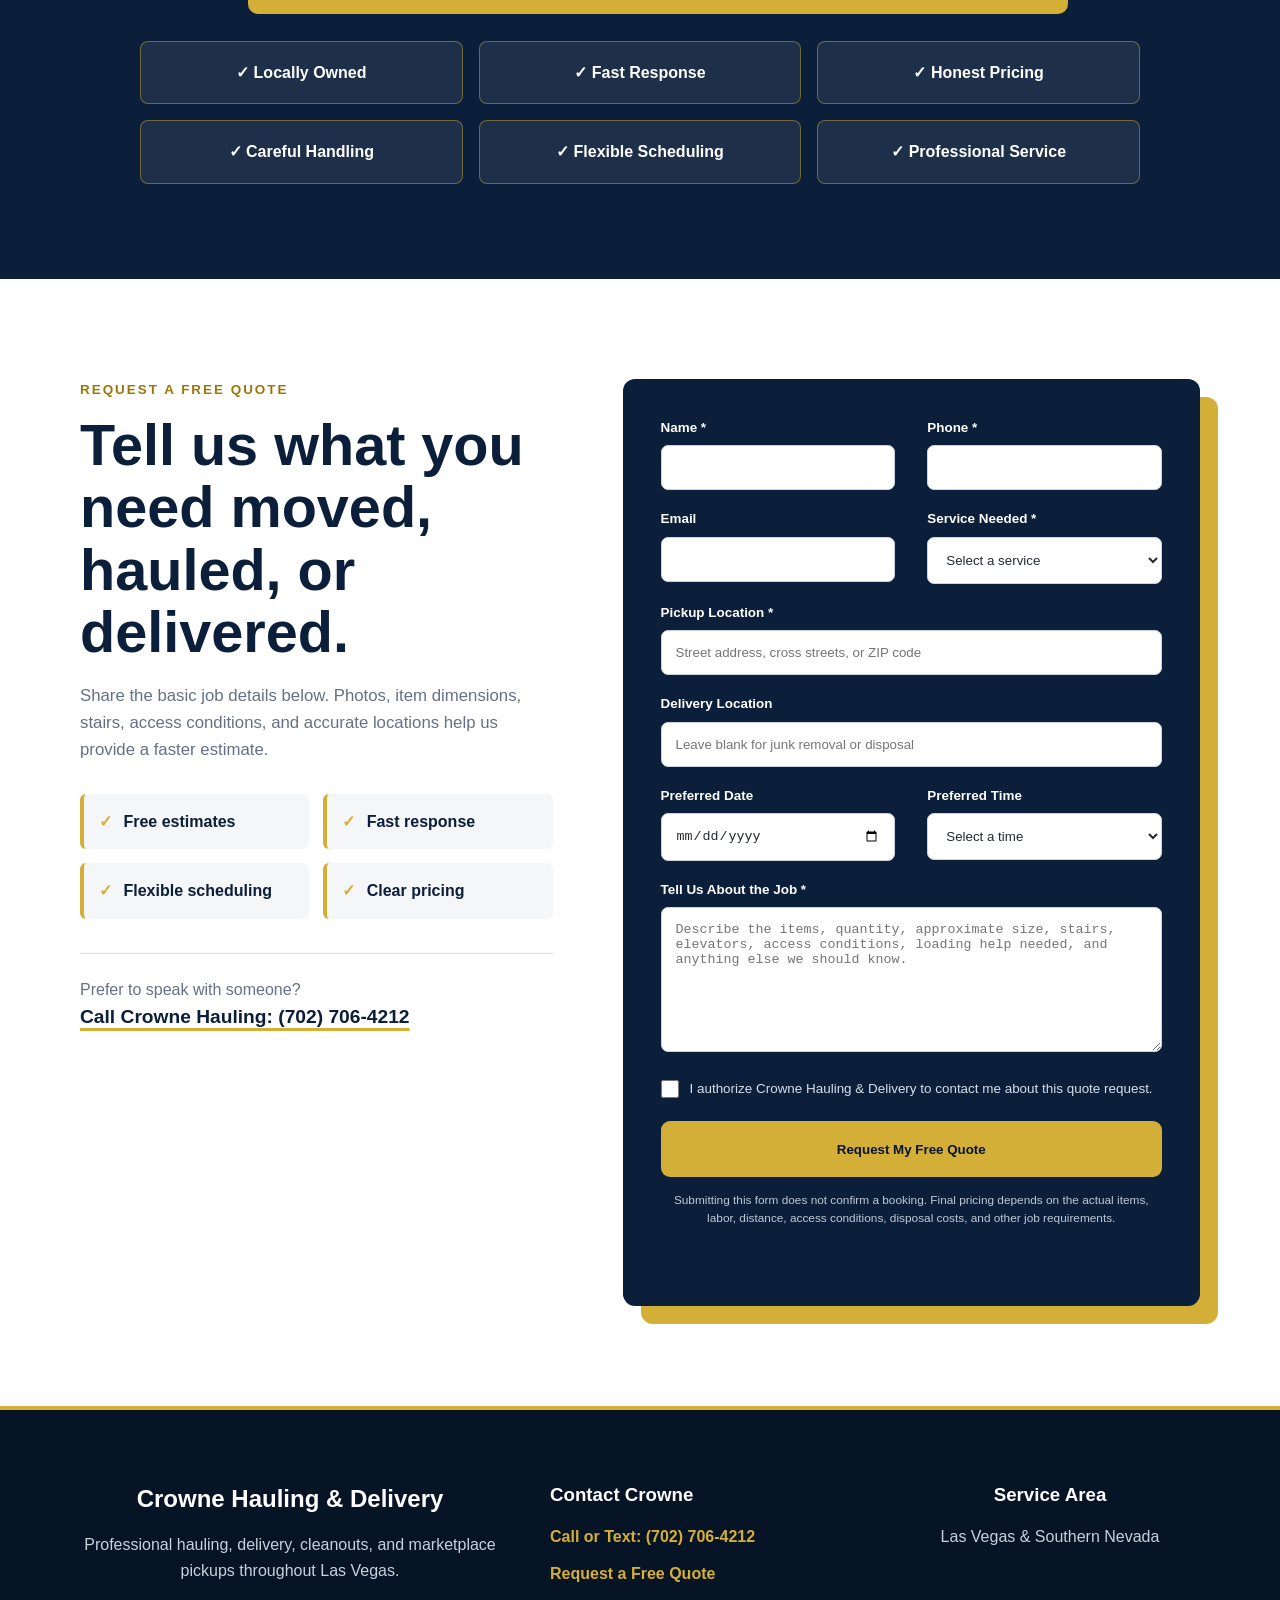
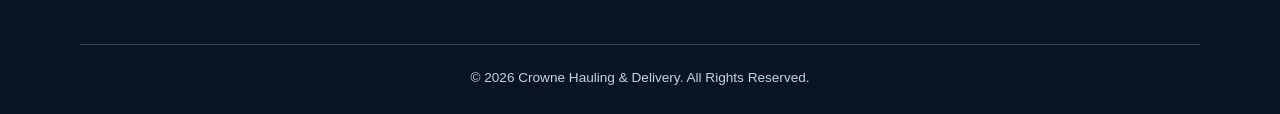
==== commit 93463762: "Label Contractor Delivery and Small Moves links" ====
--- a/index.html
+++ b/index.html
@@ -117,7 +117,7 @@
                     and construction materials.
                 </p>
 
-                <a href="contractor-delivery-las-vegas.html" class="service-link">Explore →</a>
+                <a href="contractor-delivery-las-vegas.html" class="service-link">Explore Contractor Delivery →</a>
             </article>
 
             <article class="service-card">
@@ -128,7 +128,7 @@
                     offices and smaller local moves.
                 </p>
 
-               <a href="small-moves-las-vegas.html" class="service-link">Explore →</a> 
+               <a href="small-moves-las-vegas.html" class="service-link">Explore Small Moves →</a> 
             </article>
 
         </div>
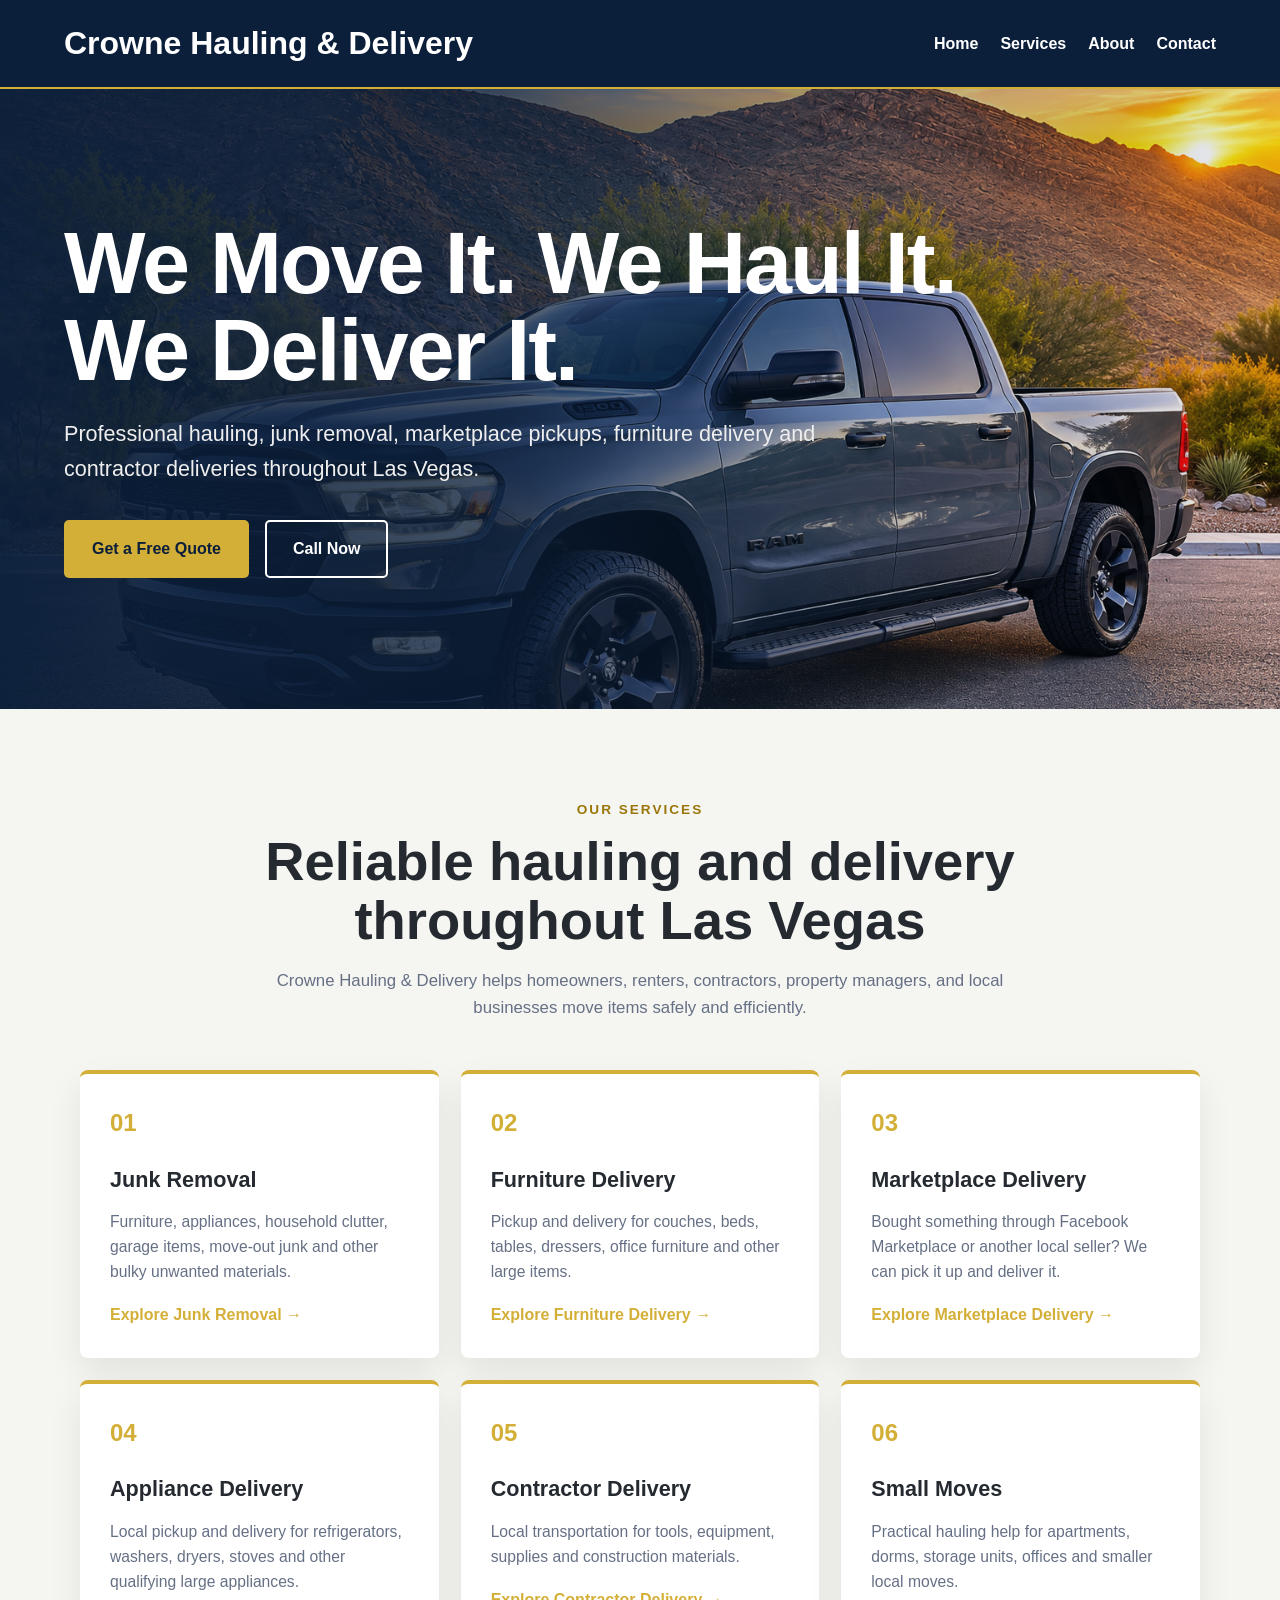
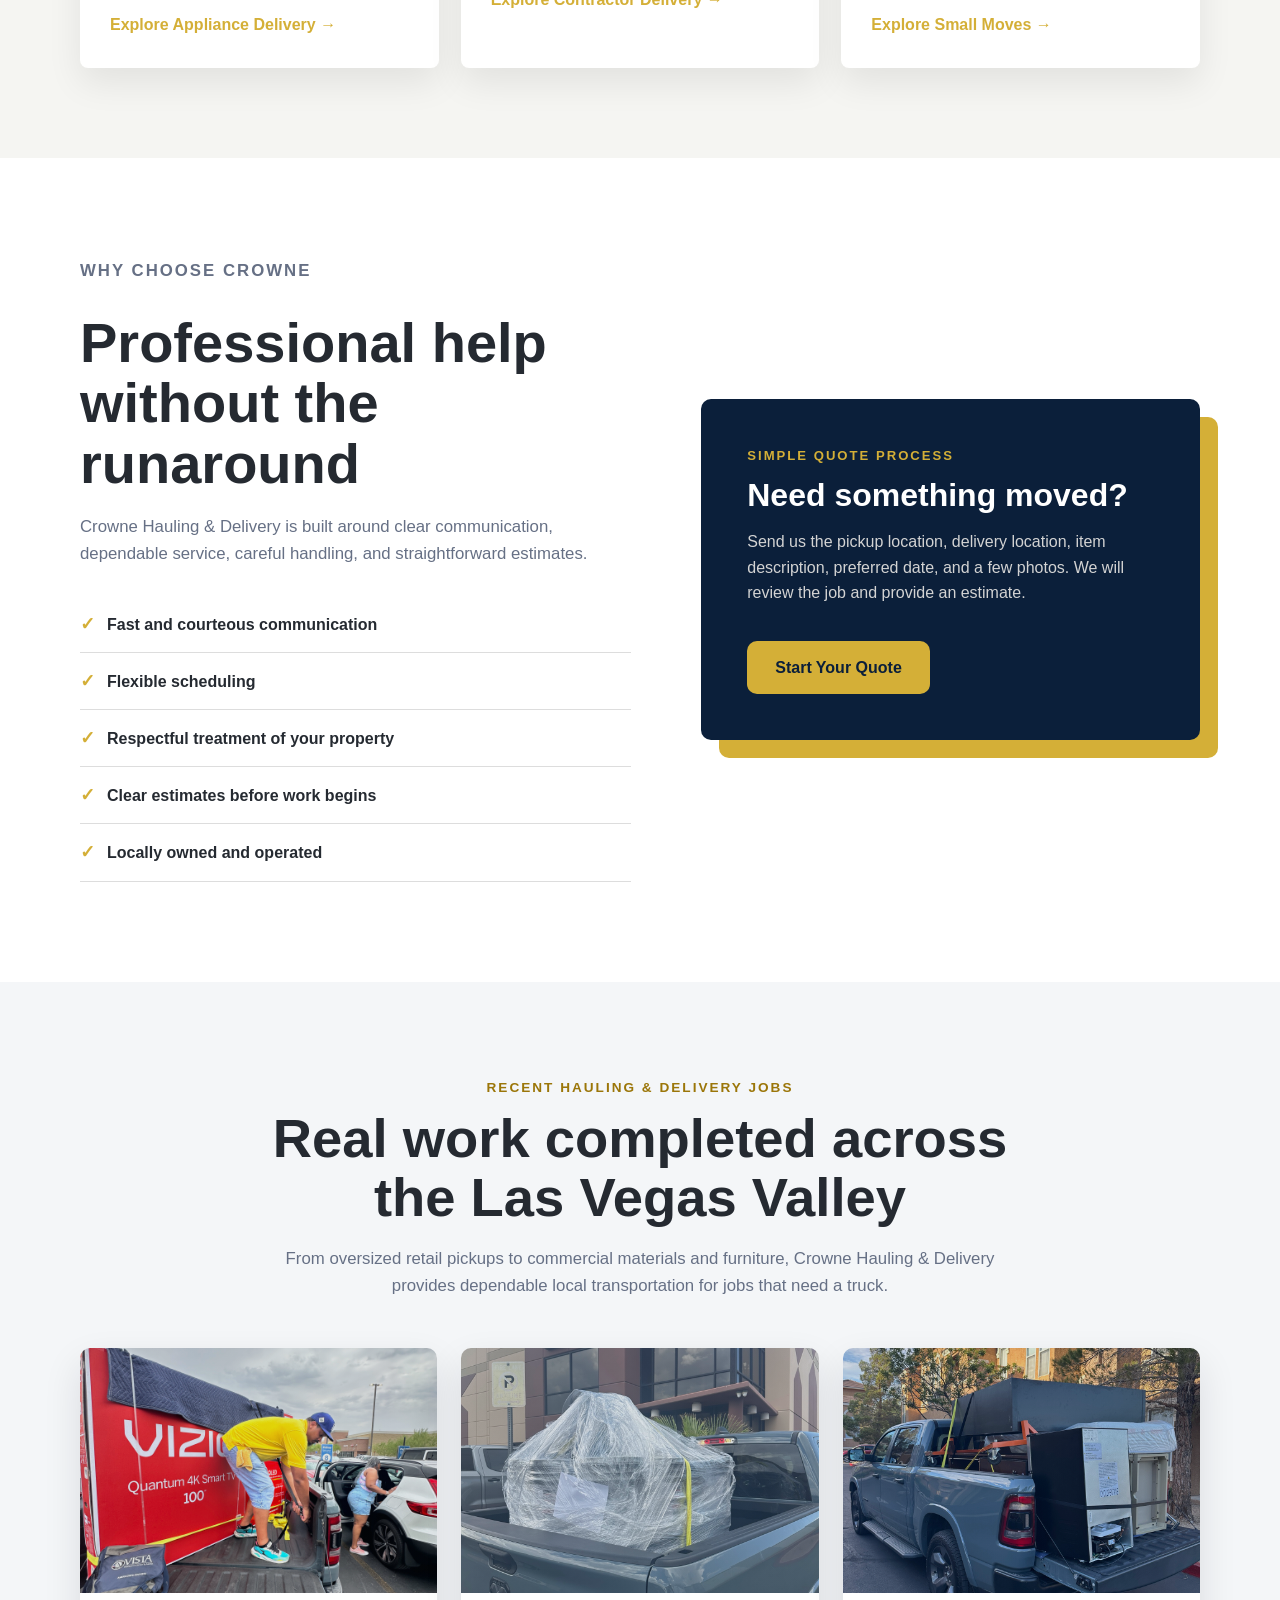
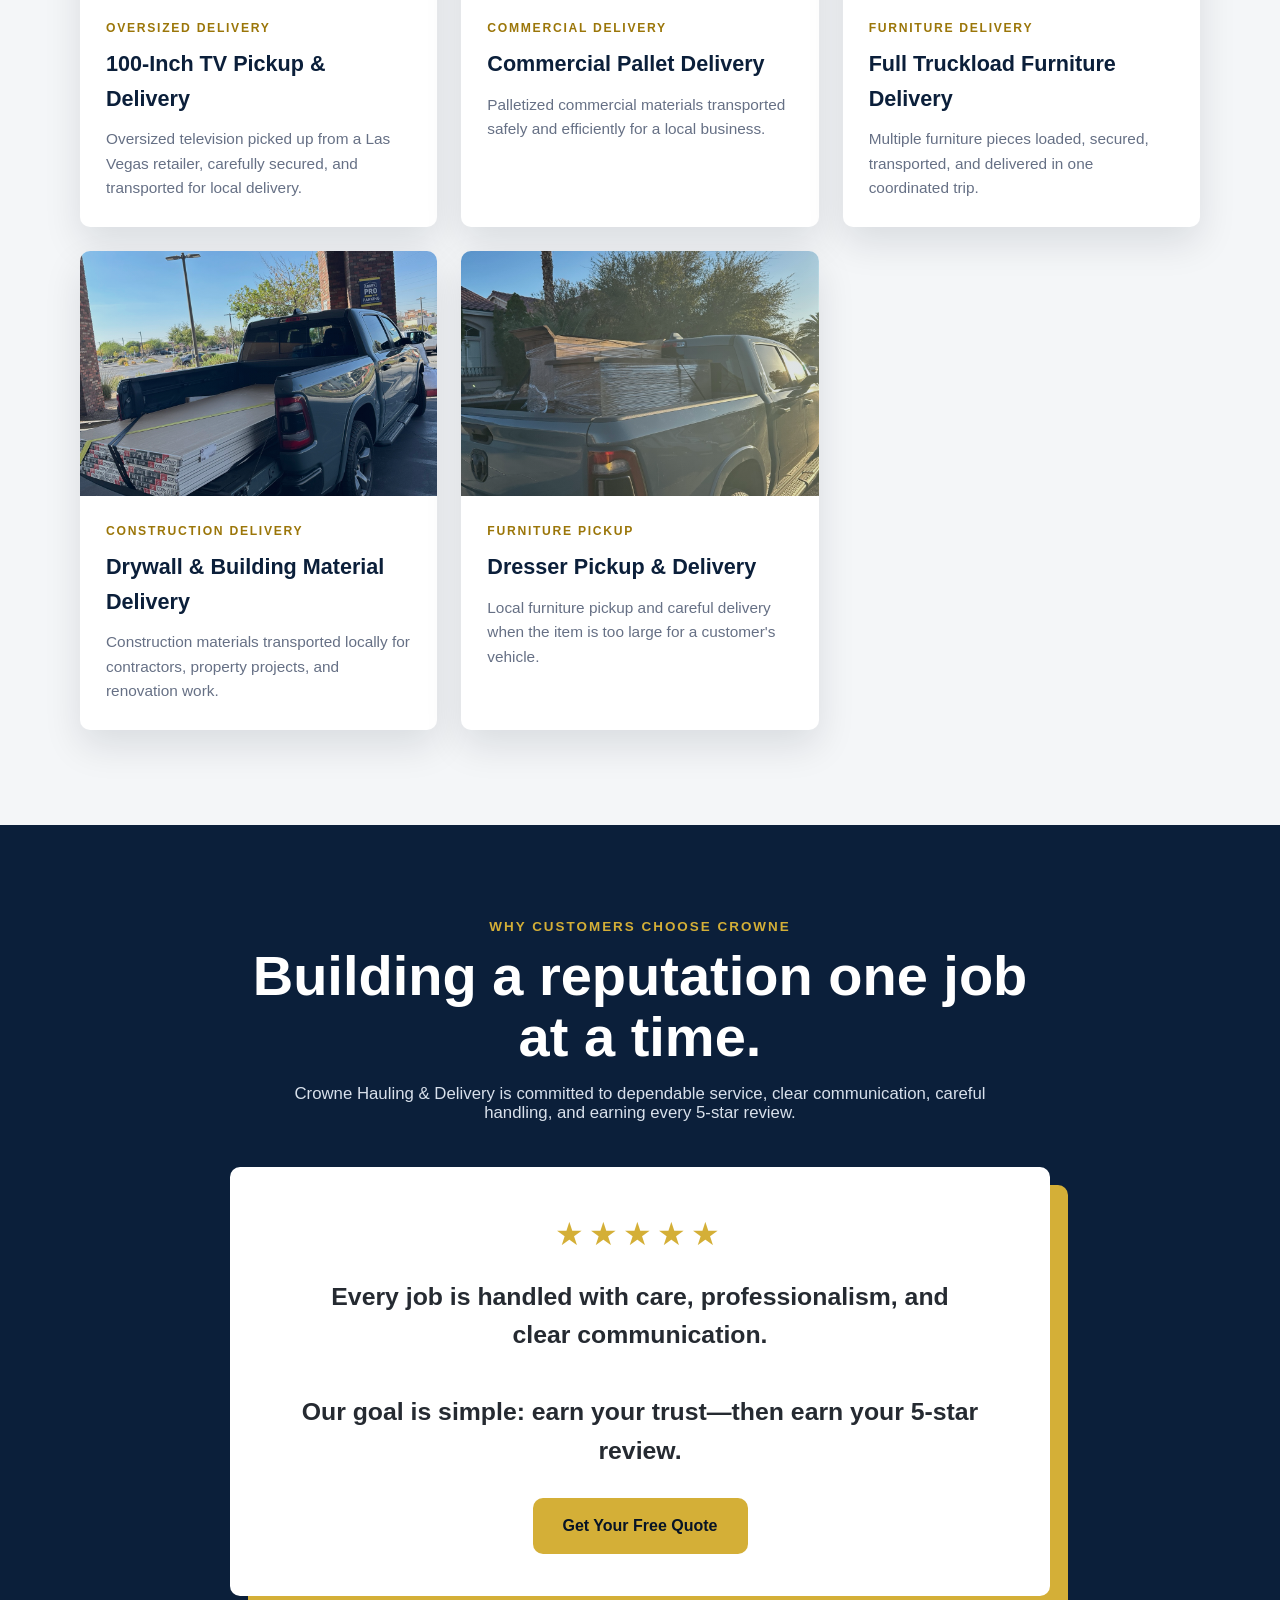
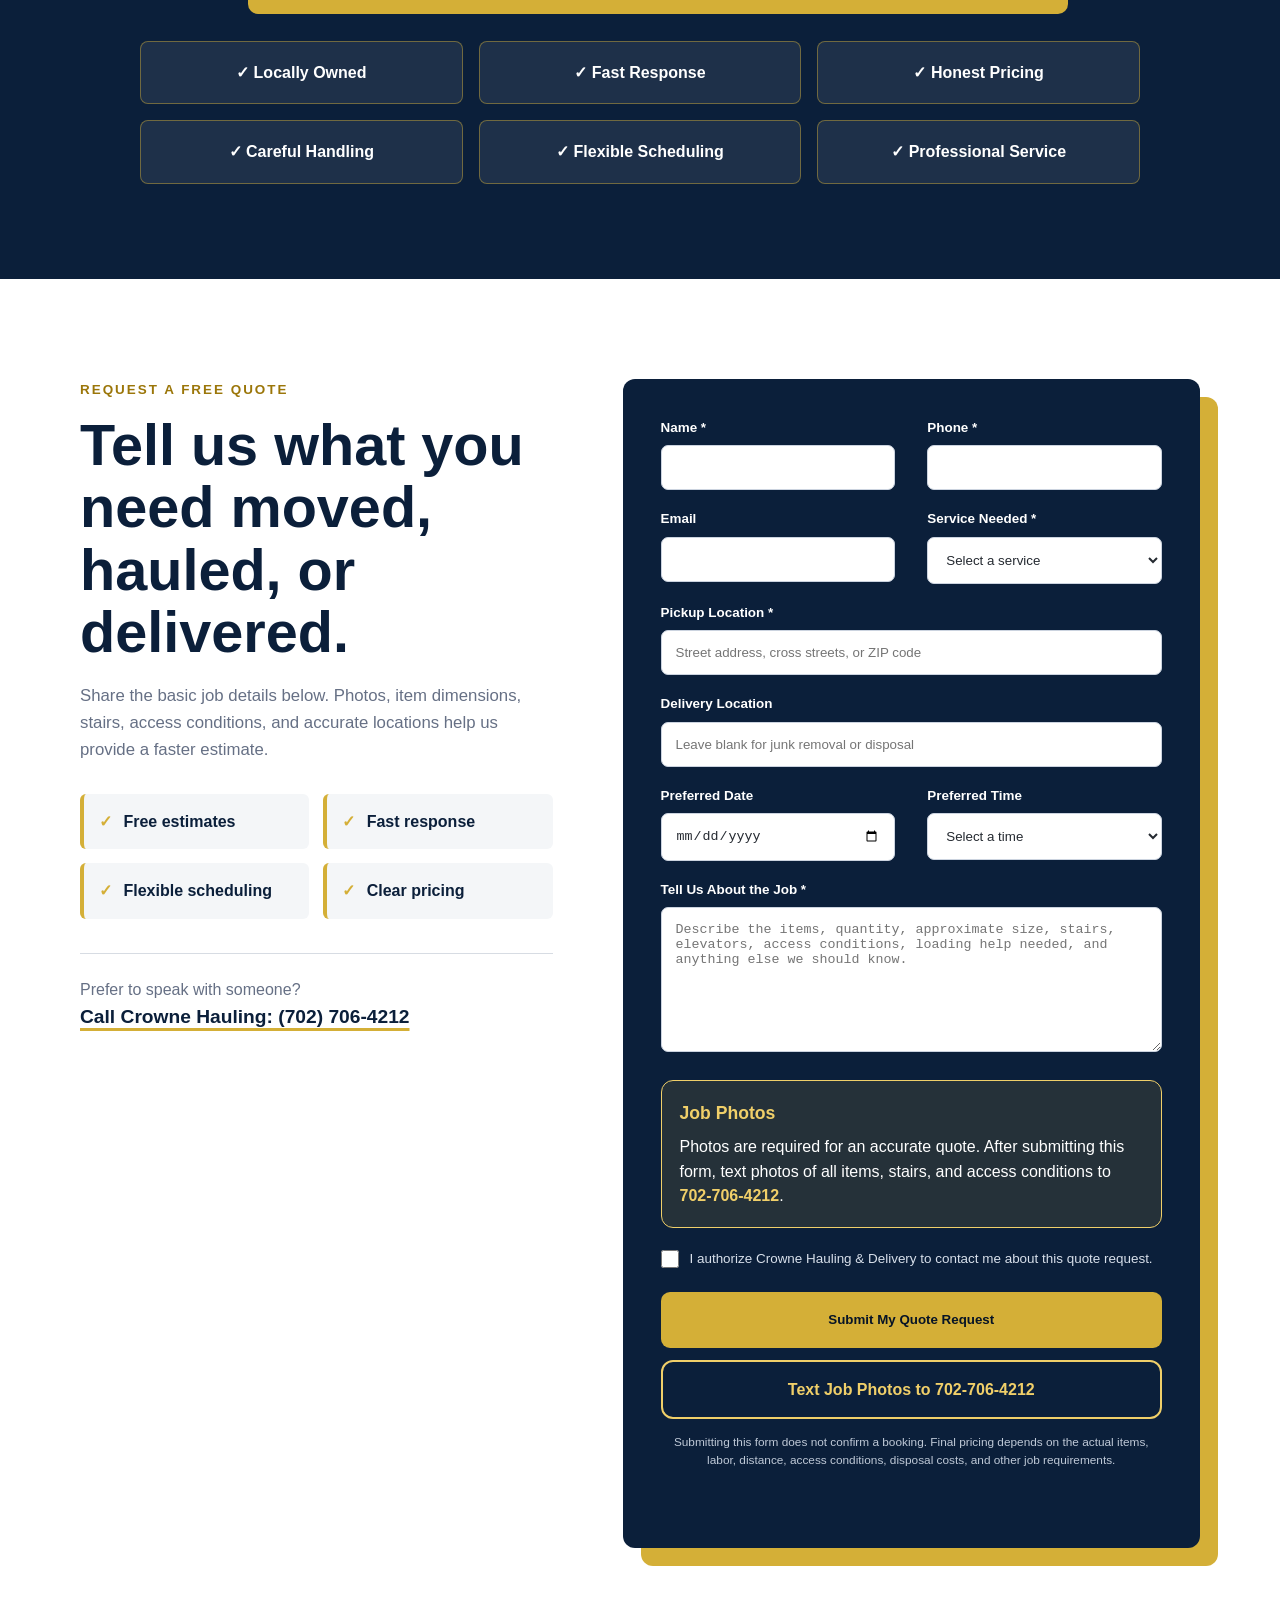
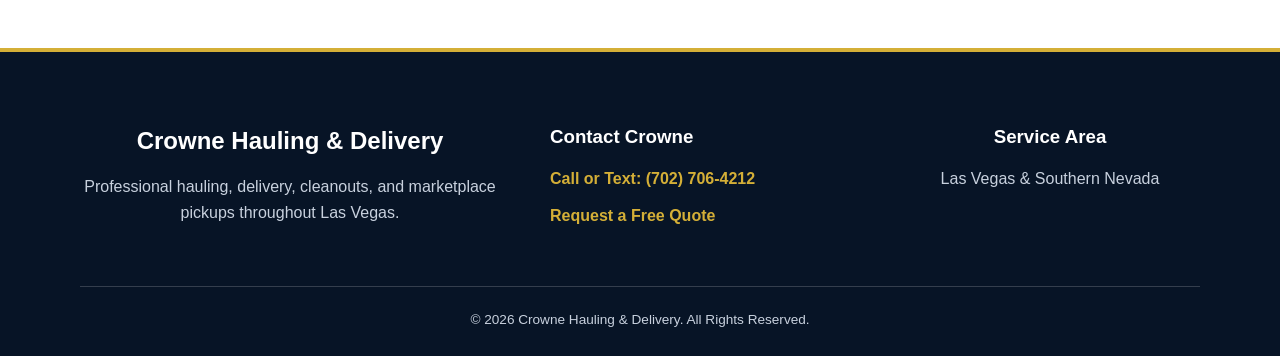
==== commit 6518454d: "Add photo quote instuctions and text button" ====
--- a/index.html
+++ b/index.html
@@ -494,7 +494,14 @@
                     required
                 ></textarea>
             </div>
-
+<div class="photo-quote-note">
+  <h3>Job Photos</h3>
+  <p>
+    Photos are required for an accurate quote. After submitting this form,
+    text photos of all items, stairs, and access conditions to
+    <strong>702-706-4212</strong>.
+  </p>
+</div>
             <label class="consent-row">
                 <input
                     type="checkbox"
@@ -509,8 +516,11 @@
             </label>
 
             <button class="quote-submit" type="submit">
-                Request My Free Quote
+                Submit My Quote Request
             </button>
+            <a class="photo-text-link" href="sms:+17027064212">
+  Text Job Photos to 702-706-4212
+</a>
 
             <p class="form-disclaimer">
                 Submitting this form does not confirm a booking. Final pricing
--- a/css/style.css
+++ b/css/style.css
@@ -357,7 +357,7 @@
 .project-one {
     background-image:
         linear-gradient(rgba(11, 31, 58, 0.12), rgba(11, 31, 58, 0.12)),
-        url("../images/tv-delivery.jpeg");  
+        url("../images/tv-delivery.jpeg");
 }
 
 .project-two {
@@ -369,23 +369,23 @@
 .project-three {
     background-image:
         linear-gradient(rgba(11, 31, 58, 0.12), rgba(11, 31, 58, 0.12)),
-        url("../images/furniture-truckload.jpeg");   
+        url("../images/furniture-truckload.jpeg");
 }
 
 .project-four {
     background-image:
         linear-gradient(rgba(11, 31, 58, 0.12), rgba(11, 31, 58, 0.12)),
-     url("../images/drywall loaded 2.jpeg");       
+     url("../images/drywall loaded 2.jpeg");
 }
 
 .project-five {
     background-image:
         linear-gradient(rgba(11, 31, 58, 0.12), rgba(11, 31, 58, 0.12)),
-    url("../images/dresser-delivery.jpeg");    
-}
-
-
-     
+    url("../images/dresser-delivery.jpeg");
+}
+
+
+
 .project-content {
     padding: 26px;
 }
@@ -1225,6 +1225,13 @@
         url("../images/commercial-pallet.jpeg");
 }
 
+/* Small Moves Page Hero */
+.small-moves-hero {
+    background-image:
+        linear-gradient(rgba(11, 31, 58, 0.78), rgba(11, 31, 58, 0.78)),
+        url("../images/dresser-delivery.jpeg");
+}
+
 /* Junk Removal Page Hero */
 .junk-hero {
     background-image:
@@ -1244,4 +1251,51 @@
 .service-link:hover {
     transform: translateX(4px);
     opacity: 0.85;
+}
+/* Photo quote instructions and text-message button */
+.photo-quote-note {
+  margin: 20px 0;
+  padding: 18px;
+  background: rgba(218, 178, 51, 0.12);
+  border: 1px solid var(--light-gold);
+  border-radius: 12px;
+  color: #ffffff;
+}
+
+.photo-quote-note h3 {
+  margin: 0 0 8px;
+  color: var(--light-gold);
+  font-size: 1.1rem;
+}
+
+.photo-quote-note p {
+  margin: 0;
+  line-height: 1.55;
+}
+
+.photo-quote-note strong {
+  color: var(--light-gold);
+  white-space: nowrap;
+}
+
+.photo-text-link {
+  display: block;
+  width: 100%;
+  margin-top: 12px;
+  padding: 15px 20px;
+  border: 2px solid var(--light-gold);
+  border-radius: 12px;
+  color: var(--light-gold);
+  background: transparent;
+  text-align: center;
+  text-decoration: none;
+  font-weight: 800;
+  transition: background 0.2s ease, color 0.2s ease, transform 0.2s ease;
+}
+
+.photo-text-link:hover,
+.photo-text-link:focus {
+  background: var(--light-gold);
+  color: #081d36;
+  transform: translateY(-2px);
 }
